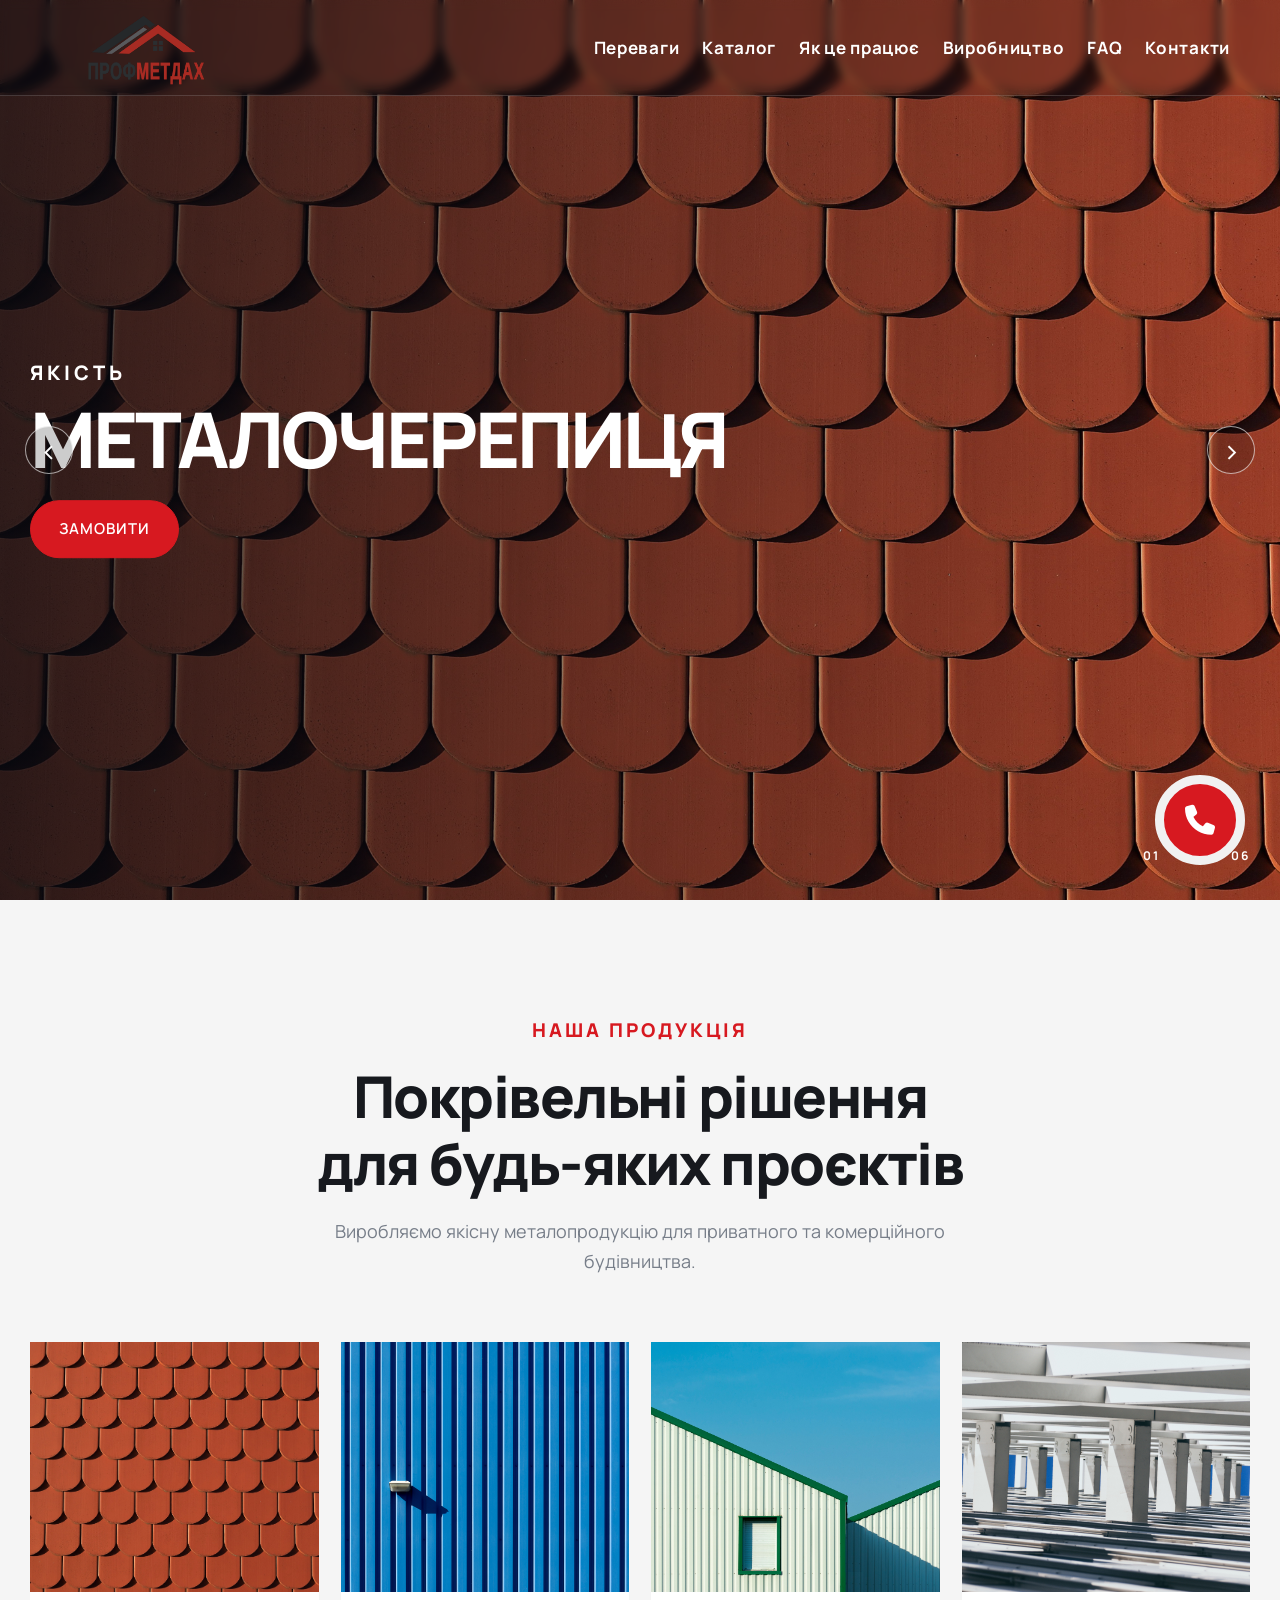
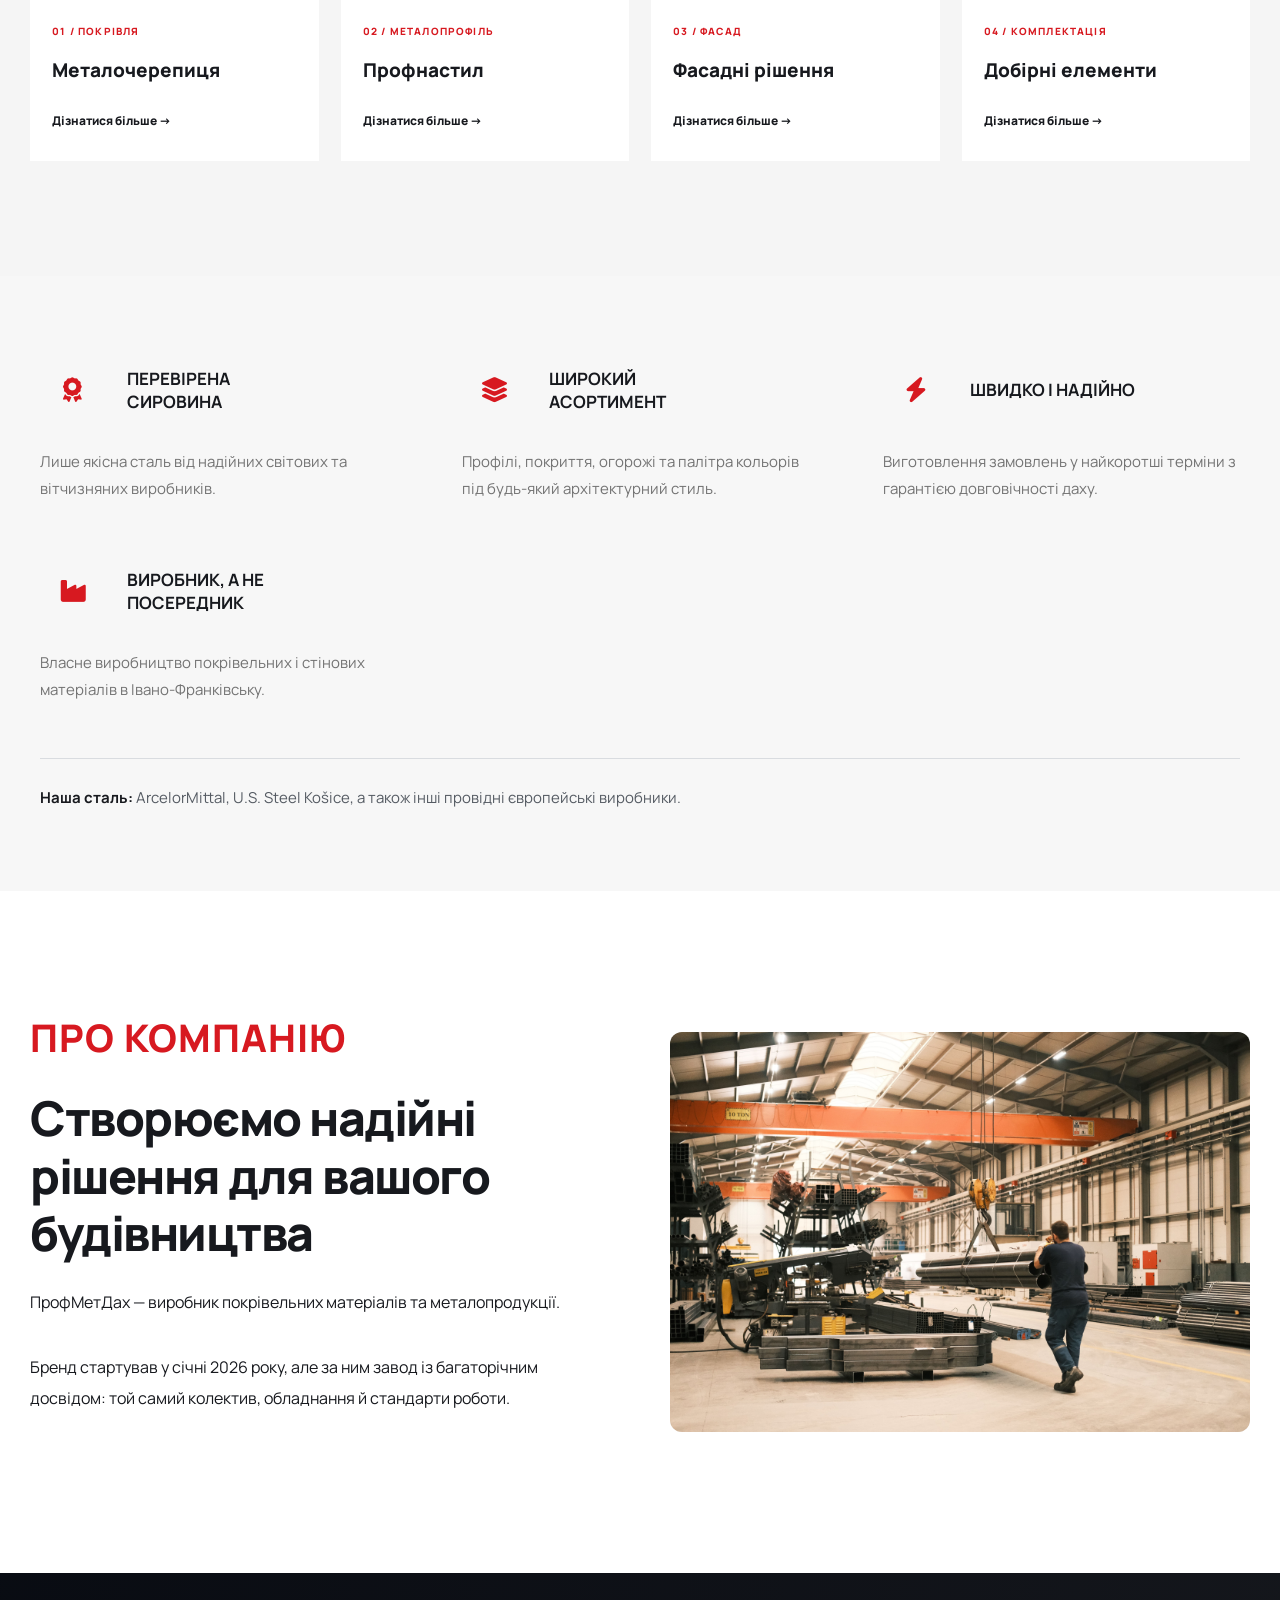
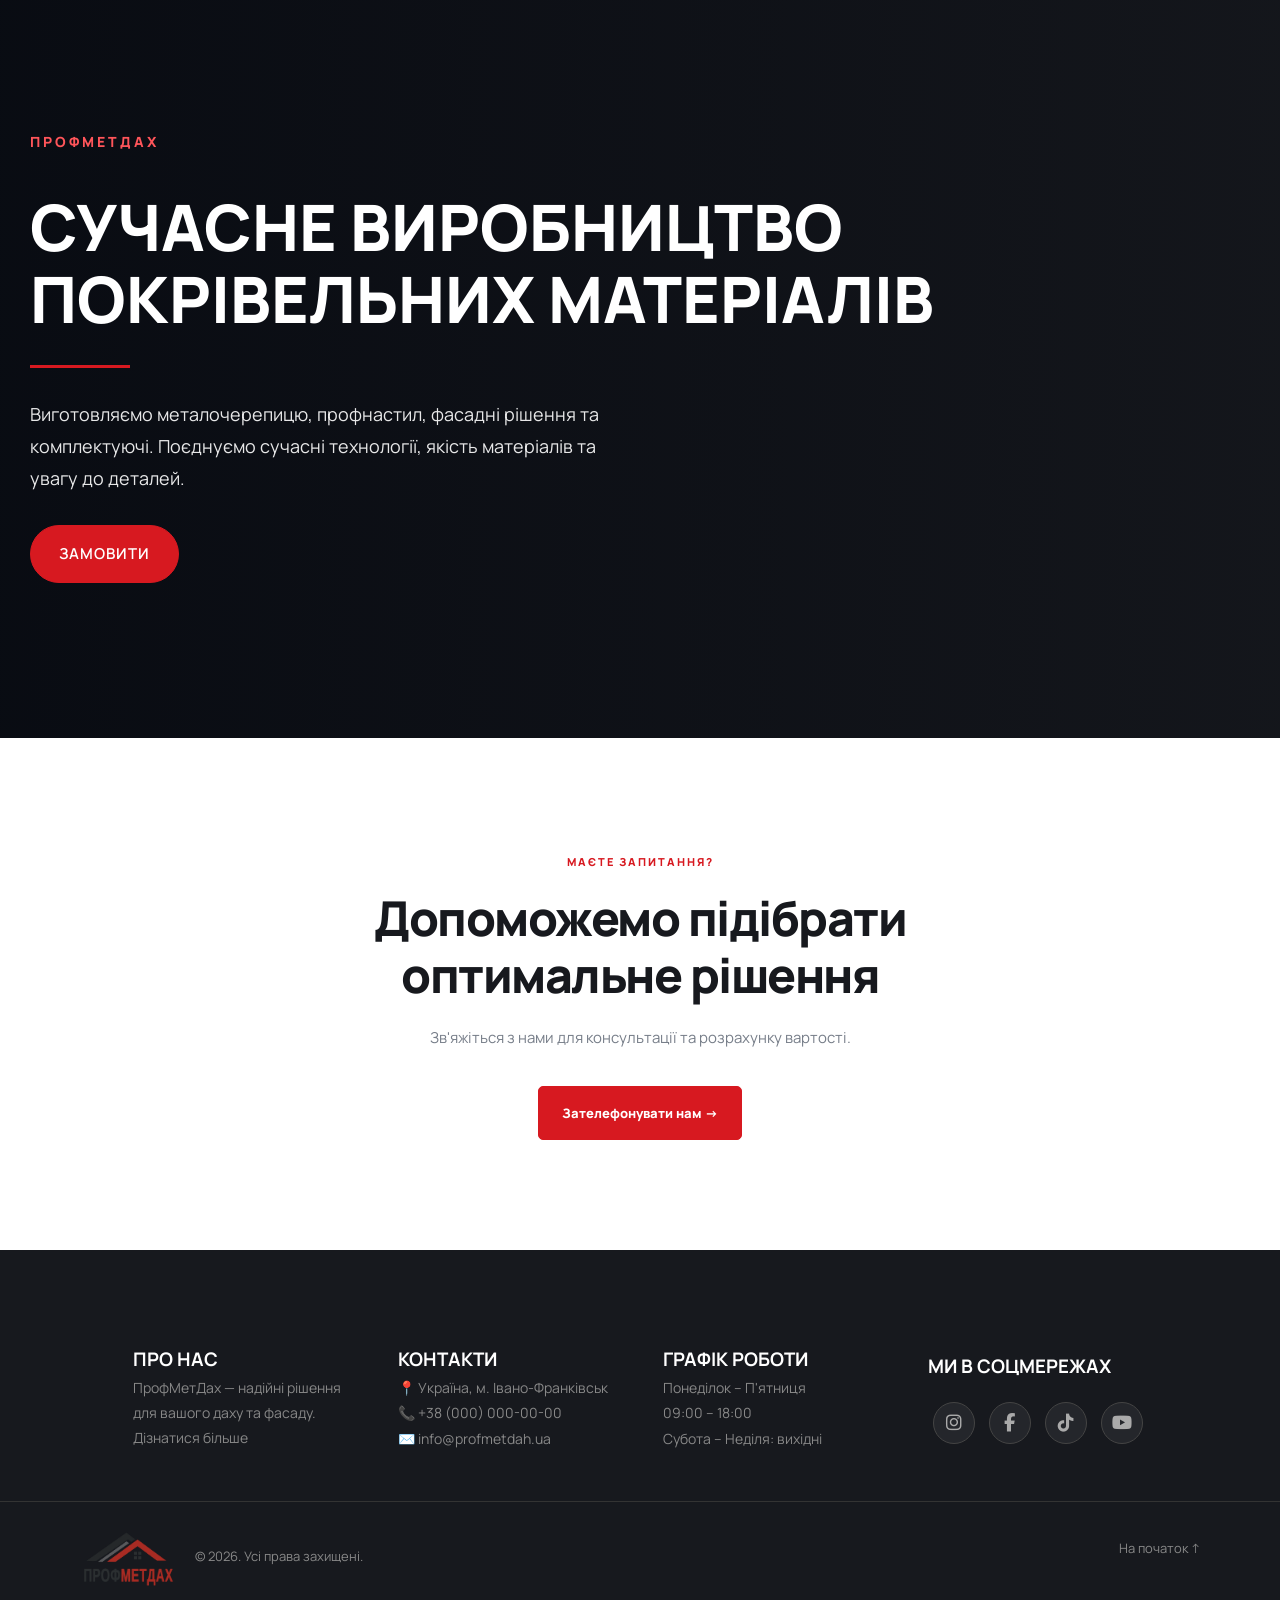
==== index.html @ 38599c7f "Перша версія сайту ПрофМетДах" ====
<!DOCTYPE html>
<html lang="uk">
<head>
    <meta charset="UTF-8">
    <meta name="viewport" content="width=device-width, initial-scale=1.0">

    <title>ПрофМетДах — Надійний дах для вашого дому</title>

    <meta name="description" content="ПрофМетДах — виробництво металочерепиці, профнастилу, фасадних рішень та добірних елементів.">

    <meta name="theme-color" content="#17191e">

    <!-- Google Fonts -->
    <link rel="preconnect" href="https://fonts.googleapis.com">
    <link rel="preconnect" href="https://fonts.gstatic.com" crossorigin>

    <link href="https://fonts.googleapis.com/css2?family=Manrope:wght@400;500;600;700;800&display=swap" rel="stylesheet">

        <link href="https://fonts.googleapis.com/css2?family=Manrope:wght@400;500;600;700;800&display=swap" rel="stylesheet">

    <!-- Іконки соцмереж -->
    <link rel="stylesheet"
    href="https://cdnjs.cloudflare.com/ajax/libs/font-awesome/6.5.2/css/all.min.css">

    <!-- CSS -->
    <link rel="stylesheet" href="style.css">
    <link rel="stylesheet" href="callback.css">
</head>

<body>

    <!-- HEADER -->
    <header class="header" id="header">

        <div class="container header-container">

            <!-- LOGO -->
            <a href="#home" class="logo">
                <img src="images/logo.png" alt="ПрофМетДах">
            </a>

            <!-- NAVIGATION -->
            <nav class="navigation" id="navigation">

    <a href="#advantages">Переваги</a>

    <a href="#products">Каталог</a>

    <a href="#how-it-works">Як це працює</a>

    <a href="#production">Виробництво</a>

    <a href="#faq">FAQ</a>

    <a href="#contacts">Контакти</a>

</nav>

            <!-- MOBILE MENU BUTTON -->
            <button
                class="menu-toggle"
                id="menuToggle"
                aria-label="Відкрити меню"
                aria-expanded="false"
                type="button"
            >
                <span></span>
                <span></span>
                <span></span>
            </button>

        </div>

    </header>


    <!-- MAIN -->
    <main>

       <!-- HERO SLIDER -->
<section class="hero-slider" id="home">

    <div class="hero-slides">

        <!-- СЛАЙД 1 -->
        <div class="hero-slide active">
            <img src="images/products/metal-tile.jpg"
                 alt="Металочерепиця">
            <div class="hero-slide-overlay"></div>
            <div class="hero-slide-content">
                <span>Якість</span>
                <h1>МЕТАЛОЧЕРЕПИЦЯ</h1>
                 <a href="#contacts" class="hero-order-btn">
        ЗАМОВИТИ 
    </a>
            </div>
        </div>

        <!-- СЛАЙД 2 -->
        <div class="hero-slide">
            <img src="images/products/profnastil.jpg"
                 alt="Профнастил">
            <div class="hero-slide-overlay"></div>
            <div class="hero-slide-content">
                <span>Надійність</span>
                <h1>ПРОФНАСТИЛ</h1>
                 <a href="#contacts" class="hero-order-btn">
        ЗАМОВИТИ 
    </a>
            </div>
        </div>

        <!-- СЛАЙД 3 -->
        <div class="hero-slide">
            <img src="images/products/facade.jpg"
                 alt="Фасадні рішення">
            <div class="hero-slide-overlay"></div>
            <div class="hero-slide-content">
                <span>Довговічність</span>
                <h1>ФАСАДНІ РІШЕННЯ</h1>
                 <a href="#contacts" class="hero-order-btn">
        ЗАМОВИТИ 
    </a>
            </div>
        </div>

        <!-- СЛАЙД 4 -->
        <div class="hero-slide">
            <img src="images/products/accessories.jpg"
                 alt="Добірні елементи">
            <div class="hero-slide-overlay"></div>
            <div class="hero-slide-content">
                <span>Комфорт</span>
                <h1>ДОБІРНІ ЕЛЕМЕНТИ</h1>
                 <a href="#contacts" class="hero-order-btn">
        ЗАМОВИТИ 
    </a>
            </div>
        </div>

        <!-- СЛАЙД 5 -->
<div class="hero-slide">
    <img src="images/products/flat-sheet.jpg"
         alt="Плоский лист">
    <div class="hero-slide-overlay"></div>
    <div class="hero-slide-content">
        <span>Міцність</span>
        <h1>ПЛОСКИЙ ЛИСТ</h1>
        <a href="#contacts" class="hero-order-btn">
            ЗАМОВИТИ
        </a>
    </div>
</div>

<!-- СЛАЙД 6 -->
<div class="hero-slide">
    <img src="images/products/screws.jpg"
         alt="Саморізи">
    <div class="hero-slide-overlay"></div>
    <div class="hero-slide-content">
        <span>НАДІЙНЕ КРІПЛЕННЯ</span>
        <h1>САМОРІЗИ</h1>
        <a href="#contacts" class="hero-order-btn">
            ЗАМОВИТИ
        </a>
    </div>
</div>

    </div>
    

    <!-- СТРІЛКИ -->
    <button class="hero-arrow hero-prev" type="button"
            aria-label="Попередній слайд">‹</button>

    <button class="hero-arrow hero-next" type="button"
            aria-label="Наступний слайд">›</button>

    <!-- НОМЕР СЛАЙДА -->
    <div class="hero-counter">
        <span id="currentSlide">01</span>
        <span class="hero-counter-line"></span>
        <span>06</span>
    </div>

</section>


        <!-- PRODUCTS SECTION -->
        <section class="products" id="products">

            <div class="container">

                <div class="section-heading">

                    <span class="section-label">
                        НАША ПРОДУКЦІЯ
                    </span>

                    <h2>
                        Покрівельні рішення<br>
                        для будь-яких проєктів
                    </h2>

                    <p>
                        Виробляємо якісну металопродукцію
                        для приватного та комерційного будівництва.
                    </p>

                </div>

                <div class="products-grid">

                    <article class="product-card">

                        <div class="product-image">
                            <img src="images/products/metal-tile.jpg"
                                 alt="Металочерепиця"
                                 loading="lazy">
                        </div>

                        <div class="product-info">
                            <span>01 / ПОКРІВЛЯ</span>
                            <h3>Металочерепиця</h3>
                            <a href="#contacts">
                                Дізнатися більше →
                            </a>
                        </div>

                    </article>


                    <article class="product-card">

                        <div class="product-image">
                            <img src="images/products/profnastil.jpg"
                                 alt="Профнастил"
                                 loading="lazy">
                        </div>

                        <div class="product-info">
                            <span>02 / МЕТАЛОПРОФІЛЬ</span>
                            <h3>Профнастил</h3>
                            <a href="#contacts">
                                Дізнатися більше →
                            </a>
                        </div>

                    </article>


                    <article class="product-card">

                        <div class="product-image">
                            <img src="images/products/facade.jpg"
                                 alt="Фасадні рішення"
                                 loading="lazy">
                        </div>

                        <div class="product-info">
                            <span>03 / ФАСАД</span>
                            <h3>Фасадні рішення</h3>
                            <a href="#contacts">
                                Дізнатися більше →
                            </a>
                        </div>

                    </article>


                    <article class="product-card">

                        <div class="product-image">
                            <img src="images/products/accessories.jpg"
                                 alt="Добірні елементи"
                                 loading="lazy">
                        </div>

                        <div class="product-info">
                            <span>04 / КОМПЛЕКТАЦІЯ</span>
                            <h3>Добірні елементи</h3>
                            <a href="#contacts">
                                Дізнатися більше →
                            </a>
                        </div>

                    </article>

                </div>

            </div>

        </section>
    

<!-- ADVANTAGES SECTION -->
<section class="advantages-section">
    <div class="container advantages-container">

        <div class="advantages-grid">

            <div class="advantage-item">
                <div class="advantage-top">
                    <div class="advantage-icon">
                        <i class="fa-solid fa-award"></i>
                    </div>
                    <h3>ПЕРЕВІРЕНА<br>СИРОВИНА</h3>
                </div>
                <p>Лише якісна сталь від надійних світових та вітчизняних виробників.</p>
            </div>

            <div class="advantage-item">
                <div class="advantage-top">
                    <div class="advantage-icon">
                        <i class="fa-solid fa-layer-group"></i>
                    </div>
                    <h3>ШИРОКИЙ<br>АСОРТИМЕНТ</h3>
                </div>
                <p>Профілі, покриття, огорожі та палітра кольорів під будь-який архітектурний стиль.</p>
            </div>

            <div class="advantage-item">
                <div class="advantage-top">
                    <div class="advantage-icon">
                        <i class="fa-solid fa-bolt"></i>
                    </div>
                    <h3>ШВИДКО І НАДІЙНО</h3>
                </div>
                <p>Виготовлення замовлень у найкоротші терміни з гарантією довговічності даху.</p>
            </div>

            <div class="advantage-item">
                <div class="advantage-top">
                    <div class="advantage-icon">
                        <i class="fa-solid fa-industry"></i>
                    </div>
                    <h3>ВИРОБНИК, А НЕ<br>ПОСЕРЕДНИК</h3>
                </div>
                <p>Власне виробництво покрівельних і стінових матеріалів в Івано-Франківську.</p>
            </div>

        </div>

        <div class="advantages-note">
            <strong>Наша сталь:</strong> ArcelorMittal, U.S. Steel Košice,
            а також інші провідні європейські виробники.
        </div>

    </div>
</section>


        <!-- ABOUT SECTION -->
        <section class="about" id="about">

            <div class="container">

    <div class="about-content">

        <h2 class="about-label">ПРО КОМПАНІЮ</h2>

        <h2>
            Створюємо надійні рішення
            для вашого будівництва
        </h2>

        <p>
            ПрофМетДах — виробник покрівельних
            матеріалів та металопродукції.
        </p>

        <p>
            Бренд стартував у січні 2026 року, але за ним завод
            із багаторічним досвідом: той самий колектив,
            обладнання й стандарти роботи.
        </p>

    </div>

    <div class="about-image">
        <img src="images/about.jpg" alt="Виробництво ПрофМетДах">
    </div>

</div>
                </div>

            </div>

        </section>

        <!-- PRODUCTION SECTION -->
<section class="production" id="production">

    <video class="production-bg" autoplay muted loop playsinline>
        <source src="videos/production.mp4" type="video/mp4">
    </video>

    <div class="production-overlay"></div>

    <div class="container production-content">

        <span class="section-label">
            ПРОФМЕТДАХ
        </span>

        <h2>
            СУЧАСНЕ ВИРОБНИЦТВО
            <br>
            ПОКРІВЕЛЬНИХ МАТЕРІАЛІВ
        </h2>

        <div class="production-line"></div>

        <p>
            Виготовляємо металочерепицю, профнастил,
            фасадні рішення та комплектуючі.
            Поєднуємо сучасні технології,
            якість матеріалів та увагу до деталей.
        </p>

        <a href="#contacts" class="hero-order-btn">
            ЗАМОВИТИ
        </a>

    </div>

</section>


        <!-- CONTACT SECTION -->
        <section class="contacts" id="contacts">

            <div class="container">

                <div class="section-heading">

                    <span class="section-label">
                        МАЄТЕ ЗАПИТАННЯ?
                    </span>

                    <h2>
                        Допоможемо підібрати<br>
                        оптимальне рішення
                    </h2>

                    <p>
                        Зв'яжіться з нами для консультації
                        та розрахунку вартості.
                    </p>

                </div>

                <a href="tel:+380000000000" class="btn btn-primary">
                    Зателефонувати нам →
                </a>

            </div>

        </section>

    </main>

<!-- FOOTER -->
<footer class="footer">
    <div class="container footer-container">

        <div class="footer-column">
            <h3>ПРО НАС</h3>
            <p>ПрофМетДах — надійні рішення для вашого даху та фасаду.</p>
            <a href="#about">Дізнатися більше</a>
        </div>

        <div class="footer-column">
            <h3>КОНТАКТИ</h3>
            <p>📍 Україна, м. Івано-Франківськ</p>
            <p>📞 +38 (000) 000-00-00</p>
            <p>✉️ info@profmetdah.ua</p>
        </div>

        <div class="footer-column">
            <h3>ГРАФІК РОБОТИ</h3>
            <p>Понеділок – П'ятниця</p>
            <p>09:00 – 18:00</p>
            <p>Субота – Неділя: вихідні</p>
        </div>

        <div class="footer-column">
            <h3>МИ В СОЦМЕРЕЖАХ</h3>
           <div class="footer-socials">
    <a href="https://www.instagram.com/" target="_blank" aria-label="Instagram">
        <i class="fa-brands fa-instagram"></i>
    </a>

    <a href="https://www.facebook.com/" target="_blank" aria-label="Facebook">
        <i class="fa-brands fa-facebook-f"></i>
    </a>

    <a href="https://www.tiktok.com/" target="_blank" aria-label="TikTok">
        <i class="fa-brands fa-tiktok"></i>
    </a>

    <a href="https://www.youtube.com/" target="_blank" aria-label="YouTube">
        <i class="fa-brands fa-youtube"></i>
    </a>
</div>
        </div>

    </div>

    <div class="footer-bottom">

    <div class="footer-bottom-left">
        <a href="#home">
            <img src="images/logo.png" alt="ПрофМетДах">
        </a>

        <p>© 2026. Усі права захищені.</p>
    </div>

    <a href="#home">На початок ↑</a>

</div>
</footer>


    <!-- JAVASCRIPT -->
    <script src="script.js"></script>
    
<!-- КНОПКА ЗВОРОТНОГО ДЗВІНКА -->
<button class="floating-call" id="floatingCall"
        aria-label="Замовити дзвінок">
    <i class="fa-solid fa-phone"></i>
</button>

<!-- CALLBACK SCRIPT -->
<script src="callback.js"></script>
</body>
</html>
---- style.css ----
/* =====================================================
   PROFMETDAH — MAIN STYLESHEET
   Design: Premium Industrial / Modern Architecture
===================================================== */


/* =====================================================
   01. VARIABLES
===================================================== */

:root {
    --color-dark: #17191e;
    --color-dark-light: #22262d;
    --color-dark-card: #292e36;

    --color-red: #d71920;
    --color-red-hover: #f02b32;

    --color-white: #ffffff;
    --color-light: #f5f5f5;
    --color-gray: #777e89;
    --color-gray-light: #c6c9ce;

    --font-main: 'Manrope', sans-serif;

    --container-width: 1280px;

    --transition: all 0.3s ease;
}


/* =====================================================
   02. RESET
===================================================== */

* {
    margin: 0;
    padding: 0;
    box-sizing: border-box;
}

html {
    scroll-behavior: smooth;
    scroll-padding-top: 100px;
}

body {
    font-family: var(--font-main);
    color: var(--color-dark);
    background: var(--color-white);
    line-height: 1.6;
    overflow-x: hidden;
}

body,
button,
input,
textarea {
    font-family: var(--font-main);
}

a {
    text-decoration: none;
    color: inherit;
}

button {
    cursor: pointer;
}

img {
    display: block;
    max-width: 100%;
}

ul {
    list-style: none;
}

.container {
    width: min(
        var(--container-width),
        calc(100% - 60px)
    );

    margin: 0 auto;
}

section {
    position: relative;
}


/* =====================================================
   03. HEADER
===================================================== */

.header {
    position: absolute;
    top: 0;
    left: 0;
    width: 100%;

    z-index: 100;

    background: rgba(12, 15, 21, 0.12);

    border-bottom: 1px solid rgba(255, 255, 255, 0.15);

    backdrop-filter: blur(5px);
    -webkit-backdrop-filter: blur(10px);
}

.header-container {
    min-height: 95px;

    display: flex;
    align-items: center;
    justify-content: space-between;

    gap: 35px;
}


/* LOGO */

.logo {
    display: flex;
    align-items: center;
    flex-shrink: 0;
    transform: translateX(-65px);
}

.logo img {
    width: 320px;
    height: auto;
    max-height: 75px;

    object-fit: contain;
}


/* NAVIGATION */

.navigation {
    display: flex;
    align-items: center;
    justify-content: center;

    gap: 23px;
}

.navigation a {
    position: relative;

    color: var(--color-white);

    font-size: 17px;
    font-weight: 700;

    letter-spacing: 0.7px;
    white-space: nowrap;

    transition: var(--transition);
}

.navigation a::after {
    content: '';

    position: absolute;

    bottom: -9px;
    left: 0;

    width: 0;
    height: 2px;

    background: var(--color-red);

    transition: var(--transition);
}

.navigation a:hover {
    color: var(--color-white);
}

.navigation a:hover::after {
    width: 100%;
}


/* MOBILE MENU BUTTON */

.menu-toggle {
    display: none;

    flex-direction: column;
    justify-content: center;

    gap: 6px;

    width: 42px;
    height: 42px;

    border: none;
    background: transparent;
}

.menu-toggle span {
    display: block;

    width: 27px;
    height: 2px;

    background: var(--color-white);

    border-radius: 2px;

    transition: var(--transition);
}


/* =====================================================
   04. HERO SECTION
===================================================== */

.hero {
    position: relative;

    min-height: 760px;
    height: 100vh;
    max-height: 950px;

    display: flex;
    align-items: center;

    color: var(--color-white);

    background-image: url("images/hero.jpg");

    background-position: 40% 30%;
    background-repeat: no-repeat;
    background-size: 100%;

    overflow: hidden;
}


/* DARK OVERLAY */

.hero-overlay {
    position: absolute;
    inset: 0;

    background:
        linear-gradient(
            90deg,
            rgba(7, 10, 17, 0.78) 0%,
            rgba(7, 10, 17, 0.58) 35%,
            rgba(7, 10, 17, 0.12) 100%
        ),
        linear-gradient(
            0deg,
            rgba(7, 10, 17, 0.30),
            transparent 50%
        );
}


/* HERO CONTENT */

.hero-container {
    position: relative;

    z-index: 2;

    padding-top: 110px;
}

.hero-content {
    max-width: 660px;

    animation: heroAppear 1s ease both;
}


/* HERO LABEL */

.hero-label {
    display: inline-block;

    margin-bottom: 25px;

    color: #ff555a;

    font-size: 12px;
    font-weight: 800;

    letter-spacing: 2px;
}


/* MAIN TITLE */

.hero-content h1 {
    color: var(--color-white);

    font-size: clamp(44px, 5.2vw, 72px);

    line-height: 1.12;

    font-weight: 800;

    letter-spacing: -2.5px;
}


/* RED LINE */

.hero-line {
    width: 105px;
    height: 3px;

    margin: 30px 0;

    background: var(--color-red);

    transform: rotate(-5deg);
}


/* DESCRIPTION */

.hero-content p {
    color: rgba(255, 255, 255, 0.92);

    font-size: 21px;
    font-weight: 500;

    line-height: 1.55;
}


/* HERO BUTTONS */

.hero-buttons {
    display: flex;
    align-items: center;

    flex-wrap: wrap;

    gap: 17px;

    margin-top: 37px;
}


/* BUTTON BASE */

.btn {
    min-height: 54px;

    padding: 0 23px;

    display: inline-flex;
    align-items: center;
    justify-content: center;

    gap: 15px;

    border-radius: 5px;

    font-size: 13px;
    font-weight: 800;

    transition: var(--transition);
}

.btn span {
    font-size: 20px;

    transition: transform 0.3s ease;
}

.btn:hover span {
    transform: translateX(5px);
}


/* RED BUTTON */

.btn-primary {
    background: var(--color-red);

    color: var(--color-white);

    border: 1px solid var(--color-red);
}

.btn-primary:hover {
    background: var(--color-red-hover);

    border-color: var(--color-red-hover);

    transform: translateY(-3px);

    box-shadow: 0 10px 25px rgba(215, 25, 32, 0.25);
}


/* OUTLINE BUTTON */

.btn-outline {
    background: rgba(0, 0, 0, 0.18);

    color: var(--color-white);

    border: 1px solid rgba(255, 255, 255, 0.9);
}

.btn-outline:hover {
    background: var(--color-white);

    color: var(--color-dark);

    transform: translateY(-3px);
}


/* HERO BOTTOM */

.hero-bottom {
    position: absolute;

    bottom: 32px;

    left: max(
        30px,
        calc((100% - var(--container-width)) / 2)
    );

    z-index: 2;

    color: rgba(255, 255, 255, 0.72);

    font-size: 10px;

    font-weight: 700;

    letter-spacing: 2px;
}


/* =====================================================
   05. SECTION HEADINGS
===================================================== */

.section-heading {
    max-width: 700px;

    margin: 0 auto 65px;

    text-align: center;
}

.section-label {
    display: inline-block;

    margin-bottom: 18px;

    color: var(--color-red);

    font-size: 11px;
    font-weight: 800;

    letter-spacing: 2px;
}

.section-heading h2,
.about-content h2 {
    color: var(--color-dark);

    font-size: clamp(32px, 4vw, 48px);

    line-height: 1.2;

    font-weight: 800;

    letter-spacing: -1.5px;
}

.section-heading p {
    margin-top: 20px;

    color: var(--color-gray);

    font-size: 15px;
    line-height: 1.8;
}


/* =====================================================
   06. PRODUCTS SECTION
===================================================== */

.products {
    padding: 115px 0;

    background: var(--color-light);
}

.products-grid {
    display: grid;

    grid-template-columns: repeat(4, minmax(0, 1fr));

    gap: 22px;
}


/* PRODUCT CARD */

.product-card {
    position: relative;

    background: var(--color-white);

    overflow: hidden;

    transition: var(--transition);
}

.product-card:hover {
    transform: translateY(-8px);

    box-shadow: 0 18px 45px rgba(0, 0, 0, 0.10);
}


/* PRODUCT IMAGE */

.product-image {
    position: relative;

    width: 100%;
    height: 250px;

    overflow: hidden;

    background: #e5e5e5;
}

.product-image img {
    width: 100%;
    height: 100%;

    object-fit: cover;

    transition: transform 0.6s ease;
}

.product-card:hover .product-image img {
    transform: scale(1.07);
}


/* PRODUCT INFO */

.product-info {
    padding: 25px 22px 28px;
}

.product-info > span {
    color: var(--color-red);

    font-size: 10px;
    font-weight: 800;

    letter-spacing: 1.2px;
}

.product-info h3 {
    margin: 12px 0 22px;

    color: var(--color-dark);

    font-size: 19px;
    font-weight: 800;
}

.product-info a {
    display: inline-block;

    color: var(--color-dark);

    font-size: 12px;
    font-weight: 800;

    transition: var(--transition);
}

.product-info a:hover {
    color: var(--color-red);
}


/* =====================================================
   07. ABOUT SECTION
===================================================== */

.about {
    padding: 125px 0;
    color: #17191e;
    background: #ffffff;
}

.about-content {
    max-width: 720px;
}

.about-content .section-label {
    color: #ff555a;
}

.about-content h2 {
    color: var(--color-white);

    margin-bottom: 25px;
}

.about-content p {
    max-width: 650px;

    margin-bottom: 35px;

    color: rgba(255, 255, 255, 0.72);

    font-size: 16px;
    line-height: 1.9;
}


/* =====================================================
   08. CONTACT SECTION
===================================================== */

.contacts {
    padding: 110px 0;

    text-align: center;

    background: var(--color-white);
}

.contacts .section-heading {
    margin-bottom: 35px;
}


/* =====================================================
   09. FOOTER
===================================================== */

.footer {
    padding: 35px 0;

    color: var(--color-white);

    background: var(--color-dark);
}

.footer-container {
    display: flex;
    align-items: center;
    justify-content: space-between;

    gap: 25px;
}

.footer-logo {
    font-size: 19px;
    font-weight: 800;

    letter-spacing: 1px;
}

.footer-container p {
    color: #9ca2aa;

    font-size: 12px;
}

.footer-container > a:last-child {
    color: var(--color-white);

    font-size: 12px;
    font-weight: 700;

    transition: var(--transition);
}

.footer-container > a:last-child:hover {
    color: var(--color-red);
}


/* =====================================================
   10. ANIMATIONS
===================================================== */

@keyframes heroAppear {

    from {
        opacity: 0;
        transform: translateY(30px);
    }

    to {
        opacity: 1;
        transform: translateY(0);
    }

}


/* =====================================================
   11. TABLET RESPONSIVE
===================================================== */

@media (max-width: 1100px) {

    .header-container {
        gap: 20px;
    }

    .logo img {
        width: 250px;
    }

    .navigation {
        gap: 14px;
    }

    .navigation a {
        font-size: 10px;
    }

    .products-grid {
        grid-template-columns: repeat(2, minmax(0, 1fr));
    }

}


/* =====================================================
   12. MOBILE RESPONSIVE
===================================================== */

@media (max-width: 760px) {

    .container {
        width: calc(100% - 40px);
    }


    /* HEADER */

    .header-container {
        min-height: 82px;
    }

    .logo img {
        width: 220px;
        max-height: 65px;
    }

    .menu-toggle {
        display: flex;
    }

    .navigation {
        position: absolute;

        top: 82px;
        left: 0;

        width: 100%;

        display: none;

        flex-direction: column;
        align-items: flex-start;

        gap: 0;

        padding: 12px 25px 25px;

        background: var(--color-dark);
    }

    .navigation.active {
        display: flex;
    }

    .navigation a {
        width: 100%;

        padding: 15px 0;

        font-size: 12px;

        border-bottom: 1px solid rgba(255, 255, 255, 0.10);
    }

    .navigation a::after {
        display: none;
    }


    /* HERO */

    .hero {
        min-height: 720px;
        height: 100svh;

        background-position: 62% center;
    }

    .hero-overlay {
        background:
            linear-gradient(
                90deg,
                rgba(7, 10, 17, 0.85),
                rgba(7, 10, 17, 0.48)
            );
    }

    .hero-container {
        padding-top: 85px;
    }

    .hero-content {
        max-width: 100%;
    }

    .hero-label {
        font-size: 10px;

        letter-spacing: 1.2px;

        line-height: 1.8;
    }

    .hero-content h1 {
        font-size: clamp(38px, 9vw, 49px);

        letter-spacing: -1.5px;
    }

    .hero-line {
        margin: 23px 0;
    }

    .hero-content p {
        font-size: 17px;
    }

    .hero-buttons {
        flex-direction: column;
        align-items: stretch;

        gap: 12px;

        margin-top: 28px;
    }

    .btn {
        width: 100%;

        min-height: 53px;

        padding: 0 14px;

        font-size: 12px;
    }

    .hero-bottom {
        left: 20px;
        bottom: 20px;

        font-size: 8px;

        letter-spacing: 1px;
    }


    /* PRODUCTS */

    .products {
        padding: 80px 0;
    }

    .section-heading {
        margin-bottom: 40px;
    }

    .section-heading h2,
    .about-content h2 {
        font-size: 32px;

        letter-spacing: -1px;
    }

    .section-heading p {
        font-size: 14px;
    }

    .products-grid {
        grid-template-columns: 1fr;

        gap: 20px;
    }

    .product-image {
        height: 250px;
    }


    /* ABOUT */

    .about {
        padding: 85px 0;

        background-position: center;
    }

    .about-content p {
        font-size: 14px;
    }


    /* CONTACTS */

    .contacts {
        padding: 85px 0;
    }


    /* FOOTER */

    .footer {
        padding: 30px 0;
    }

    .footer-container {
        flex-direction: column;

        text-align: center;

        gap: 15px;
    }

}


/* =====================================================
   13. SMALL MOBILE
===================================================== */

@media (max-width: 380px) {

    .logo img {
        width: 185px;
    }

    .hero-content h1 {
        font-size: 36px;
    }

    .hero-content p {
        font-size: 15px;
    }

    .hero-label {
        font-size: 9px;
    }

}


/* =====================================================
   14. ACCESSIBILITY
===================================================== */

a:focus-visible,
button:focus-visible {
    outline: 2px solid var(--color-red);

    outline-offset: 4px;
}

@media (prefers-reduced-motion: reduce) {

    *,
    *::before,
    *::after {
        scroll-behavior: auto !important;
        animation-duration: 0.01ms !important;
        transition-duration: 0.01ms !important;
    }

}

/* =================================
   HERO PRODUCT SLIDER
================================= */

.hero-slider {
    position: relative;
    width: 100%;
    height: 100vh;
    min-height: 650px;
    max-height: 950px;
    overflow: hidden;
    background: #17191e;
}

.hero-slides {
    position: absolute;
    inset: 0;
}

.hero-slide {
    position: absolute;
    inset: 0;
    opacity: 0;
    visibility: hidden;
    transition: opacity 1s ease, visibility 1s ease;
}

.hero-slide.active {
    opacity: 1;
    visibility: visible;
    z-index: 1;
}

.hero-slide img {
    position: absolute;
    inset: 0;
    width: 100%;
    height: 100%;
    object-fit: cover;
    object-position: center;
    transform: scale(1.05);
    transition: transform 5.5s ease;
}

.hero-slide.active img {
    transform: scale(1);
}

.hero-slide-overlay {
    position: absolute;
    inset: 0;
    background: linear-gradient(
        90deg,
        rgba(7, 10, 17, .78) 0%,
        rgba(7, 10, 17, .45) 45%,
        rgba(7, 10, 17, .08) 100%
    );
}

.hero-slide-content {
    position: absolute;
    z-index: 2;
    top: 50%;
    left: max(30px, calc((100% - 1280px) / 2));
    transform: translateY(-50%);
    max-width: 850px;
    color: #fff;
}

.hero-slide-content span {
    display: block;
    margin-bottom: 22px;
    color: #ff555a;
    font-size: 12px;
    font-weight: 800;
    letter-spacing: 3px;
}

.hero-slide-content h1 {
    font-size: clamp(42px, 6vw, 82px);
    line-height: 1.05;
    font-weight: 800;
    letter-spacing: -3px;
    text-transform: uppercase;
}

.hero-arrow {
    position: absolute;
    z-index: 5;
    top: 50%;
    transform: translateY(-50%);
    width: 48px;
    height: 48px;
    border: 1px solid rgba(255,255,255,.6);
    border-radius: 50%;
    background: rgba(0,0,0,.2);
    color: #fff;
    font-size: 30px;
    cursor: pointer;
    transition: .3s ease;
}

.hero-arrow:hover {
    background: #d71920;
    border-color: #d71920;
}

.hero-prev {
    left: 25px;
}

.hero-next {
    right: 25px;
}

.hero-counter {
    position: absolute;
    z-index: 5;
    bottom: 35px;
    right: max(30px, calc((100% - 1280px) / 2));
    display: flex;
    align-items: center;
    gap: 13px;
    color: #fff;
    font-size: 12px;
    font-weight: 700;
    letter-spacing: 2px;
}

.hero-counter-line {
    width: 45px;
    height: 1px;
    background: rgba(255,255,255,.7);
}

/* MOBILE */

@media (max-width: 760px) {
    .hero-slider {
        min-height: 650px;
        height: 100svh;
    }

    .hero-slide-content {
        left: 25px;
        right: 25px;
    }

    .hero-slide-content h1 {
        font-size: clamp(38px, 10vw, 58px);
        letter-spacing: -1.5px;
    }

    .hero-arrow {
        width: 40px;
        height: 40px;
        font-size: 25px;
    }

    .hero-prev {
        left: 12px;
    }

    .hero-next {
        right: 12px;
    }

    .hero-counter {
        right: 25px;
        bottom: 25px;
    }
}
/* HERO ORDER BUTTON */

.hero-order-btn {
    display: inline-flex;
    align-items: center;
    justify-content: center;
    gap: 20px;

    margin-top: 20px;
    padding: 16px 28px;

    background: #d71920;
    color: #fff;

    font-size: 15px;
    font-weight: 600;
    letter-spacing: 1px;

    border: 1px solid #d71920;
    border-radius: 45px;
    transition: all .3s ease;
}

.hero-order-btn:hover {
    background: #f02b32;
    border-color: #f02b32;
    transform: translateY(-3px);
}
/* ТЕКСТ НАД НАЗВОЮ СЛАЙДА */

.hero-slide-content > span {
    display: block;
    margin-bottom: 25px;

    color: #ffffff;
    font-size: 20px;
    font-weight: 800;

    letter-spacing: 4px;
    text-transform: uppercase;
}
.hero-slide-content > span {
       position: relative;
    top: 15px;
}
/* PRODUCTION VIDEO BACKGROUND */

.production {
    position: relative;
    min-height: 650px;
    height: 85vh;
    overflow: hidden;

    display: flex;
    align-items: center;

    background: #17191e;
    color: #fff;
}

.production-bg {
    position: absolute;
    inset: 0;

    width: 100%;
    height: 100%;

    object-fit: cover;
    object-position: center;

    z-index: 0;
}

.production-overlay {
    position: absolute;
    inset: 0;
    z-index: 1;

    background: linear-gradient(
        90deg,
        rgba(7,10,17,.88),
        rgba(7,10,17,.55),
        rgba(7,10,17,.2)
    );
}

.production-content {
    position: relative;
    z-index: 2;
    padding-top: 40px;
    padding-bottom: 40px;
}

.production-content .section-label {
    color: #ff555a;
    font-size: 14px;
    letter-spacing: 3px;
}

.production-content h2 {
    margin-top: 20px;
    font-size: clamp(35px, 5vw, 65px);
    line-height: 1.12;
    font-weight: 800;
    color: #fff;
}

.production-line {
    width: 100px;
    height: 3px;
    background: #d71920;
    margin: 30px 0;
}

.production-content p {
    max-width: 600px;
    color: rgba(255,255,255,.9);
    font-size: 18px;
    line-height: 1.8;
}

.production-content .hero-order-btn {
    margin-top: 30px;
}

@media (max-width: 760px) {
    .production {
        min-height: 600px;
        height: 85svh;
    }

    .production-content h2 {
        font-size: 36px;
    }

    .production-content p {
        font-size: 15px;
    }
}
.footer-container {
    display: grid;
    grid-template-columns: repeat(5, 1fr);
    gap: 35px;
    padding-top: 60px;
    padding-bottom: 50px;
}

.footer-container {
    display: grid;
    grid-template-columns: repeat(4, 220px);
    justify-content: center;
    gap: 45px;
    padding-top: 60px;
    padding-bottom: 50px;
}

.footer-column p,
.footer-column a {
    color: #888;
    font-size: 14px;
    line-height: 1.8;
    text-decoration: none;
}

.footer-column a:hover {
    color: #d71920;
}

.footer-logo {
    color: #fff !important;
    font-size: 22px !important;
    font-weight: 800;
}

.footer-socials {
    display: flex;
    flex-direction: column;
    gap: 8px;
}

.footer-bottom {
    display: flex;
    justify-content: space-between;
    align-items: center;
    padding: 20px 0;
    border-top: 1px solid #333;
}

.footer-bottom p,
.footer-bottom a {
    color: #888;
    font-size: 13px;
    text-decoration: none;
}

@media (max-width: 900px) {
    .footer-container {
        grid-template-columns: repeat(2, 1fr);
    }
}

@media (max-width: 550px) {
    .footer-container {
        grid-template-columns: 1fr;
    }

    .footer-bottom {
        flex-direction: column;
        gap: 12px;
        text-align: center;
    }
}
.footer-socials {
    display: flex;
    flex-direction: row;
    justify-content: center;
    align-items: center;
    gap: 14px;
    margin-top: 20px;
}

.footer-socials a {
    width: 42px;
    height: 42px;
    display: flex;
    justify-content: center;
    align-items: center;

    color: #aaa;
    background: #24262b;
    border: 1px solid #444;
    border-radius: 50%;

    font-size: 18px;
    text-decoration: none;
    transition: all 0.3s ease;
}

.footer-socials a:hover {
    color: #fff;
    background: #d71920;
    border-color: #d71920;
    transform: translateY(-4px);
}
.footer-bottom {
    display: flex;
    justify-content: space-between;
    align-items: center;
    padding: 18px 80px 18px 80px;
    border-top: 1px solid #333;
}

.footer-bottom-left {
    display: flex;
    align-items: center;
    gap: 20px;
    transform: translateY(8px);
}


.footer-bottom-left img {
    width: 95px;
    height: auto;
    display: block;
}

.footer-bottom p,
.footer-bottom a {
    color: #888;
    font-size: 13px;
    text-decoration: none;
}

.footer-bottom > a:hover {
    color: #d71920;
}

@media (max-width: 550px) {
    .footer-bottom {
        flex-direction: column;
        gap: 18px;
    }

    .footer-bottom-left {
        flex-direction: column;
        text-align: center;
    }
}
/* ADVANTAGES SECTION */

.advantages-section {
    background: #ffffff;
    color: #17191e;
    padding: 70px 0;
}

.advantages-container {
    max-width: 1100px;
    margin: 0 auto;
}

.advantage-row {
    display: grid;
    grid-template-columns: 35% 65%;
    gap: 30px;
    align-items: start;
    padding: 28px 0;
    border-bottom: 1px solid #d9dce0;
}

.advantage-row:first-child {
    padding-top: 0;
}

.advantage-row h3 {
    margin: 0;
    font-size: 23px;
    line-height: 1.2;
    font-weight: 800;
    color: #17191e;
}

.advantage-row p {
    margin: 0;
    font-size: 16px;
    line-height: 1.7;
    color: #555b63;
}

.advantages-note {
    padding-top: 28px;
    font-size: 15px;
    line-height: 1.7;
    color: #555b63;
}

.advantages-note strong {
    color: #17191e;
}

@media (max-width: 650px) {
    .advantages-section {
        padding: 45px 20px;
    }

    .advantage-row {
        grid-template-columns: 1fr;
        gap: 12px;
    }

    .advantage-row h3 {
        font-size: 20px;
    }
}
.about h2,
.about h3,
.about p {
    color: #17191e;
}
.about .about-label {
    color: #d71920;
    font-size: clamp(32px, 4vw, 38px);
    font-weight: 800;
    letter-spacing: 1px;
    line-height: 1.15;
    margin-bottom: 30px;
    text-transform: uppercase;
}
.about-content h2:not(.about-label) {
    margin-top: 0;
}
.about-image {
    width: 100%;
    height: 400px;
    border-radius: 12px;
    overflow: hidden;
    background: #f0f0f0;
    border: none;
}

.about-image img {
    width: 100%;
    height: 100%;
    object-fit: cover;
    display: block;
}
.about .container {
    display: grid;
    grid-template-columns: 1fr 1fr;
    align-items: center;
    gap: 60px;
}

@media (max-width: 768px) {
    .about .container {
        grid-template-columns: 1fr;
        gap: 30px;
    }
}

/* ADVANTAGES SECTION */

.advantages-section {
    background: #f7f7f7;
    padding: 80px 0;
}

.advantages-container {
    max-width: 1200px;
    margin: 0 auto;
}

.advantages-grid {
    display: grid;
    grid-template-columns: repeat(3, 1fr);
    column-gap: 65px;
    row-gap: 55px;
}

.advantage-item {
    min-width: 0;
}

.advantage-top {
    display: flex;
    align-items: center;
    gap: 22px;
    min-height: 70px;
}

.advantage-icon {
    width: 65px;
    height: 65px;
    flex-shrink: 0;
    display: flex;
    align-items: center;
    justify-content: center;
    border-radius: 50%;
    color: #d71920;
    font-size: 25px;
    transition: all 0.4s ease;
}

.advantage-item h3 {
    color: #17191e;
    font-size: 17px;
    font-weight: 700;
    line-height: 1.35;
    margin: 0;
    transition: color 0.4s ease;
}

.advantage-item p {
    color: #737373;
    font-size: 15px;
    line-height: 1.8;
    margin: 22px 0 0;
}

/* ЕФЕКТ ПРИ НАВЕДЕННІ */

.advantage-item:hover .advantage-icon {
    background: #fff;
    box-shadow:
        0 0 0 10px rgba(215, 25, 32, 0.06),
        0 0 30px rgba(215, 25, 32, 0.25);
    transform: scale(1.08);
}

.advantage-item:hover h3 {
    color: #d71920;
}

/* ТЕКСТ ПРО СТАЛЬ */

.advantages-note {
    margin-top: 55px;
    padding-top: 25px;
    border-top: 1px solid #d9dce0;
    color: #555b63;
    font-size: 15px;
    line-height: 1.8;
}

.advantages-note strong {
    color: #17191e;
}

/* ПЛАНШЕТ */

@media (max-width: 950px) {
    .advantages-grid {
        grid-template-columns: repeat(2, 1fr);
        gap: 45px;
    }
}

/* ТЕЛЕФОН */

@media (max-width: 600px) {
    .advantages-section {
        padding: 55px 20px;
    }

    .advantages-grid {
        grid-template-columns: 1fr;
        gap: 35px;
    }

    .advantage-item h3 {
        font-size: 16px;
    }
}

/* РОЗТАШУВАННЯ ЛОГОТИПА ТА НАВІГАЦІЇ */

.header-container {
    width: calc(100% - 100px);
    max-width: 1900px;
    margin: 0 auto;

    display: flex;
    justify-content: space-between;
    align-items: center;
}

.navigation {
    margin-left: auto;
}
@media (max-width: 760px) {
    .header-container {
        width: calc(100% - 30px);
    }
}

/* ЗБІЛЬШЕННЯ ЗАГОЛОВКА КАТАЛОГУ */

.products .section-label {
    font-size: 19px;
    letter-spacing: 3px;
}

.products .section-heading h2 {
    font-size: clamp(42px, 4.5vw, 60px);
    line-height: 1.15;
}

.products .section-heading p {
    font-size: 18px;
    line-height: 1.7;
}
---- callback.css ----
/* CALLBACK BUTTON */

.floating-call {
    position: fixed;
    right: 35px;
    bottom: 35px;
    z-index: 9998;

    width: 90px;
    height: 90px;

    display: flex;
    align-items: center;
    justify-content: center;

    background: #d71920;
    color: white;

    border: 9px solid #f1f1f1;
    border-radius: 50%;

    font-size: 30px;
    cursor: pointer;
    text-decoration: none;

    transition: .3s ease;
}

.floating-call:hover {
    transform: scale(1.08);
    background: #b9151b;
}

/* OVERLAY */

.callback-overlay {
    position: fixed;
    inset: 0;
    z-index: 10000;

    display: flex;
    justify-content: center;
    align-items: center;

    padding: 25px;

    background: rgba(0, 0, 0, .65);

    opacity: 0;
    visibility: hidden;
    transition: .35s ease;
}

.callback-overlay.active {
    opacity: 1;
    visibility: visible;
}

/* MODAL */

.callback-modal {
    position: relative;
    width: 100%;
    max-width: 980px;
    min-height: 450px;

    display: flex;
    align-items: center;

    padding: 65px;

    background: rgba(215, 25, 32, .94);
    color: white;

    transform: translateY(25px);
    transition: .35s ease;
}

.callback-overlay.active .callback-modal {
    transform: translateY(0);
}

/* CLOSE BUTTON */

.callback-close {
    position: absolute;
    top: 12px;
    right: 20px;

    border: none;
    background: none;

    color: white;
    font-size: 42px;
    font-weight: 300;

    cursor: pointer;
}

/* CONTENT */

.callback-content {
    width: 100%;
    max-width: 720px;
    margin: 0 auto;
}

.callback-status {
    font-size: 18px;
    margin-bottom: 8px;
}

.callback-content h2 {
    color: white;
    font-size: clamp(24px, 3vw, 32px);
    font-weight: 400;
    margin-bottom: 25px;
}

/* TIME */

.callback-time-row {
    display: flex;
    gap: 3px;
    margin-bottom: 28px;
}

.callback-time-row input,
.callback-time-row select {
    height: 62px;
    border: none;
    background: #a91419;
    color: white;
    padding: 0 18px;
    font-size: 20px;
}

.callback-time-row input {
    width: 135px;
}

.callback-time-row select {
    min-width: 150px;
    cursor: pointer;
}

/* DATE */

.callback-date {
    display: block;
    margin: -15px 0 20px;
    padding: 12px;
    font-size: 16px;
}

/* PHONE */

.callback-phone-row {
    display: flex;
    width: 100%;
}

.callback-phone-row input {
    flex: 1;
    min-width: 0;
    height: 55px;

    padding: 0 20px;
    border: none;
    outline: none;

    font-size: 18px;
}

.callback-phone-row button {
    width: 250px;
    border: none;

    background: #a91419;
    color: white;

    font-size: 16px;
    font-weight: 700;

    cursor: pointer;
    transition: .3s;
}

.callback-phone-row button:hover {
    background: #850f14;
}

.callback-content small {
    display: block;
    margin-top: 8px;
    color: rgba(255,255,255,.8);
}

.callback-message {
    margin-top: 15px;
    color: white;
}

/* MOBILE */

@media (max-width: 600px) {

    .floating-call {
        width: 68px;
        height: 68px;
        right: 18px;
        bottom: 20px;
        font-size: 23px;
        border-width: 7px;
    }

    .callback-overlay {
        padding: 12px;
    }

    .callback-modal {
        min-height: auto;
        padding: 65px 20px 40px;
    }

    .callback-phone-row {
        flex-direction: column;
        gap: 8px;
    }

    .callback-phone-row input,
    .callback-phone-row button {
        width: 100%;
        height: 55px;
    }

    .callback-time-row input {
        width: 120px;
    }

    .callback-time-row select {
        min-width: 120px;
    }
}

/* CALLBACK - PREMIUM DESIGN */

.callback-modal {
    background: linear-gradient(
        135deg,
        #e3242b 0%,
        #c81019 100%
    );

    border-radius: 16px;
    box-shadow: 0 25px 80px rgba(0, 0, 0, 0.35);

    border: 1px solid rgba(255,255,255,0.15);
}

/* CLOSE BUTTON */

.callback-close {
    top: 18px;
    right: 24px;
    width: 42px;
    height: 42px;
    border-radius: 50%;
    transition: all .3s ease;
}

.callback-close:hover {
    background: rgba(255,255,255,.18);
    transform: rotate(90deg);
}

/* HEADINGS */

.callback-status {
    color: rgba(255,255,255,.85);
    letter-spacing: .3px;
}

.callback-content h2 {
    font-weight: 600;
    line-height: 1.25;
}

/* INPUTS */

.callback-time-row input,
.callback-time-row select {
    border-radius: 7px;
    background: rgba(100, 0, 5, .35);
    border: 1px solid rgba(255,255,255,.12);
    transition: all .3s ease;
}

.callback-time-row input:focus,
.callback-time-row select:focus {
    outline: none;
    border-color: white;
    background: rgba(100, 0, 5, .5);
}

.callback-phone-row input {
    border-radius: 7px 0 0 7px;
    transition: box-shadow .3s ease;
}

.callback-phone-row input:focus {
    box-shadow: inset 0 0 0 2px #f3a0a3;
}

.callback-phone-row button {
    border-radius: 0 7px 7px 0;
    background: #17191e;
    letter-spacing: .5px;
    transition: all .3s ease;
}

.callback-phone-row button:hover {
    background: #30343d;
    transform: translateY(-2px);
}

/* DATE FIELD */

.callback-date {
    border: none;
    border-radius: 7px;
    background: white;
    color: #17191e;
}

/* IMPORTANT: hidden date must stay hidden */

.callback-date[hidden] {
    display: none !important;
}

/* MOBILE */

@media (max-width: 600px) {
    .callback-modal {
        border-radius: 12px;
        padding: 65px 20px 35px;
    }

    .callback-content h2 {
        font-size: 24px;
    }

    .callback-phone-row button {
        border-radius: 7px;
    }
}
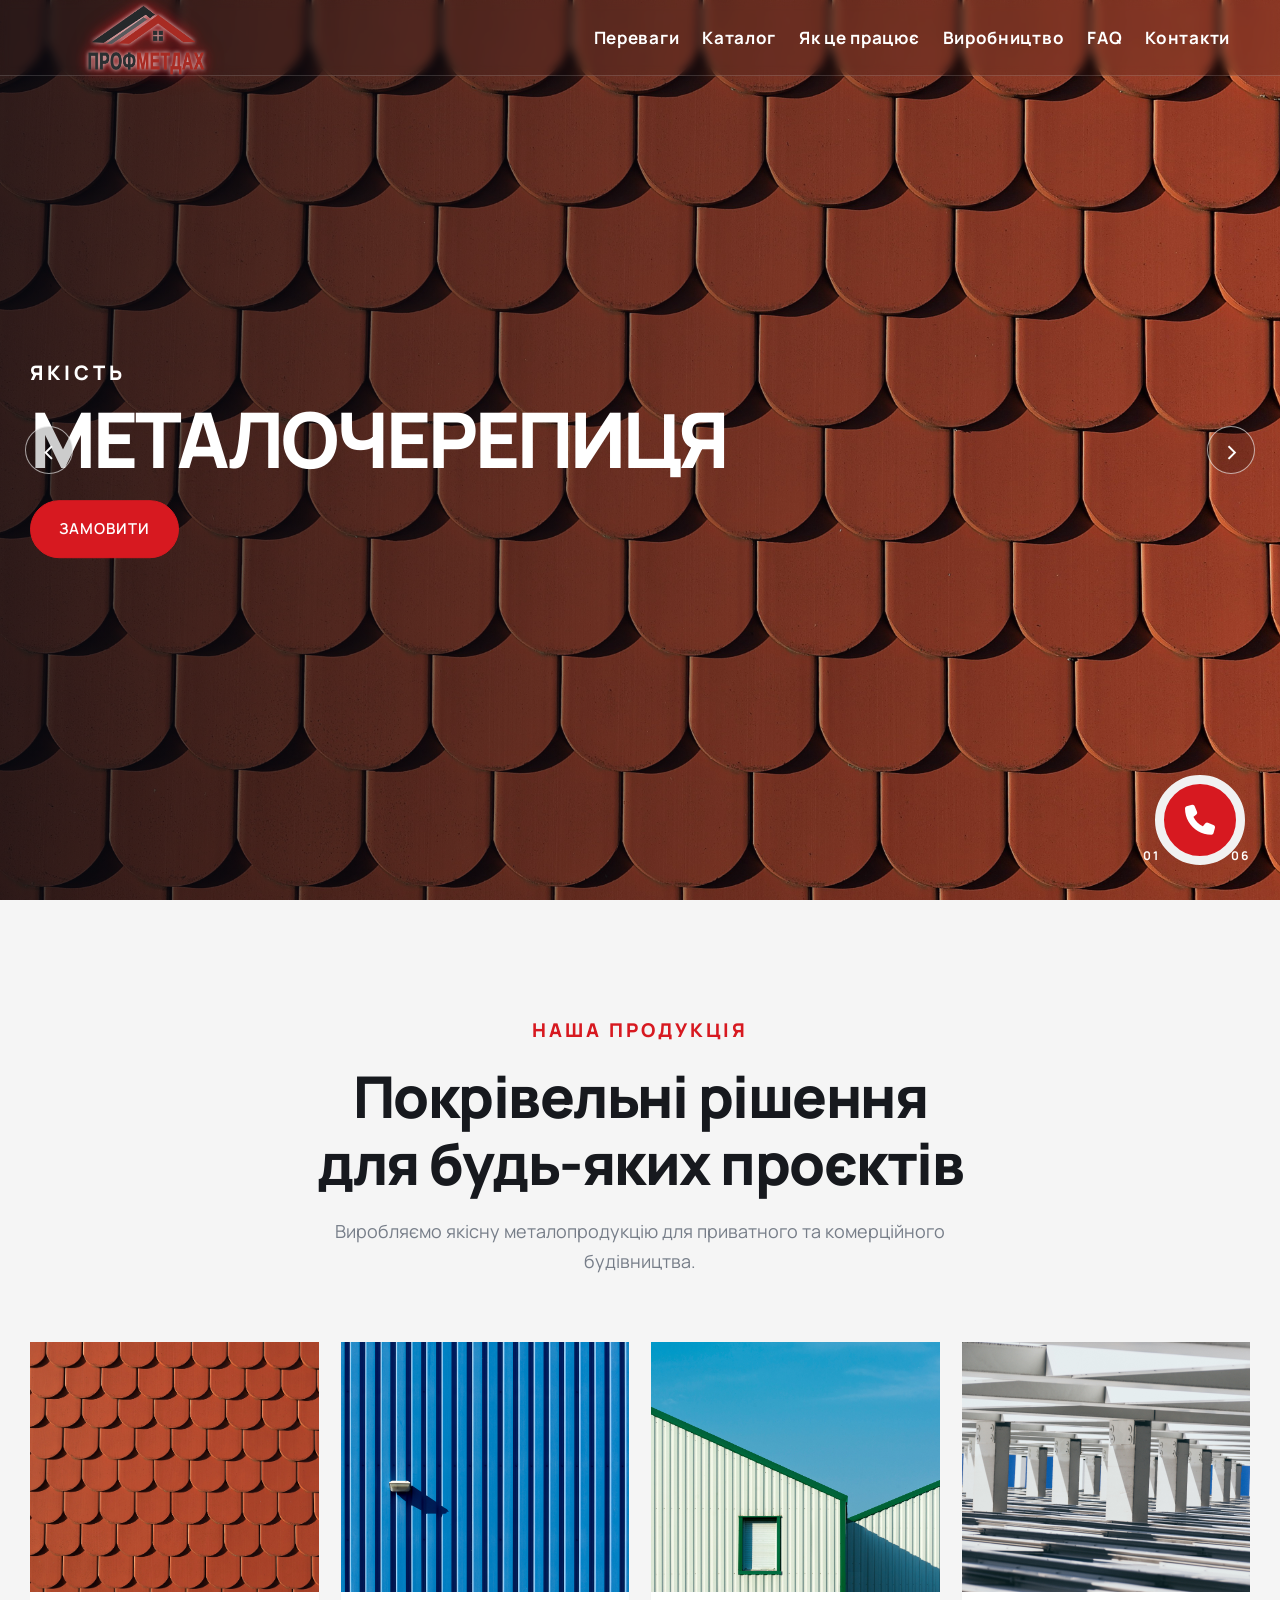
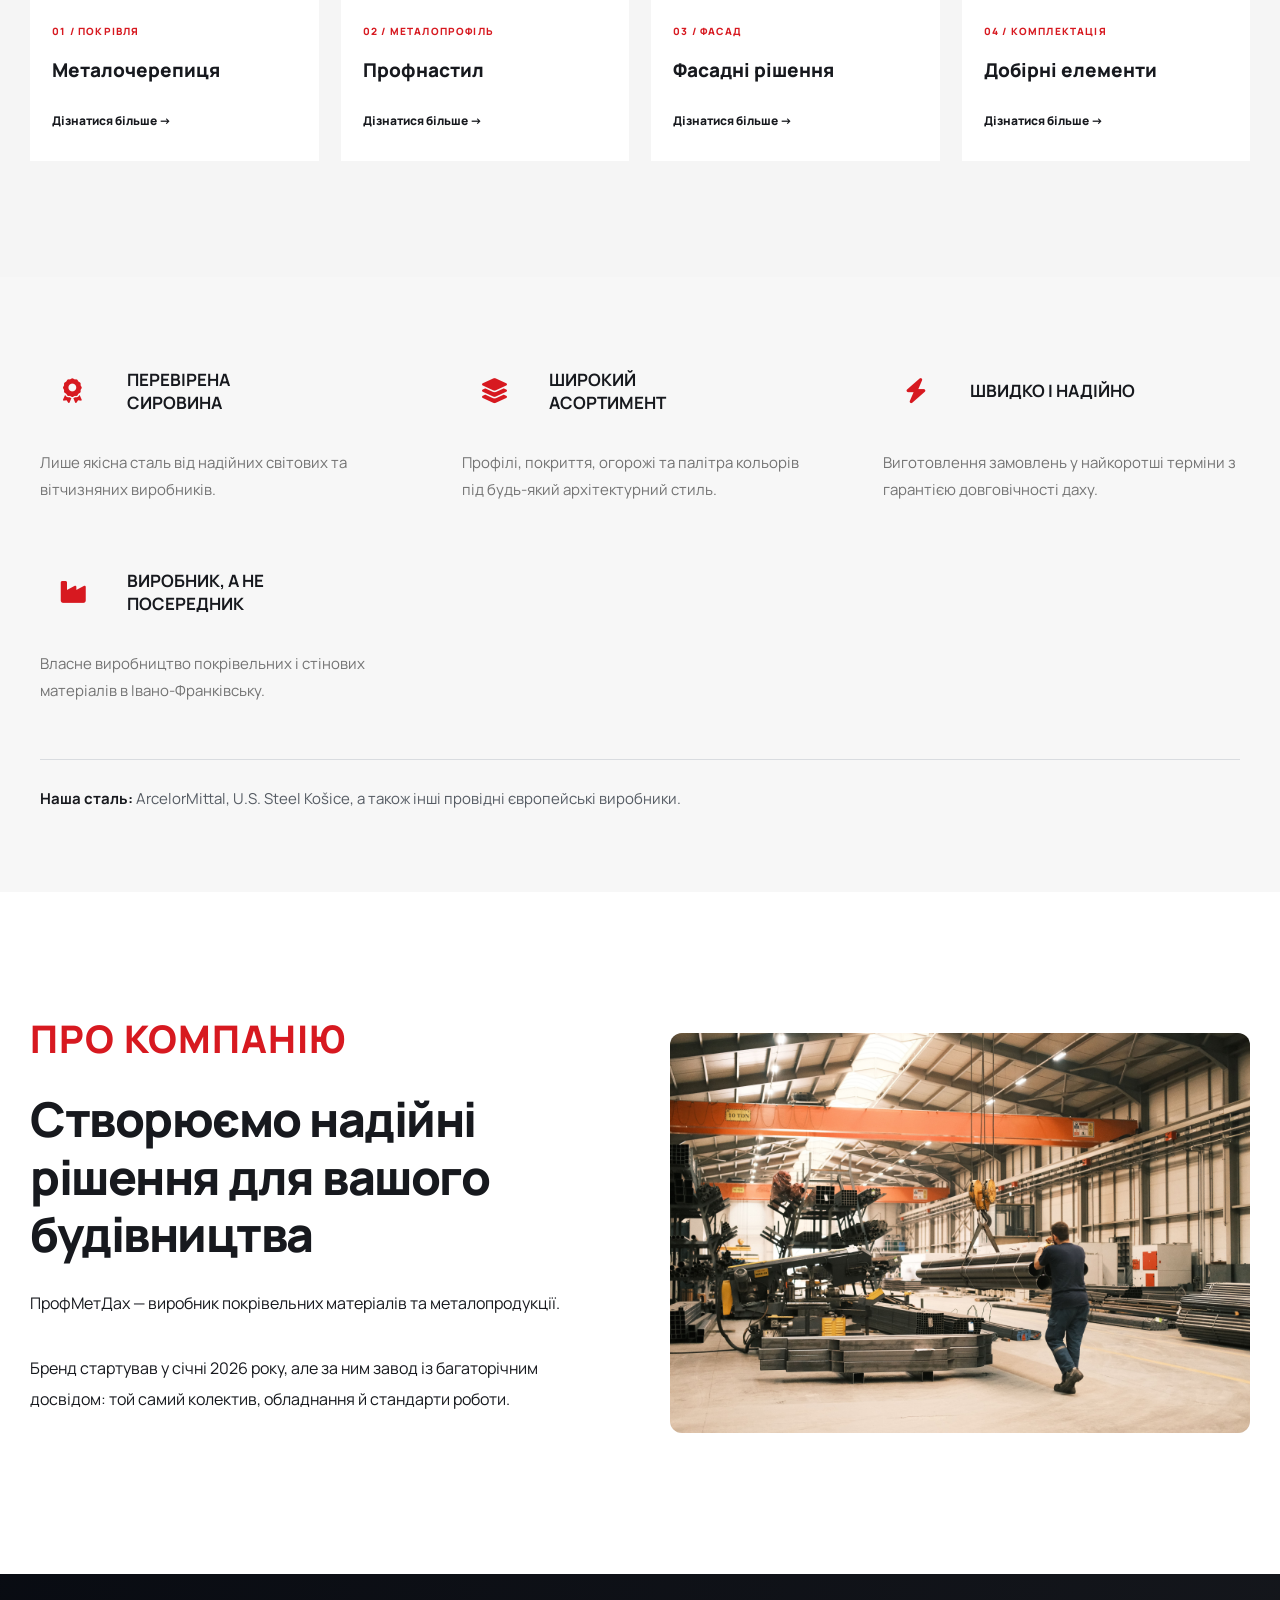
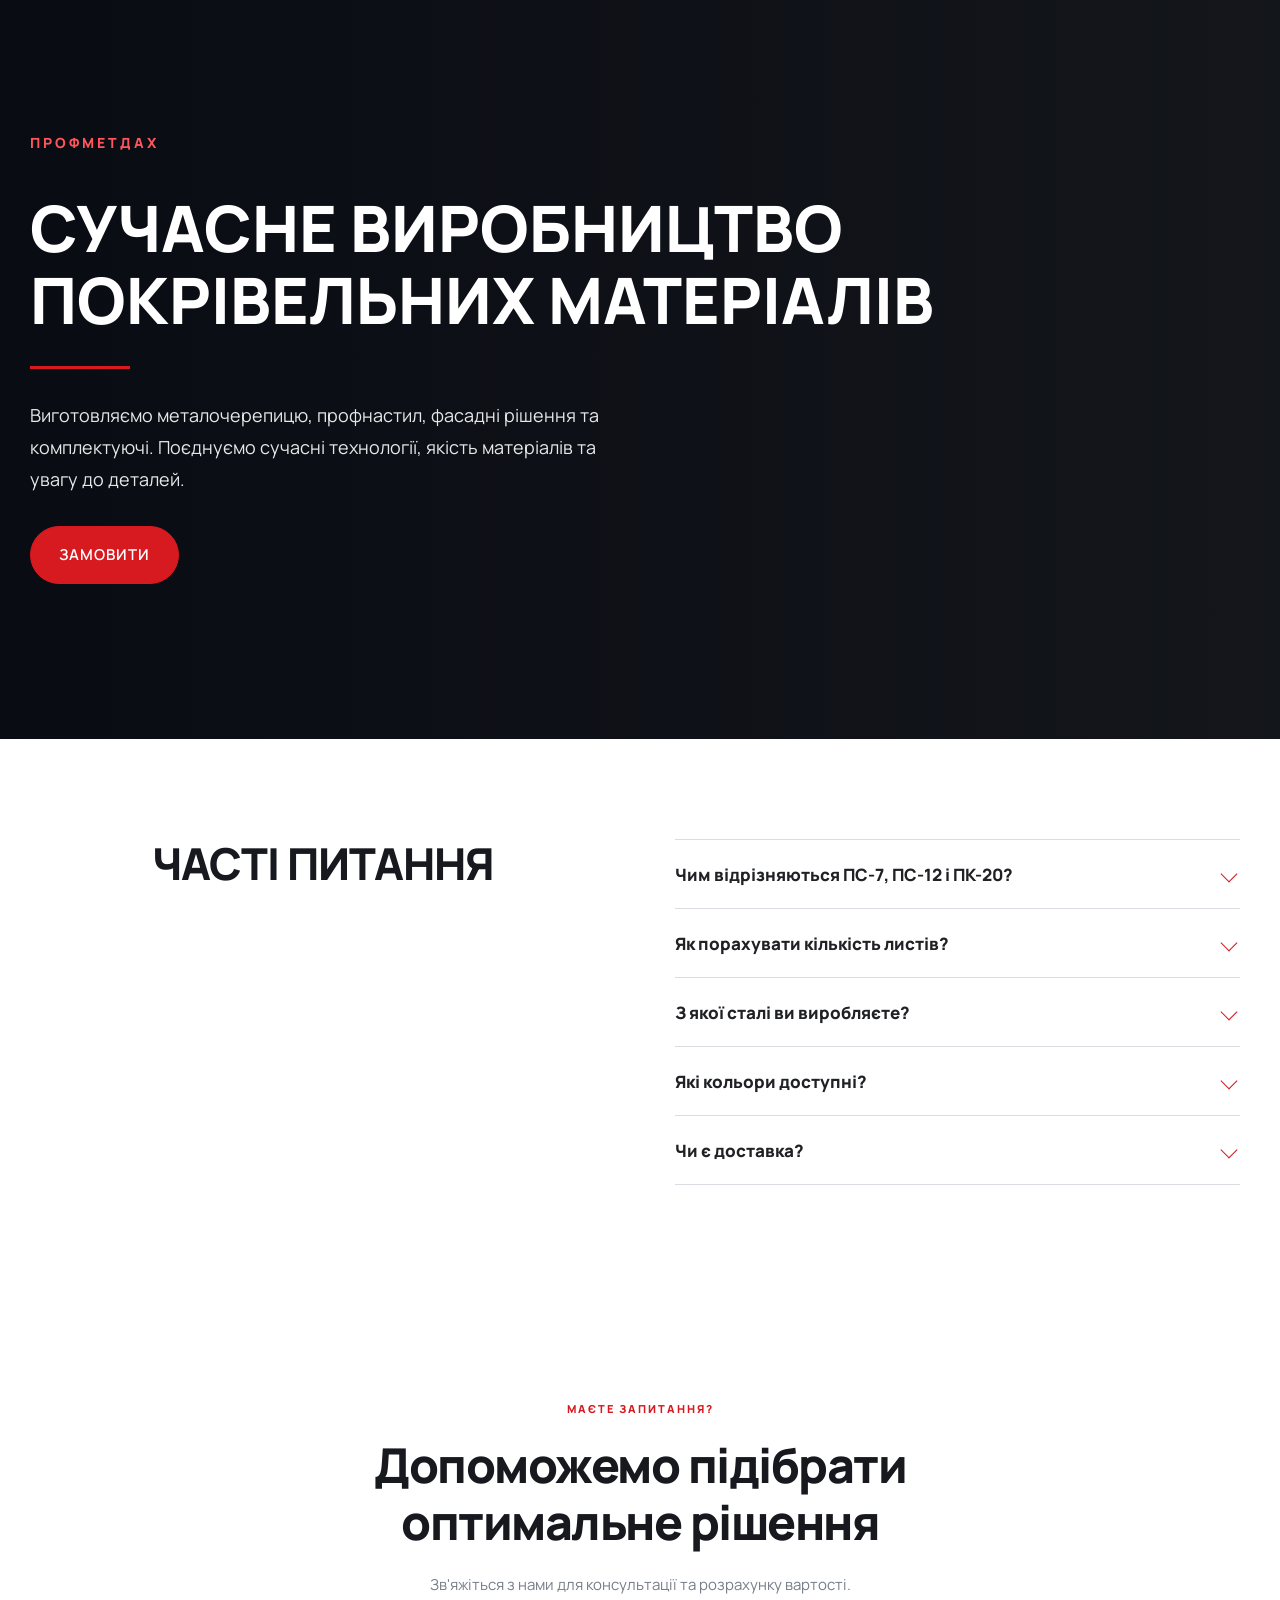
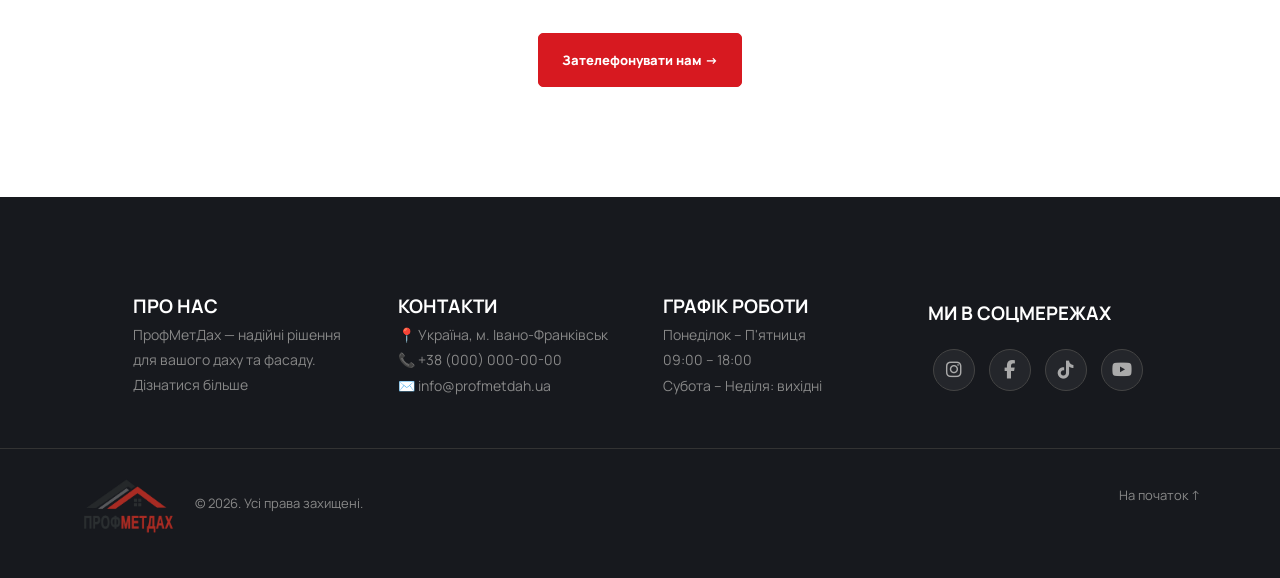
==== commit 9da7ead7: "Оновлення сайту та FAQ" ====
--- a/index.html
+++ b/index.html
@@ -24,7 +24,9 @@
     href="https://cdnjs.cloudflare.com/ajax/libs/font-awesome/6.5.2/css/all.min.css">
 
     <!-- CSS -->
+     <link rel="stylesheet" href="catalog/catalog.css">
     <link rel="stylesheet" href="style.css">
+    <link rel="stylesheet" href="faq.css">
     <link rel="stylesheet" href="callback.css">
 </head>
 
@@ -428,6 +430,72 @@
 </section>
 
 
+<!-- FAQ SECTION -->
+<section class="faq-section" id="faq">
+    <div class="faq-container">
+
+        <div class="faq-title">
+            <h2>ЧАСТІ ПИТАННЯ</h2>
+        </div>
+
+        <div class="faq-list">
+
+            <div class="faq-item">
+                <button class="faq-question" aria-expanded="false">
+                    <span>Чим відрізняються ПС-7, ПС-12 і ПК-20?</span>
+                    <span class="faq-arrow"></span>
+                </button>
+                <div class="faq-answer">
+                    <p>Висотою хвилі: 7, 12 і 19 мм. Низькі профілі використовують для огорож і обшивки, ПК-20 — також для покрівлі й несучих конструкцій.</p>
+                </div>
+            </div>
+
+            <div class="faq-item">
+                <button class="faq-question" aria-expanded="false">
+                    <span>Як порахувати кількість листів?</span>
+                    <span class="faq-arrow"></span>
+                </button>
+                <div class="faq-answer">
+                    <p>Розділіть довжину ділянки на робочу ширину листа (1,12–1,17 м). Або залиште заявку: менеджер порахує за вашими розмірами.</p>
+                </div>
+            </div>
+
+            <div class="faq-item">
+                <button class="faq-question" aria-expanded="false">
+                    <span>З якої сталі ви виробляєте?</span>
+                    <span class="faq-arrow"></span>
+                </button>
+                <div class="faq-answer">
+                    <p>Зі сталі ArcelorMittal, U.S. Steel Kosice, Полістіл, Модуль, Ловен та інших провідних європейських виробників.</p>
+                </div>
+            </div>
+
+            <div class="faq-item">
+                <button class="faq-question" aria-expanded="false">
+                    <span>Які кольори доступні?</span>
+                    <span class="faq-arrow"></span>
+                </button>
+                <div class="faq-answer">
+                    <p>Палітра RAL, наприклад 3005 (вино), 7024 (графіт). Актуальну наявність уточнюйте при замовленні.</p>
+                </div>
+            </div>
+
+            <div class="faq-item">
+                <button class="faq-question" aria-expanded="false">
+                    <span>Чи є доставка?</span>
+                    <span class="faq-arrow"></span>
+                </button>
+                <div class="faq-answer">
+                    <p>Умови доставки і самовивозу уточнюйте у менеджера за телефоном або в Telegram.</p>
+                </div>
+            </div>
+
+        </div>
+    </div>
+</section>
+<!-- END FAQ SECTION -->
+
+
         <!-- CONTACT SECTION -->
         <section class="contacts" id="contacts">
 
@@ -535,5 +603,8 @@
 
 <!-- CALLBACK SCRIPT -->
 <script src="callback.js"></script>
+<!-- CATALOG SCRIPT -->
+<script src="catalog/catalog.js"></script>
+<script src="faq.js"></script>
 </body>
 </html>
--- a/catalog/catalog.css
+++ b/catalog/catalog.css
@@ -0,0 +1,297 @@
+
+.catalog-panel {
+    display: grid;
+    grid-template-rows: 0fr;
+    opacity: 0;
+    visibility: hidden;
+    transition:
+        grid-template-rows .55s ease,
+        opacity .35s ease,
+        visibility .55s ease;
+}
+
+.catalog-panel.open {
+    grid-template-rows: 1fr;
+    opacity: 1;
+    visibility: visible;
+}
+
+.catalog-panel-inner {
+    min-height: 0;
+    overflow: hidden;
+    background: #fff;
+    color: #17191e;
+    border-top: 1px solid #e8e8e8;
+}
+
+.catalog-panel-header {
+    max-width: 1200px;
+    margin: 0 auto;
+    padding: 55px 30px 35px;
+    display: flex;
+    justify-content: space-between;
+    align-items: flex-start;
+}
+
+.catalog-label {
+    display: block;
+    color: #d71920;
+    font-size: 12px;
+    font-weight: 800;
+    letter-spacing: 3px;
+    margin-bottom: 12px;
+}
+
+.catalog-panel-header h2 {
+    font-size: clamp(32px, 4vw, 48px);
+    font-weight: 800;
+    margin: 0 0 10px;
+}
+
+.catalog-panel-header p {
+    color: #777;
+    font-size: 16px;
+    margin: 0;
+}
+
+.catalog-close {
+    width: 44px;
+    height: 44px;
+    border: 1px solid #ddd;
+    border-radius: 50%;
+    background: #fff;
+    color: #17191e;
+    font-size: 28px;
+    cursor: pointer;
+    transition: .3s ease;
+}
+
+.catalog-close:hover {
+    background: #d71920;
+    border-color: #d71920;
+    color: #fff;
+    transform: rotate(90deg);
+}
+
+/* КАРТКИ ПРОФІЛІВ */
+
+.catalog-types {
+    max-width: 1200px;
+    margin: 0 auto;
+    padding: 0 30px 45px;
+    display: grid;
+    grid-template-columns: repeat(3, 1fr);
+    gap: 22px;
+}
+
+.catalog-type {
+    padding: 20px;
+    background: #fff;
+    border: 1px solid #e5e5e5;
+    border-radius: 12px;
+    transition: .3s ease;
+}
+
+.catalog-type:hover {
+    transform: translateY(-5px);
+    border-color: #d71920;
+    box-shadow: 0 12px 30px rgba(0,0,0,.08);
+}
+
+/* ЗОБРАЖЕННЯ ТА ЗМІНА КОЛЬОРУ */
+
+.catalog-type-image {
+    height: 210px;
+    display: flex;
+    align-items: center;
+    justify-content: center;
+    overflow: hidden;
+    background: #fff;
+    position: relative;
+    --metal-color: #681b27;
+}
+
+.catalog-type-image img {
+    width: 100%;
+    height: 100%;
+    object-fit: contain;
+    filter: grayscale(1);
+    transition: filter .35s ease;
+}
+
+/* Кольорове тонування зображення */
+
+.catalog-type-image::after {
+    content: "";
+    position: absolute;
+    inset: 0;
+    background: var(--metal-color);
+    mix-blend-mode: color;
+    pointer-events: none;
+    transition: background .35s ease;
+}
+
+.catalog-category {
+    display: inline-block;
+    margin-top: 15px;
+    padding: 6px 10px;
+    border-radius: 20px;
+    background: #edf0f4;
+    color: #414b57;
+    font-size: 10px;
+    font-weight: 800;
+    letter-spacing: 1px;
+}
+
+.catalog-category.roof {
+    background: #f9e9e9;
+    color: #b51d25;
+}
+
+.catalog-type h3 {
+    font-size: 27px;
+    font-weight: 800;
+    margin: 12px 0;
+}
+
+.catalog-type > p {
+    min-height: 65px;
+    color: #777;
+    font-size: 14px;
+    line-height: 1.65;
+    margin: 0 0 18px;
+}
+
+.catalog-spec {
+    padding-top: 15px;
+    border-top: 1px solid #eee;
+    display: flex;
+    justify-content: space-between;
+    gap: 10px;
+    font-size: 13px;
+}
+
+.catalog-spec span {
+    color: #777;
+}
+
+.catalog-spec strong {
+    color: #17191e;
+}
+
+/* ПАЛІТРА КОЛЬОРІВ */
+
+.catalog-colors {
+    max-width: 1200px;
+    margin: 0 auto;
+    padding: 30px;
+    border-top: 1px solid #eee;
+    display: flex;
+    align-items: center;
+    justify-content: space-between;
+    gap: 30px;
+}
+
+.catalog-colors-heading h3 {
+    font-size: 19px;
+    margin: 0 0 6px;
+}
+
+.catalog-colors-heading p {
+    color: #888;
+    font-size: 12px;
+    margin: 0;
+}
+
+.catalog-color-options {
+    display: flex;
+    align-items: center;
+    gap: 15px;
+}
+
+.catalog-color {
+    width: 43px;
+    height: 43px;
+    padding: 0;
+    border: 3px solid #fff;
+    border-radius: 50%;
+    background: var(--swatch);
+    box-shadow: 0 0 0 1px #ccc;
+    cursor: pointer;
+    transition: .25s ease;
+}
+
+.catalog-color:hover {
+    transform: scale(1.12);
+}
+
+.catalog-color.active {
+    box-shadow: 0 0 0 2px #d71920;
+    transform: scale(1.1);
+}
+
+.catalog-selected-color {
+    min-width: 145px;
+    display: flex;
+    align-items: center;
+    gap: 12px;
+}
+
+.selected-color-preview {
+    width: 35px;
+    height: 35px;
+    border-radius: 6px;
+    background: #681b27;
+    border: 1px solid rgba(0,0,0,.1);
+}
+
+.catalog-selected-color strong {
+    font-size: 16px;
+}
+
+.catalog-selected-color p {
+    margin: 3px 0 0;
+    color: #777;
+    font-size: 13px;
+}
+
+/* МОБІЛЬНА ВЕРСІЯ */
+
+@media (max-width: 850px) {
+    .catalog-types {
+        grid-template-columns: repeat(2, 1fr);
+    }
+
+    .catalog-colors {
+        flex-wrap: wrap;
+    }
+}
+
+@media (max-width: 600px) {
+    .catalog-panel-header {
+        padding: 35px 20px 25px;
+    }
+
+    .catalog-types {
+        grid-template-columns: 1fr;
+        padding: 0 20px 30px;
+    }
+
+    .catalog-type-image {
+        height: 190px;
+    }
+
+    .catalog-colors {
+        padding: 25px 20px;
+        gap: 20px;
+    }
+
+    .catalog-color-options {
+        gap: 12px;
+    }
+
+    .catalog-color {
+        width: 37px;
+        height: 37px;
+    }
+}
--- a/style.css
+++ b/style.css
@@ -107,13 +107,14 @@
     background: rgba(12, 15, 21, 0.12);
 
     border-bottom: 1px solid rgba(255, 255, 255, 0.15);
+    transition: border-color .3s ease, box-shadow .3s ease;
 
     backdrop-filter: blur(5px);
     -webkit-backdrop-filter: blur(10px);
 }
 
 .header-container {
-    min-height: 95px;
+    min-height: 75px;
 
     display: flex;
     align-items: center;
@@ -1734,4 +1735,34 @@
 .products .section-heading p {
     font-size: 18px;
     line-height: 1.7;
+}
+
+/* СТАТИЧНЕ СВІТІННЯ ЛОГОТИПА */
+
+.header .logo img {
+    filter:
+        drop-shadow(0 0 2px rgba(255, 255, 255, .8))
+        drop-shadow(0 0 6px rgba(215, 25, 32, .65))
+        drop-shadow(0 0 9px rgba(215, 25, 32, .35));
+
+    transition: filter .3s ease;
+}
+
+/* Трохи яскравіше при наведенні */
+
+.header .logo:hover img {
+    filter:
+        drop-shadow(0 0 3px rgba(255, 255, 255, 1))
+        drop-shadow(0 0 9px rgba(215, 25, 32, .85))
+        drop-shadow(0 0 16px rgba(215, 25, 32, .5));
+}
+/* ПІДСВІЧУВАННЯ ШАПКИ ПРИ НАВЕДЕННІ НА ЛОГОТИП */
+
+.header {
+    transition: border-color .3s ease, box-shadow .3s ease;
+}
+
+.header:has(.logo:hover) {
+    border-bottom-color: #d71920;
+    box-shadow: 0 1px 10px rgba(215, 25, 32, .4);
 }
--- a/faq.css
+++ b/faq.css
@@ -0,0 +1,119 @@
+
+/* FAQ SECTION */
+
+.faq-section {
+    padding: 100px 30px;
+    background: #fff;
+    color: #17191e;
+}
+
+.faq-container {
+    max-width: 1200px;
+    margin: 0 auto;
+    display: grid;
+    grid-template-columns: 1fr 1fr;
+    gap: 70px;
+    align-items: start;
+}
+
+.faq-title h2 {
+    margin: 0;
+    font-size: clamp(32px, 3.5vw, 44px);
+    font-weight: 900;
+    line-height: 1.1;
+    text-align: center;
+    letter-spacing: -1px;
+}
+
+.faq-list {
+    width: 100%;
+}
+
+.faq-item {
+    border-top: 1px solid #d9dce0;
+}
+
+.faq-item:last-child {
+    border-bottom: 1px solid #d9dce0;
+}
+
+.faq-question {
+    width: 100%;
+    min-height: 68px;
+    padding: 17px 5px 17px 0;
+    display: flex;
+    align-items: center;
+    justify-content: space-between;
+    gap: 20px;
+    border: none;
+    background: transparent;
+    color: #202124;
+    text-align: left;
+    font-family: inherit;
+    font-size: 17px;
+    font-weight: 800;
+    cursor: pointer;
+}
+
+.faq-arrow {
+    width: 12px;
+    height: 12px;
+    flex-shrink: 0;
+    border-top: 1px solid #d71920;
+    border-right: 1px solid #d71920;
+    transform: rotate(135deg);
+    transition: transform .3s ease;
+}
+
+.faq-question[aria-expanded="true"] .faq-arrow {
+    transform: rotate(-45deg);
+}
+
+.faq-answer {
+    display: grid;
+    grid-template-rows: 0fr;
+    opacity: 0;
+    transition: grid-template-rows .35s ease, opacity .3s ease;
+}
+
+.faq-answer p {
+    min-height: 0;
+    overflow: hidden;
+    margin: 0;
+    padding: 0 30px 0 0;
+    color: #68717e;
+    font-size: 14px;
+    line-height: 1.8;
+}
+
+.faq-item.open .faq-answer {
+    grid-template-rows: 1fr;
+    opacity: 1;
+}
+
+.faq-item.open .faq-answer p {
+    padding-bottom: 22px;
+}
+
+/* MOBILE */
+
+@media (max-width: 768px) {
+    .faq-section {
+        padding: 65px 20px;
+    }
+
+    .faq-container {
+        grid-template-columns: 1fr;
+        gap: 35px;
+    }
+
+    .faq-title h2 {
+        text-align: left;
+        font-size: 34px;
+    }
+
+    .faq-question {
+        font-size: 15px;
+        min-height: 62px;
+    }
+}
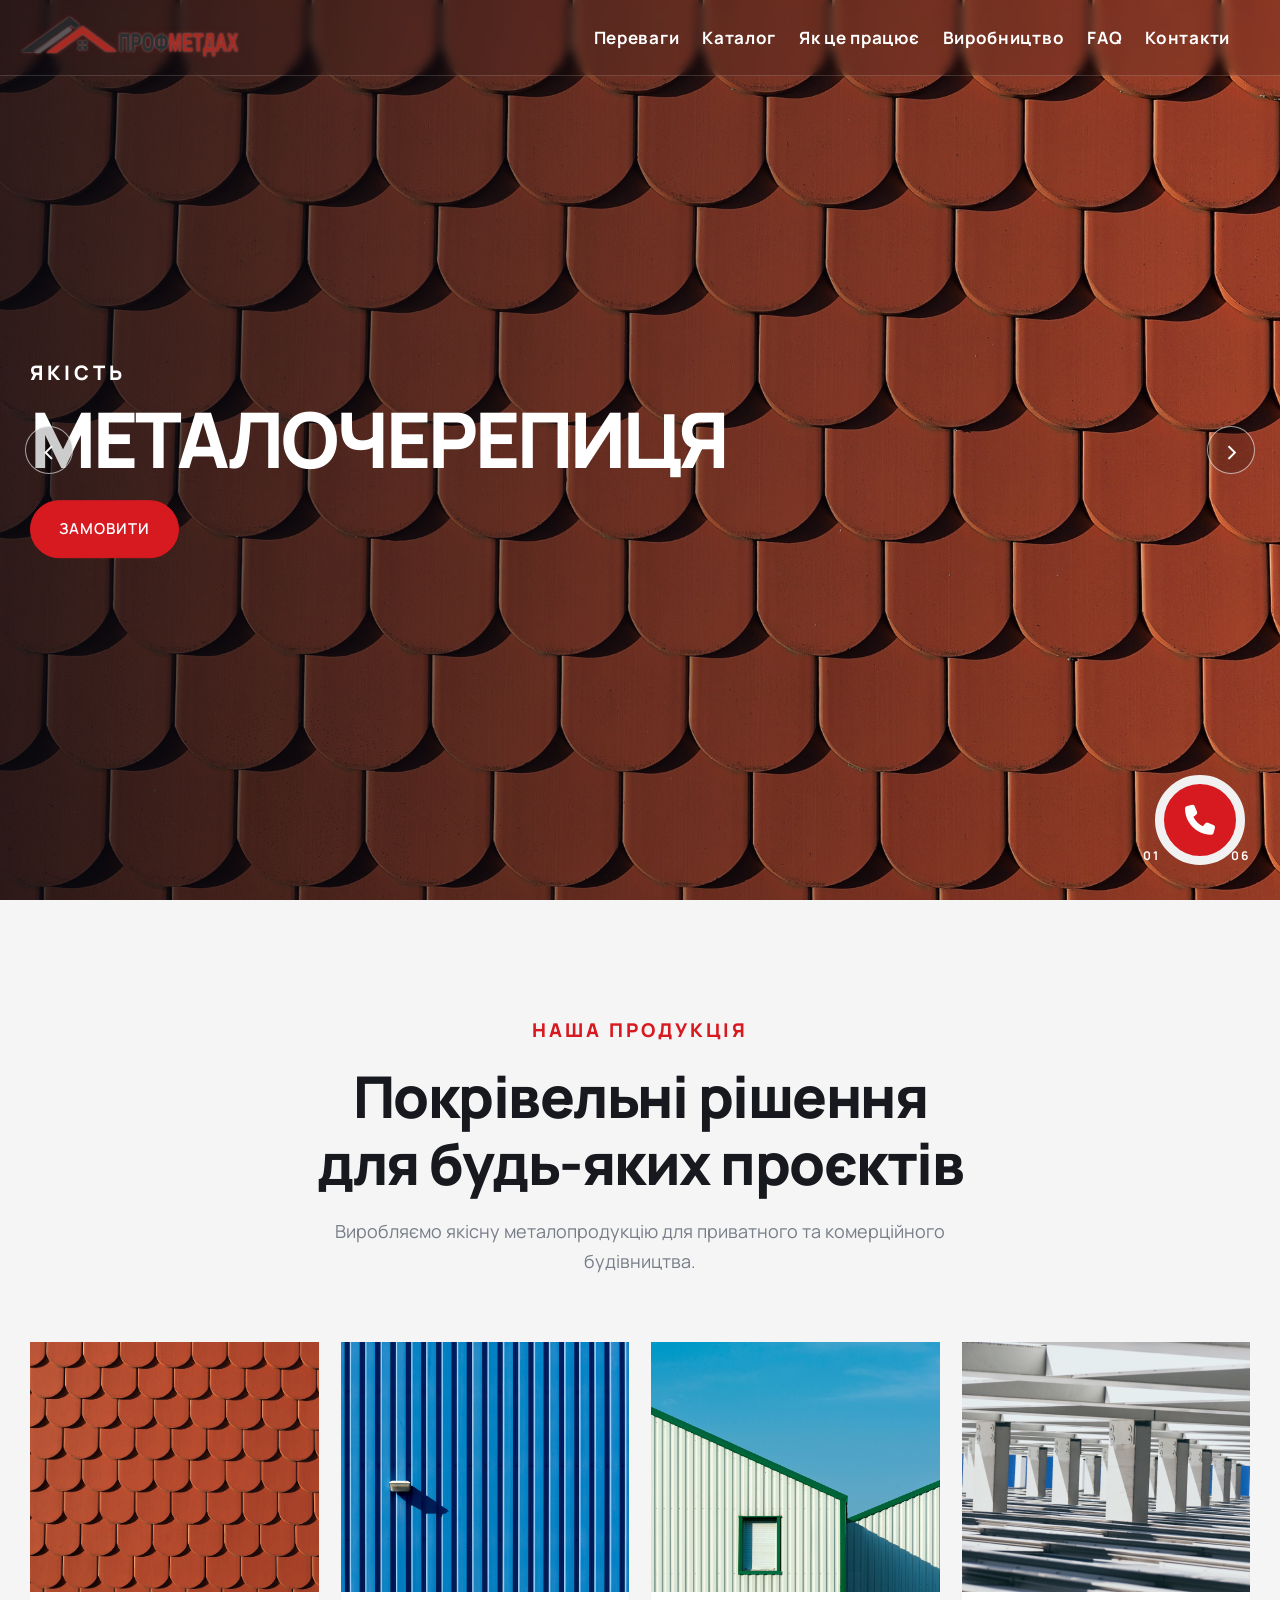
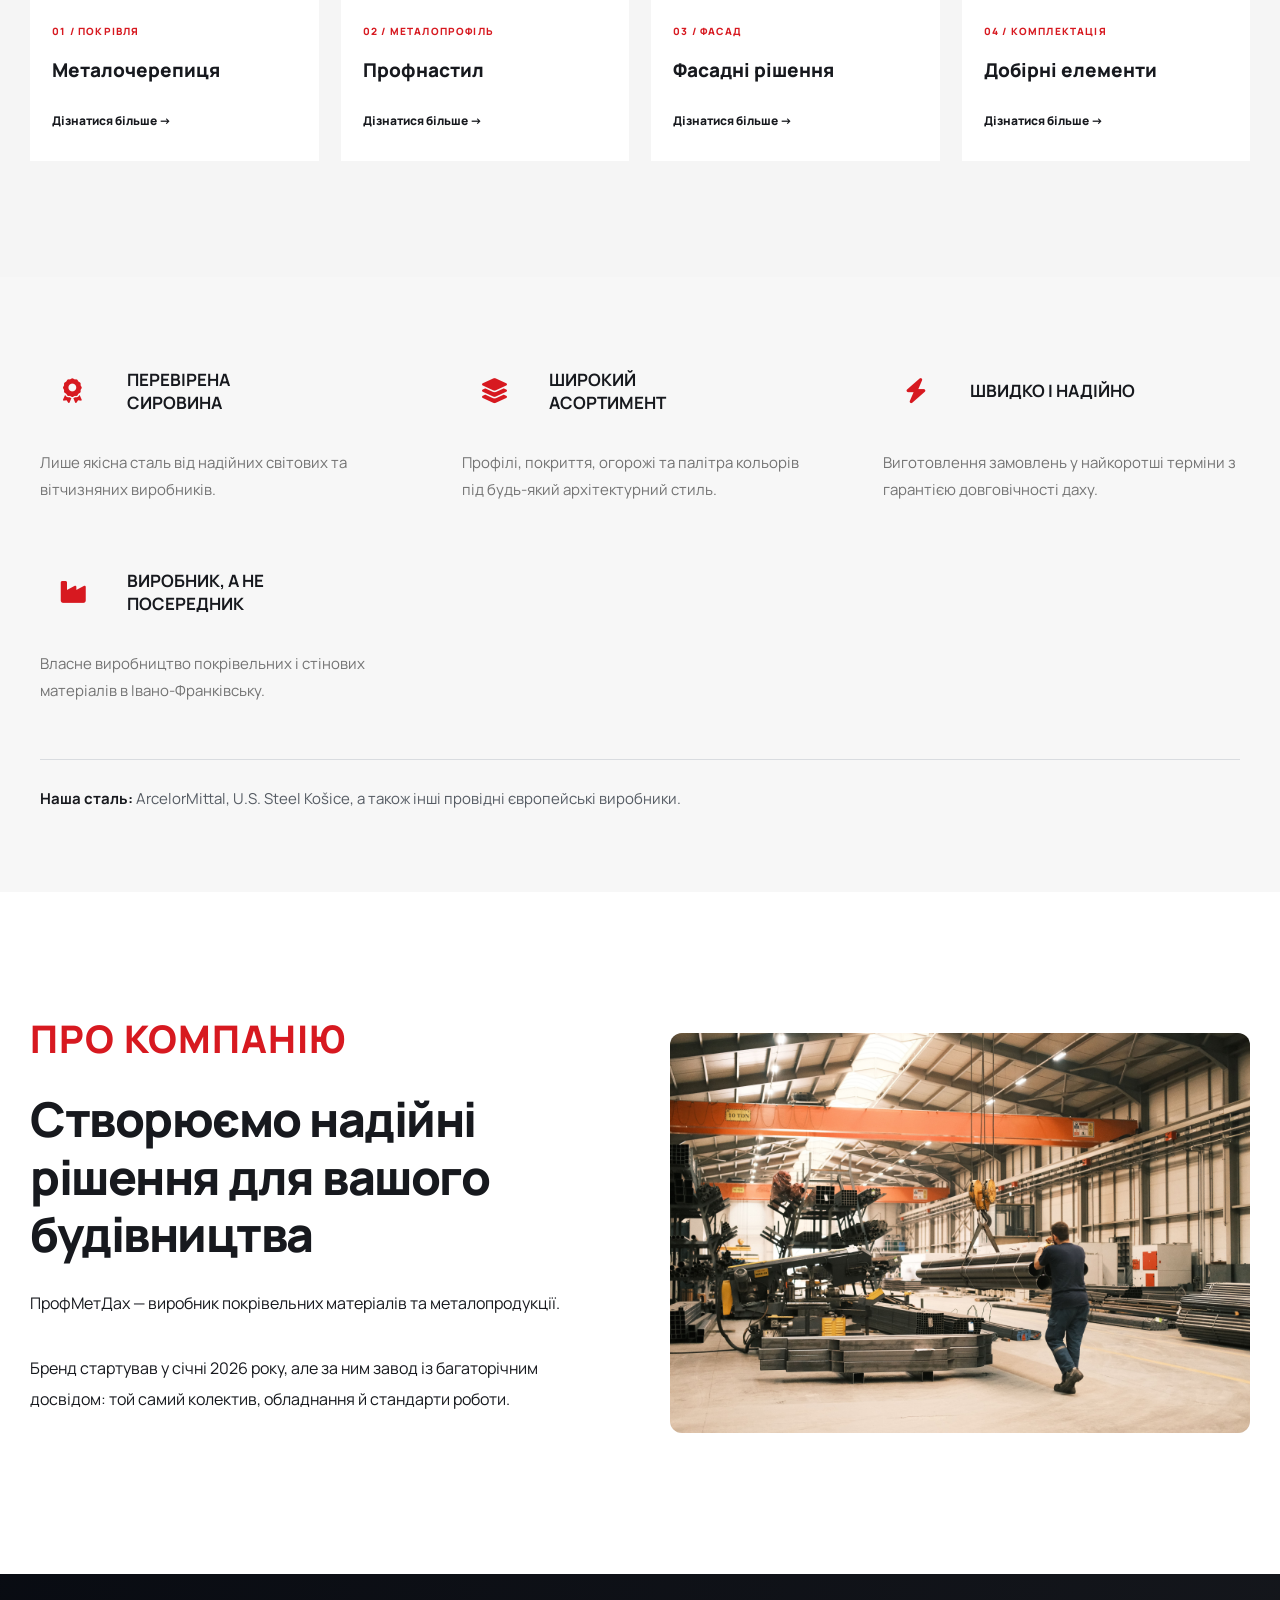
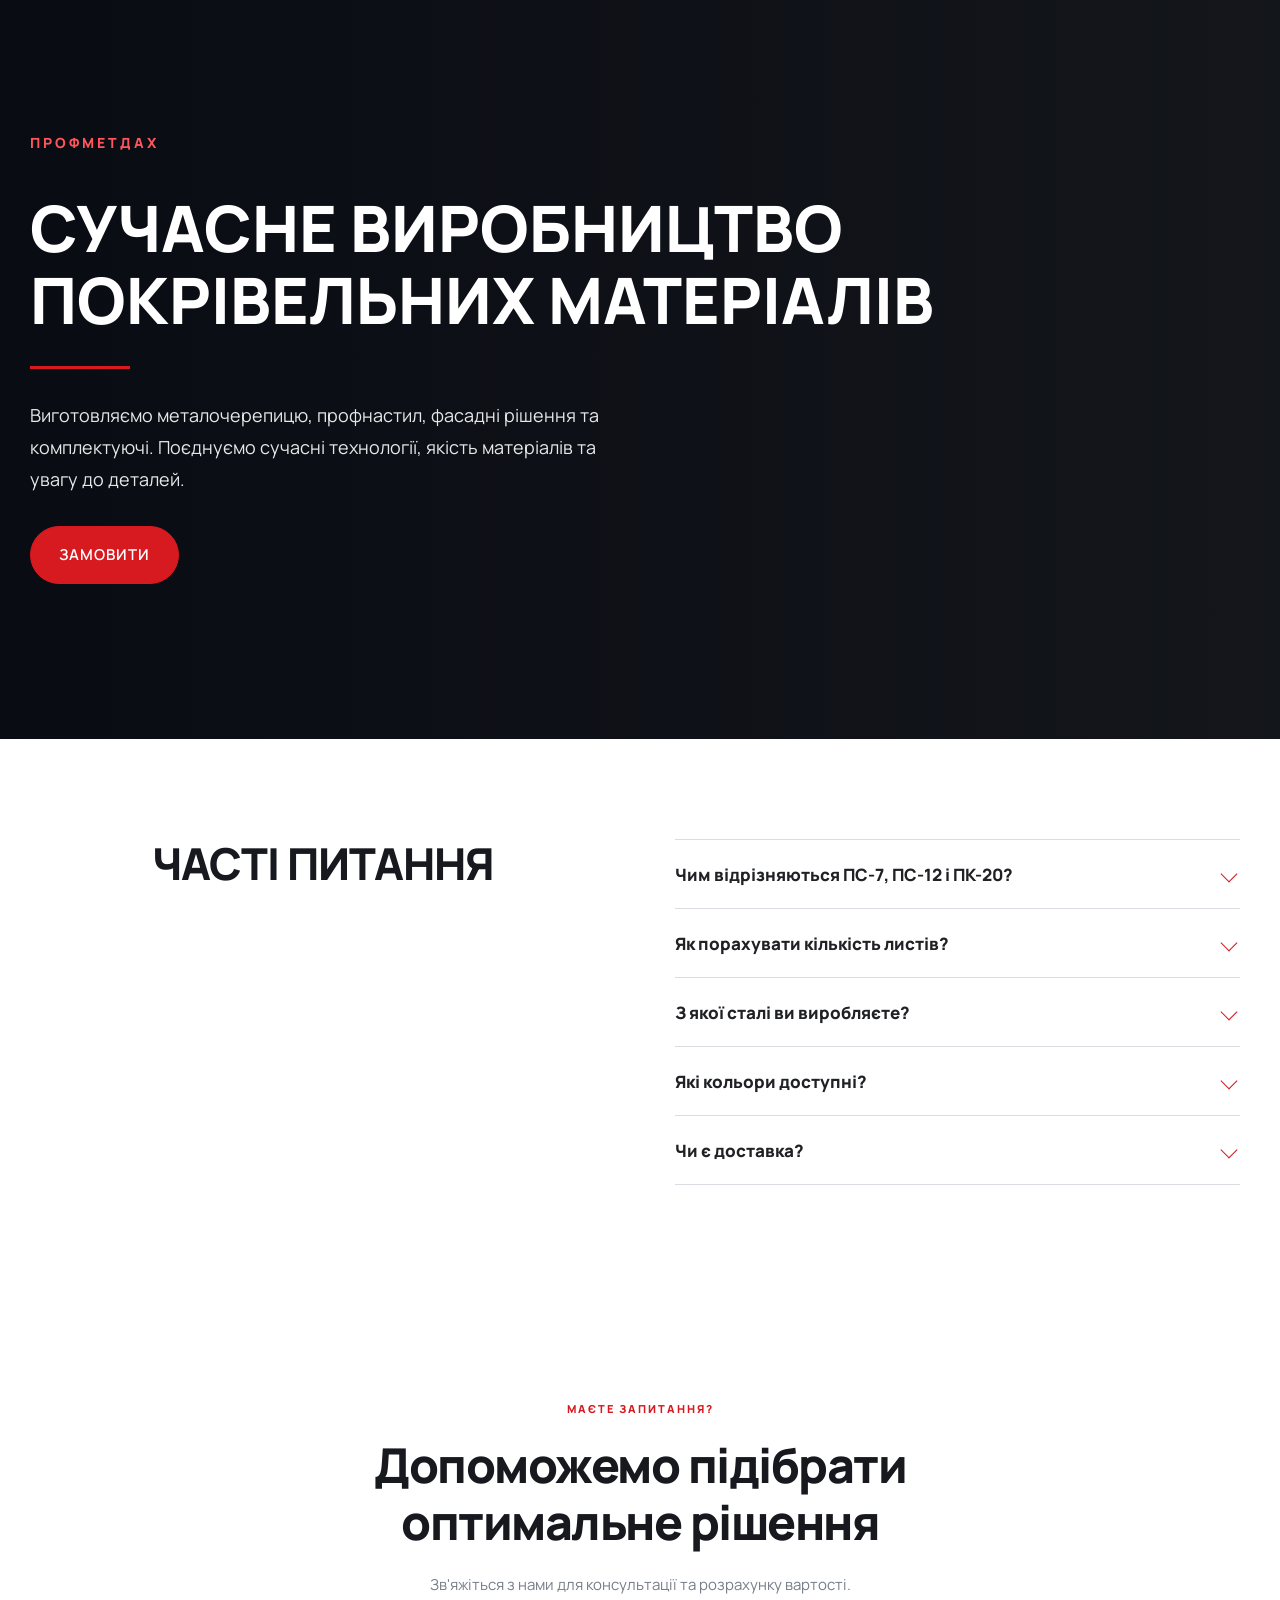
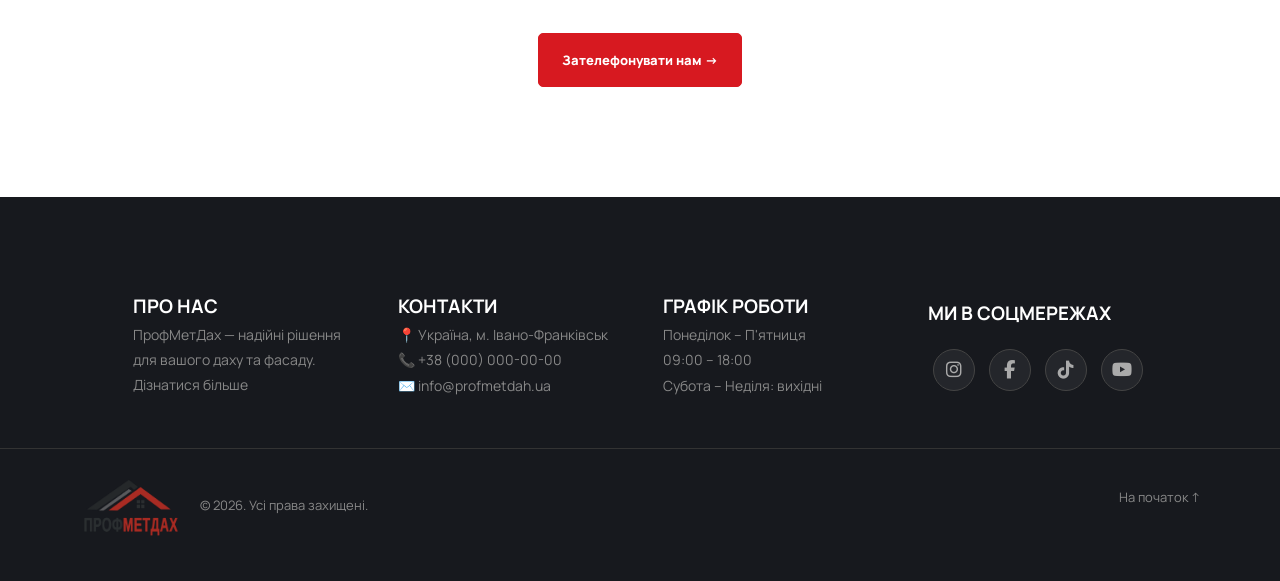
==== commit af32dcdd: "Оновлено логотип та анімацію" ====
--- a/index.html
+++ b/index.html
@@ -38,9 +38,22 @@
         <div class="container header-container">
 
             <!-- LOGO -->
-            <a href="#home" class="logo">
-                <img src="images/logo.png" alt="ПрофМетДах">
-            </a>
+<a href="#home" class="logo">
+    <div class="logo-animation">
+        <img class="logo-base"
+             src="images/logo-animation/logo-base.png"
+             alt="ПрофМетДах">
+
+        <img class="roof-piece roof-dark"
+             src="images/logo-animation/roof-dark.png" alt="">
+
+        <img class="roof-piece roof-gray"
+             src="images/logo-animation/roof-gray.png" alt="">
+
+        <img class="roof-piece roof-red"
+             src="images/logo-animation/roof-red.png" alt="">
+    </div>
+</a>
 
             <!-- NAVIGATION -->
             <nav class="navigation" id="navigation">
@@ -579,12 +592,12 @@
     <div class="footer-bottom">
 
     <div class="footer-bottom-left">
-        <a href="#home">
-            <img src="images/logo.png" alt="ПрофМетДах">
-        </a>
-
-        <p>© 2026. Усі права захищені.</p>
-    </div>
+    <a href="#home" class="footer-logo">
+        <img src="images/footer-logo.png" alt="ПрофМетДах">
+    </a>
+
+    <p>© 2026. Усі права захищені.</p>
+</div>
 
     <a href="#home">На початок ↑</a>
 
@@ -594,6 +607,7 @@
 
     <!-- JAVASCRIPT -->
     <script src="script.js"></script>
+    <script src="logo-animation.js"></script>
     
 <!-- КНОПКА ЗВОРОТНОГО ДЗВІНКА -->
 <button class="floating-call" id="floatingCall"
--- a/style.css
+++ b/style.css
@@ -130,7 +130,7 @@
     display: flex;
     align-items: center;
     flex-shrink: 0;
-    transform: translateX(-65px);
+    transform: translateX(-35px);
 }
 
 .logo img {
@@ -1741,20 +1741,18 @@
 
 .header .logo img {
     filter:
-        drop-shadow(0 0 2px rgba(255, 255, 255, .8))
-        drop-shadow(0 0 6px rgba(215, 25, 32, .65))
-        drop-shadow(0 0 9px rgba(215, 25, 32, .35));
-
+        drop-shadow(0 0 1px rgba(255, 255, 255, 0.35))
+        drop-shadow(0 0 3px rgba(215, 25, 32, 0.2));
     transition: filter .3s ease;
 }
+
 
 /* Трохи яскравіше при наведенні */
 
 .header .logo:hover img {
     filter:
-        drop-shadow(0 0 3px rgba(255, 255, 255, 1))
-        drop-shadow(0 0 9px rgba(215, 25, 32, .85))
-        drop-shadow(0 0 16px rgba(215, 25, 32, .5));
+        drop-shadow(0 0 2px rgba(255, 255, 255, 0.5))
+        drop-shadow(0 0 5px rgba(215, 25, 32, 0.3));
 }
 /* ПІДСВІЧУВАННЯ ШАПКИ ПРИ НАВЕДЕННІ НА ЛОГОТИП */
 
@@ -1765,4 +1763,211 @@
 .header:has(.logo:hover) {
     border-bottom-color: #d71920;
     box-shadow: 0 1px 10px rgba(215, 25, 32, .4);
+}
+
+/* LOGO ROOF ASSEMBLY ANIMATION */
+
+.logo-animation {
+    position: relative;
+    width: 230px;
+    aspect-ratio: 2048 / 453;
+    flex-shrink: 0;
+}
+
+.logo-animation img {
+    position: absolute;
+    display: block;
+    max-width: none;
+    height: auto;
+    filter: none;
+}
+
+.logo-animation .logo-base {
+    inset: 0;
+    width: 100%;
+    height: 100%;
+}
+
+.logo-animation .roof-piece {
+    opacity: 0;
+    animation: roofAssemble .9s cubic-bezier(.2,.75,.3,1) forwards;
+}
+
+.logo-animation .roof-dark {
+    left: 2.49%;
+    top: 10.15%;
+    width: 25.59%;
+    animation-delay: .15s;
+    --start-x: -35px;
+    --start-y: -20px;
+}
+
+.logo-animation .roof-gray {
+    left: 8.45%;
+    top: 24.28%;
+    width: 16.5%;
+    animation-delay: .45s;
+    --start-x: -25px;
+    --start-y: 15px;
+}
+
+.logo-animation .roof-red {
+    left: 13.33%;
+    top: 26.71%;
+    width: 31.05%;
+    animation-delay: .7s;
+    --start-x: 35px;
+    --start-y: -20px;
+}
+
+@keyframes roofAssemble {
+    0% {
+        opacity: 0;
+        transform: translate(var(--start-x), var(--start-y));
+    }
+
+    70% {
+        opacity: 1;
+    }
+
+    100% {
+        opacity: 1;
+        transform: translate(0, 0);
+    }
+}
+
+/* FOOTER LOGO — INDEPENDENT FROM HEADER ANIMATION */
+
+.footer-logo {
+    display: inline-flex;
+    align-items: center;
+}
+
+.footer-logo img {
+    display: block;
+    width: 100px;
+    height: auto;
+    filter: none !important;
+    animation: none !important;
+    transform: none !important;
+}
+
+/* LOGO PROFILE PRESENTATION */
+
+/* Контейнер логотипа */
+.logo-animation {
+    position: relative;
+    width: 230px;
+    aspect-ratio: 2048 / 453;
+    flex-shrink: 0;
+    overflow: hidden;
+}
+
+/* Плавне зникнення зображень логотипа */
+.logo-animation > img {
+    transition: opacity 0.35s ease;
+}
+
+/* Ховаємо логотип під час анімації */
+.logo-animation.show-profiles > img {
+    opacity: 0 !important;
+}
+
+/* Контейнер для профілів */
+.logo-profile-presentation {
+    position: absolute;
+    inset: 0;
+    z-index: 20;
+
+    display: flex;
+    align-items: center;
+    justify-content: center;
+
+    background: transparent !important;
+    border: none !important;
+    outline: none !important;
+    box-shadow: none !important;
+
+    pointer-events: none;
+
+    opacity: 0;
+    transition: opacity 0.35s ease;
+}
+
+/* Показ профілів */
+.logo-animation.show-profiles .logo-profile-presentation {
+    opacity: 1;
+}
+
+/* Розмір ліній */
+.logo-profile-presentation svg {
+    display: block;
+    width: 170px;
+    height: 45px;
+    overflow: visible;
+}
+
+/* Стиль ліній профнастилу */
+/* LOGO PROFILE PRESENTATION */
+
+.logo-animation {
+    position: relative;
+    width: 230px;
+    aspect-ratio: 2048 / 453;
+    flex-shrink: 0;
+    overflow: hidden;
+}
+
+.logo-profile-presentation {
+    position: absolute;
+    inset: 0;
+    z-index: 20;
+
+    display: flex;
+    align-items: center;
+justify-content: center;
+padding-left: 20px;
+padding-top: 20px;
+
+    background: transparent;
+    border: none;
+    outline: none;
+    box-shadow: none;
+
+    opacity: 0;
+    visibility: hidden;
+    transition: opacity .3s ease;
+}
+
+.logo-profile-presentation.visible {
+    opacity: 1;
+    visibility: visible;
+}
+
+.logo-profile-presentation svg {
+    display: block;
+    width: 115px;
+    height: 32px;
+    overflow: visible;
+}
+
+.profile-line {
+    fill: none;
+    stroke: #fff;
+    stroke-width: 3;
+    stroke-linecap: round;
+    stroke-linejoin: round;
+    filter: drop-shadow(0 0 3px rgba(255,255,255,.6));
+    stroke-dasharray: 1000;
+    stroke-dashoffset: 1000;
+}
+
+@keyframes drawProfile {
+    to {
+        stroke-dashoffset: 0;
+    }
+}
+
+.profile-name {
+    display: none;
 }
--- a/callback.css
+++ b/callback.css
@@ -44,7 +44,7 @@
 
     padding: 25px;
 
-    background: rgba(0, 0, 0, .65);
+    background: rgba(0, 0, 0, .48);
 
     opacity: 0;
     visibility: hidden;
@@ -243,19 +243,26 @@
     }
 }
 
-/* CALLBACK - PREMIUM DESIGN */
+
+/* CALLBACK - EXTRA TRANSPARENT GLASS */
 
 .callback-modal {
     background: linear-gradient(
         135deg,
-        #e3242b 0%,
-        #c81019 100%
+        rgba(227, 36, 43, 0.65) 0%,
+        rgba(200, 16, 25, 0.52) 100%
     );
 
+    backdrop-filter: blur(22px);
+    -webkit-backdrop-filter: blur(22px);
+
     border-radius: 16px;
-    box-shadow: 0 25px 80px rgba(0, 0, 0, 0.35);
-
-    border: 1px solid rgba(255,255,255,0.15);
+
+    border: 1px solid rgba(255, 255, 255, 0.25);
+
+    box-shadow:
+        0 25px 80px rgba(0, 0, 0, 0.35),
+        inset 0 1px 0 rgba(255, 255, 255, 0.15);
 }
 
 /* CLOSE BUTTON */
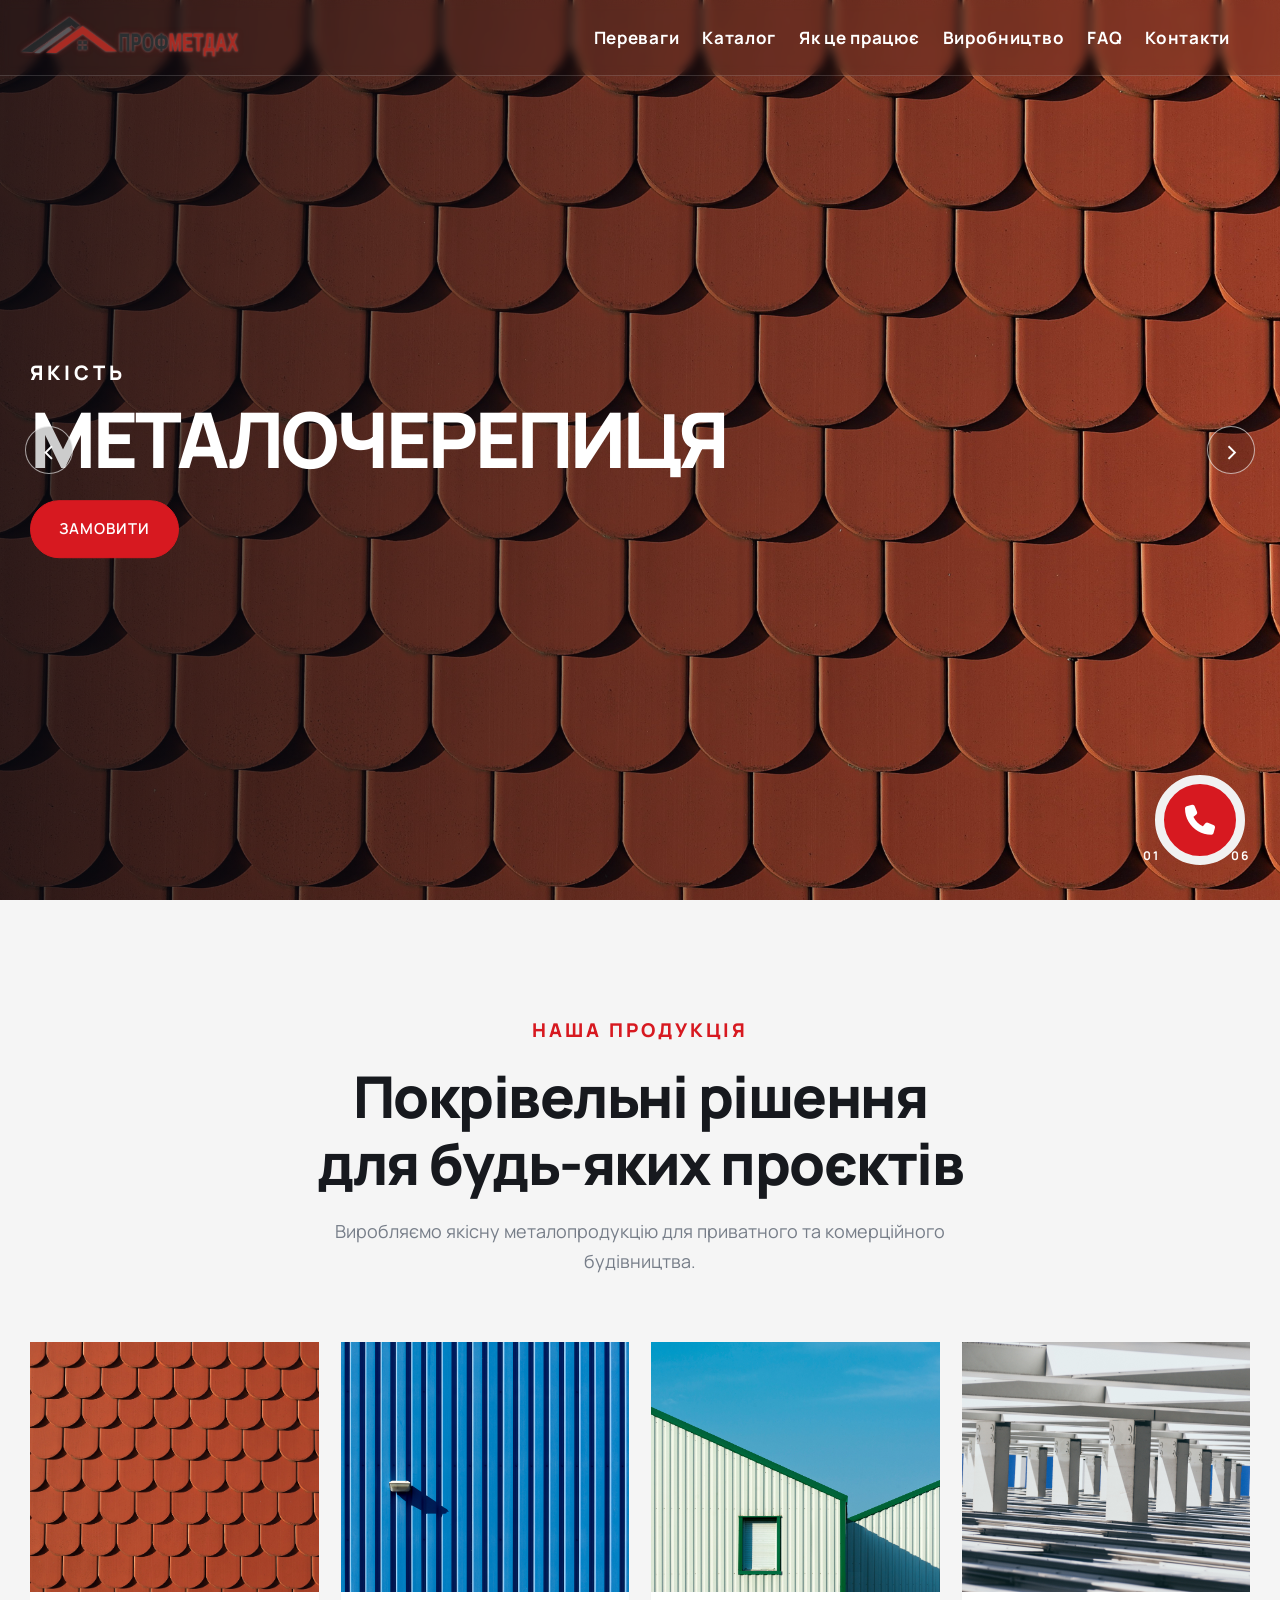
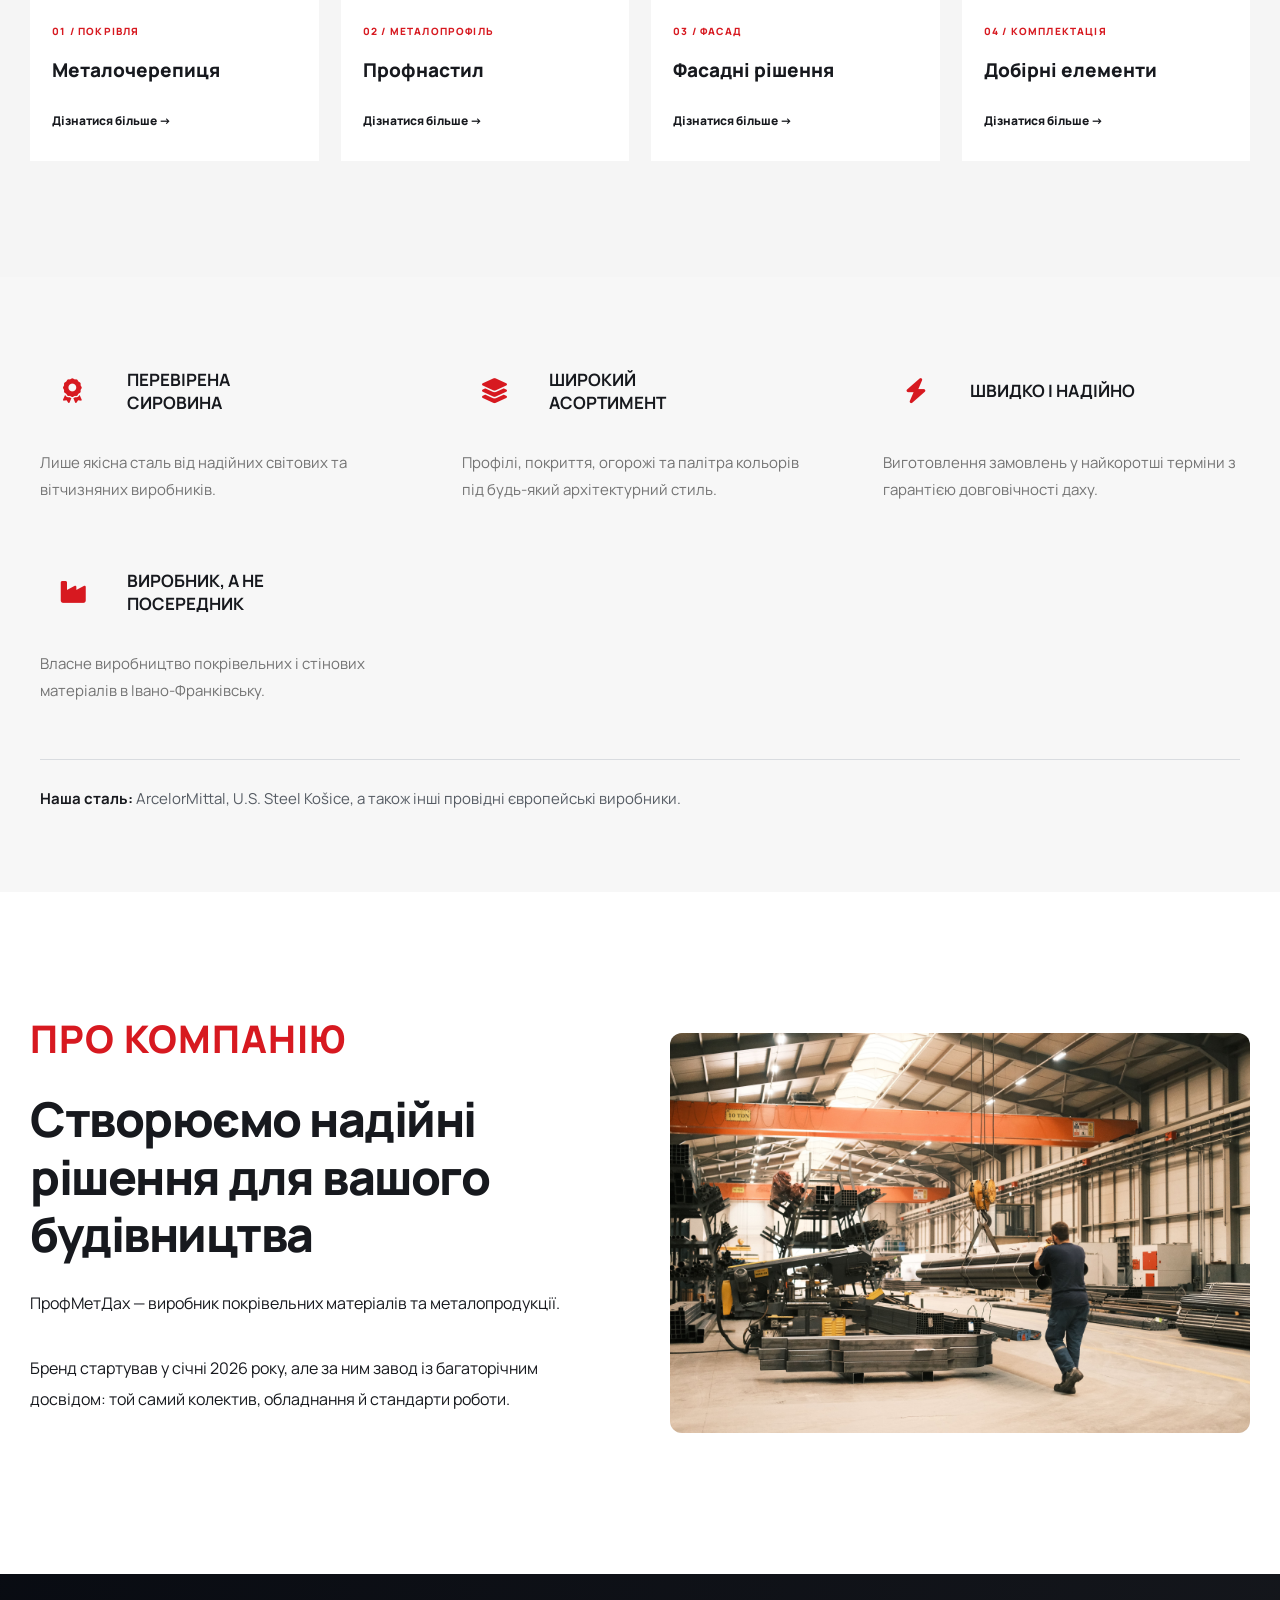
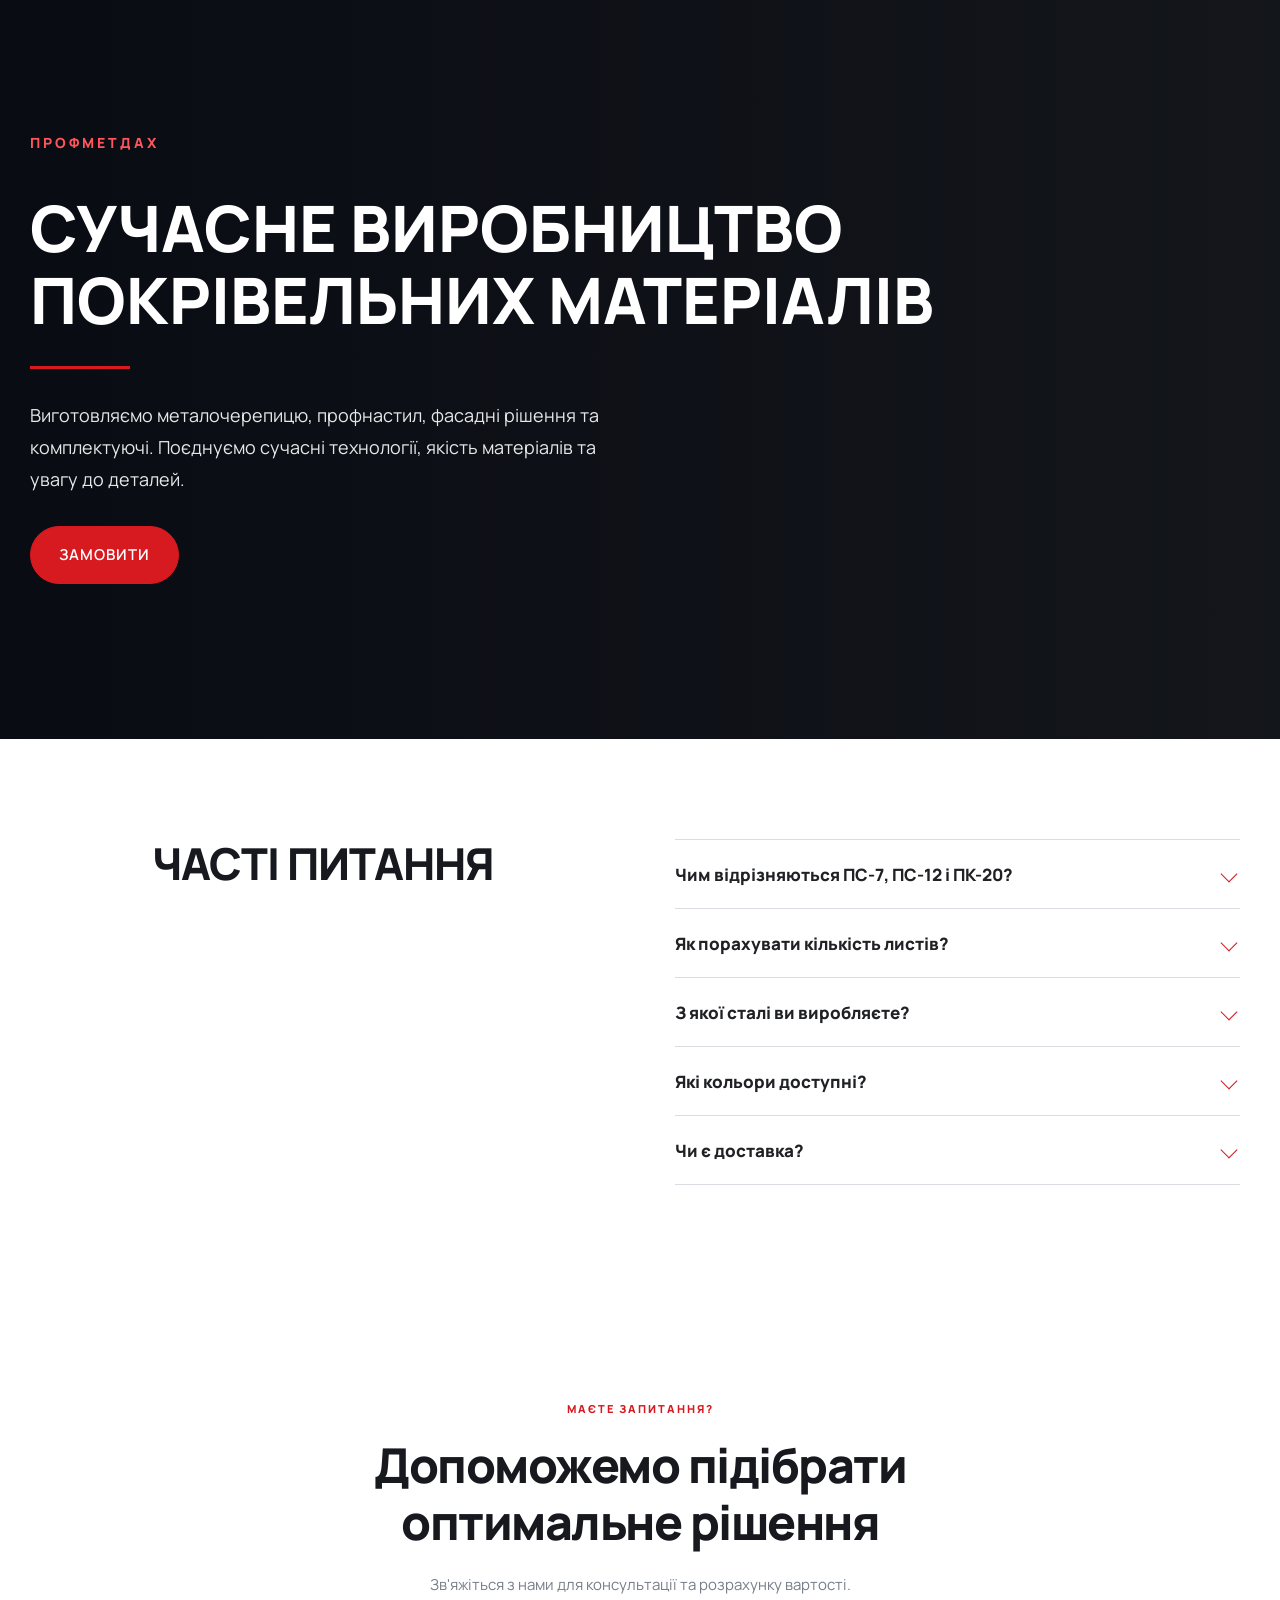
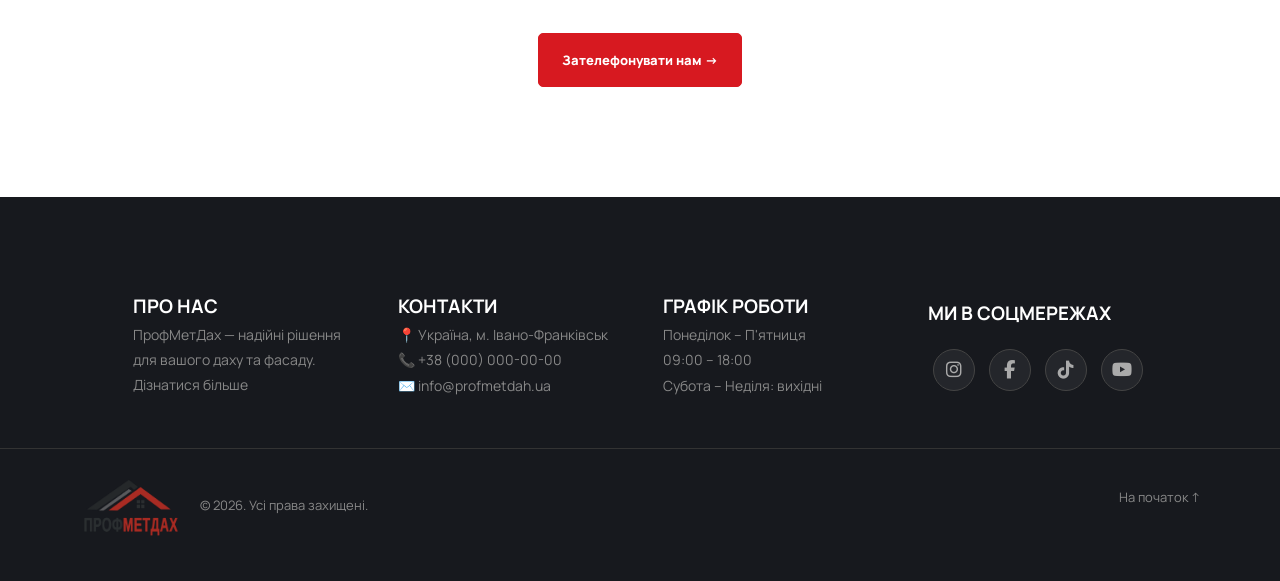
==== commit ae40eb8f: "Оновлено заставку сайту та додано відео" ====
--- a/index.html
+++ b/index.html
@@ -28,9 +28,45 @@
     <link rel="stylesheet" href="style.css">
     <link rel="stylesheet" href="faq.css">
     <link rel="stylesheet" href="callback.css">
+    <link rel="stylesheet" href="loader/loader.css">
 </head>
 
 <body>
+    <!-- LOADER -->
+<div id="site-loader" class="site-loader">
+    <video class="loader-video" autoplay muted playsinline>
+        <source src="videos/loader-background.mp4" type="video/mp4">
+    </video>
+    <div class="loader-content">
+        <div class="loader-logo-animation">
+
+            <img
+                class="loader-logo-base"
+                src="images/logo-animation/logo-base.png"
+                alt=""
+            >
+
+            <img
+                class="loader-roof-piece loader-roof-dark"
+                src="images/logo-animation/roof-dark.png"
+                alt=""
+            >
+
+            <img
+                class="loader-roof-piece loader-roof-gray"
+                src="images/logo-animation/roof-gray.png"
+                alt=""
+            >
+
+            <img
+                class="loader-roof-piece loader-roof-red"
+                src="images/logo-animation/roof-red.png"
+                alt=""
+            >
+
+        </div>
+    </div>
+</div>
 
     <!-- HEADER -->
     <header class="header" id="header">
@@ -620,5 +656,7 @@
 <!-- CATALOG SCRIPT -->
 <script src="catalog/catalog.js"></script>
 <script src="faq.js"></script>
+<!-- LOADER SCRIPT -->
+<script src="loader/loader.js"></script>
 </body>
 </html>
--- a/style.css
+++ b/style.css
@@ -1767,6 +1767,8 @@
 
 /* LOGO ROOF ASSEMBLY ANIMATION */
 
+/* LOGO ROOF ASSEMBLY ANIMATION */
+
 .logo-animation {
     position: relative;
     width: 230px;
--- a/loader/loader.css
+++ b/loader/loader.css
@@ -0,0 +1,186 @@
+/* =========================================
+   PROFМЕТДАХ — LOADER
+========================================= */
+
+.site-loader {
+    position: fixed;
+    inset: 0;
+    z-index: 99999;
+    display: flex;
+    align-items: center;
+    justify-content: center;
+    overflow: hidden;
+    background: #17191e;
+    opacity: 1;
+    visibility: visible;
+    transition: opacity 0.8s ease, visibility 0.8s ease;
+}
+
+.site-loader.loader-hidden {
+    opacity: 0;
+    visibility: hidden;
+    pointer-events: none;
+}
+
+/* Відео на задньому плані */
+.loader-video {
+    position: absolute;
+    inset: 0;
+    width: 100%;
+    height: 100%;
+    object-fit: cover;
+    z-index: 0;
+}
+
+/* Логотип поверх відео */
+.loader-content {
+    position: relative;
+    z-index: 1;
+    display: flex;
+    align-items: center;
+    justify-content: center;
+    width: 100%;
+    padding: 20px;
+}
+
+/* Зникнення заставки */
+
+.site-loader.loader-hidden {
+    opacity: 0;
+    visibility: hidden;
+    pointer-events: none;
+}
+
+/* Контейнер логотипа */
+
+.loader-content {
+    display: flex;
+    align-items: center;
+    justify-content: center;
+
+    width: 100%;
+    padding: 20px;
+}
+
+/* Основна конструкція логотипа */
+
+.loader-logo-animation {
+    position: relative;
+
+    width: min(80vw, 460px);
+
+    aspect-ratio: 2048 / 453;
+
+    flex-shrink: 0;
+}
+
+/* Усі зображення */
+
+.loader-logo-animation img {
+    position: absolute;
+
+    display: block;
+
+    max-width: none;
+    height: auto;
+
+    filter: none;
+}
+
+/* Основа логотипа */
+
+.loader-logo-animation .loader-logo-base {
+    inset: 0;
+
+    width: 100%;
+    height: 100%;
+}
+
+/* Частини даху */
+
+.loader-logo-animation .loader-roof-piece {
+    opacity: 0;
+
+    animation:
+        loaderRoofAssemble
+        0.9s
+        cubic-bezier(.2, .75, .3, 1)
+        forwards;
+}
+
+/* Темна частина */
+
+.loader-logo-animation .loader-roof-dark {
+    left: 2.49%;
+    top: 10.15%;
+
+    width: 25.59%;
+
+    animation-delay: 0.15s;
+
+    --start-x: -35px;
+    --start-y: -20px;
+}
+
+/* Сіра частина */
+
+.loader-logo-animation .loader-roof-gray {
+    left: 8.45%;
+    top: 24.28%;
+
+    width: 16.5%;
+
+    animation-delay: 0.45s;
+
+    --start-x: -25px;
+    --start-y: 15px;
+}
+
+/* Червона частина */
+
+.loader-logo-animation .loader-roof-red {
+    left: 13.33%;
+    top: 26.71%;
+
+    width: 31.05%;
+
+    animation-delay: 0.7s;
+
+    --start-x: 35px;
+    --start-y: -20px;
+}
+
+/* Анімація складання */
+
+@keyframes loaderRoofAssemble {
+
+    0% {
+        opacity: 0;
+
+        transform:
+            translate(
+                var(--start-x),
+                var(--start-y)
+            );
+    }
+
+    70% {
+        opacity: 1;
+    }
+
+    100% {
+        opacity: 1;
+
+        transform: translate(0, 0);
+    }
+}
+
+/* Мобільна версія */
+
+@media (max-width: 600px) {
+
+    .loader-logo-animation {
+        width: 88vw;
+    }
+
+}
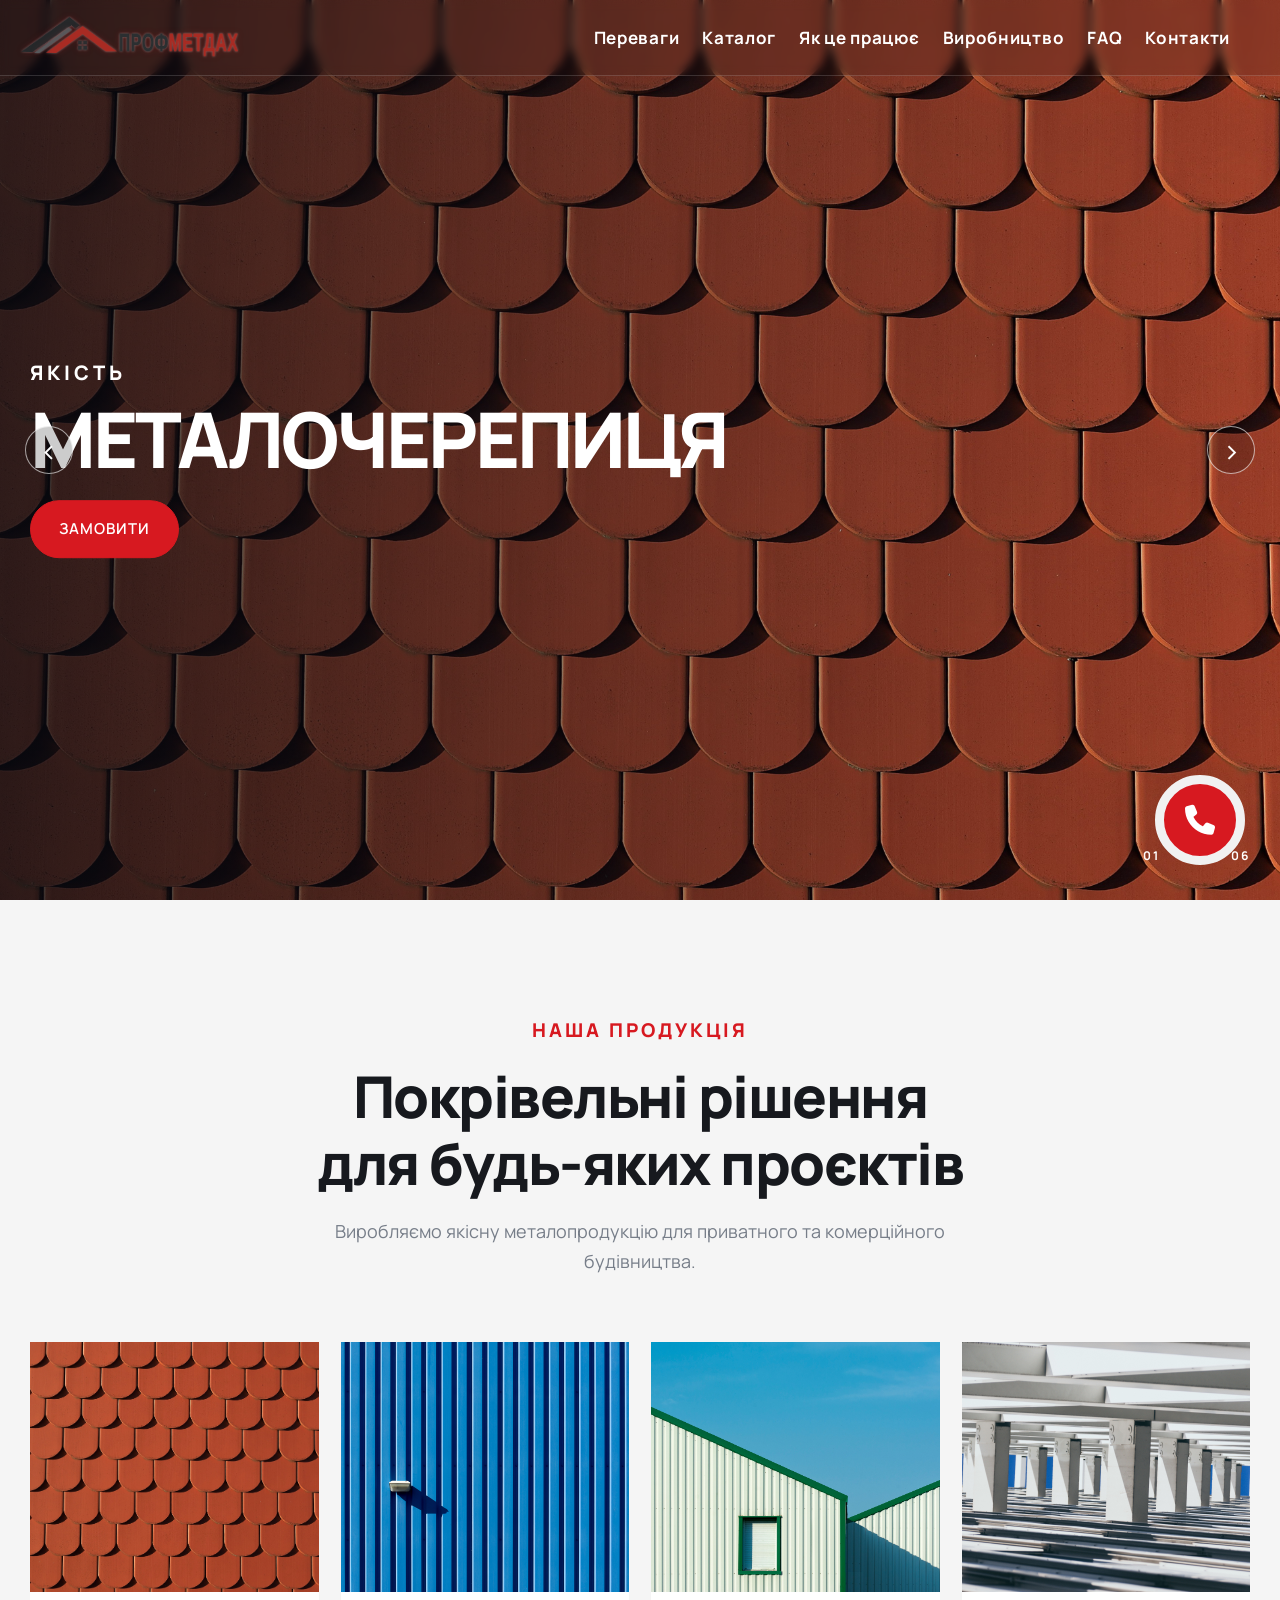
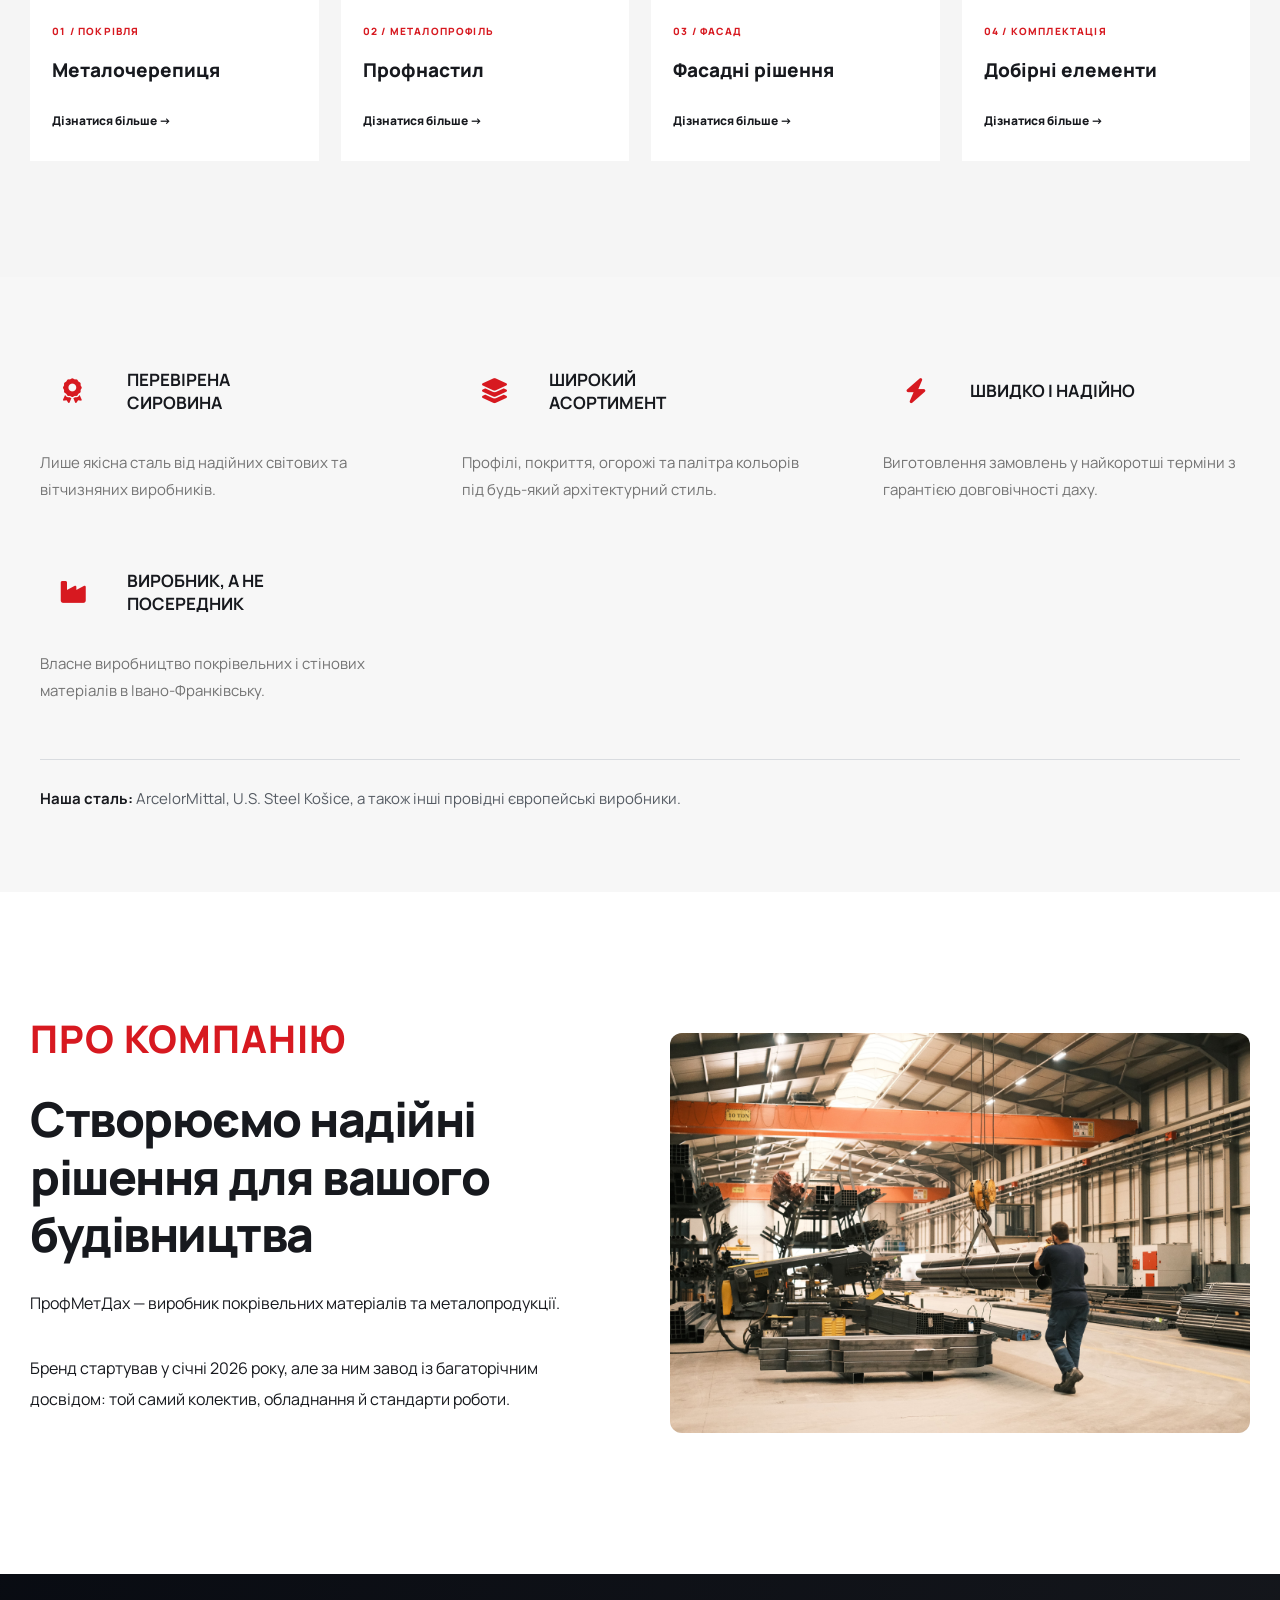
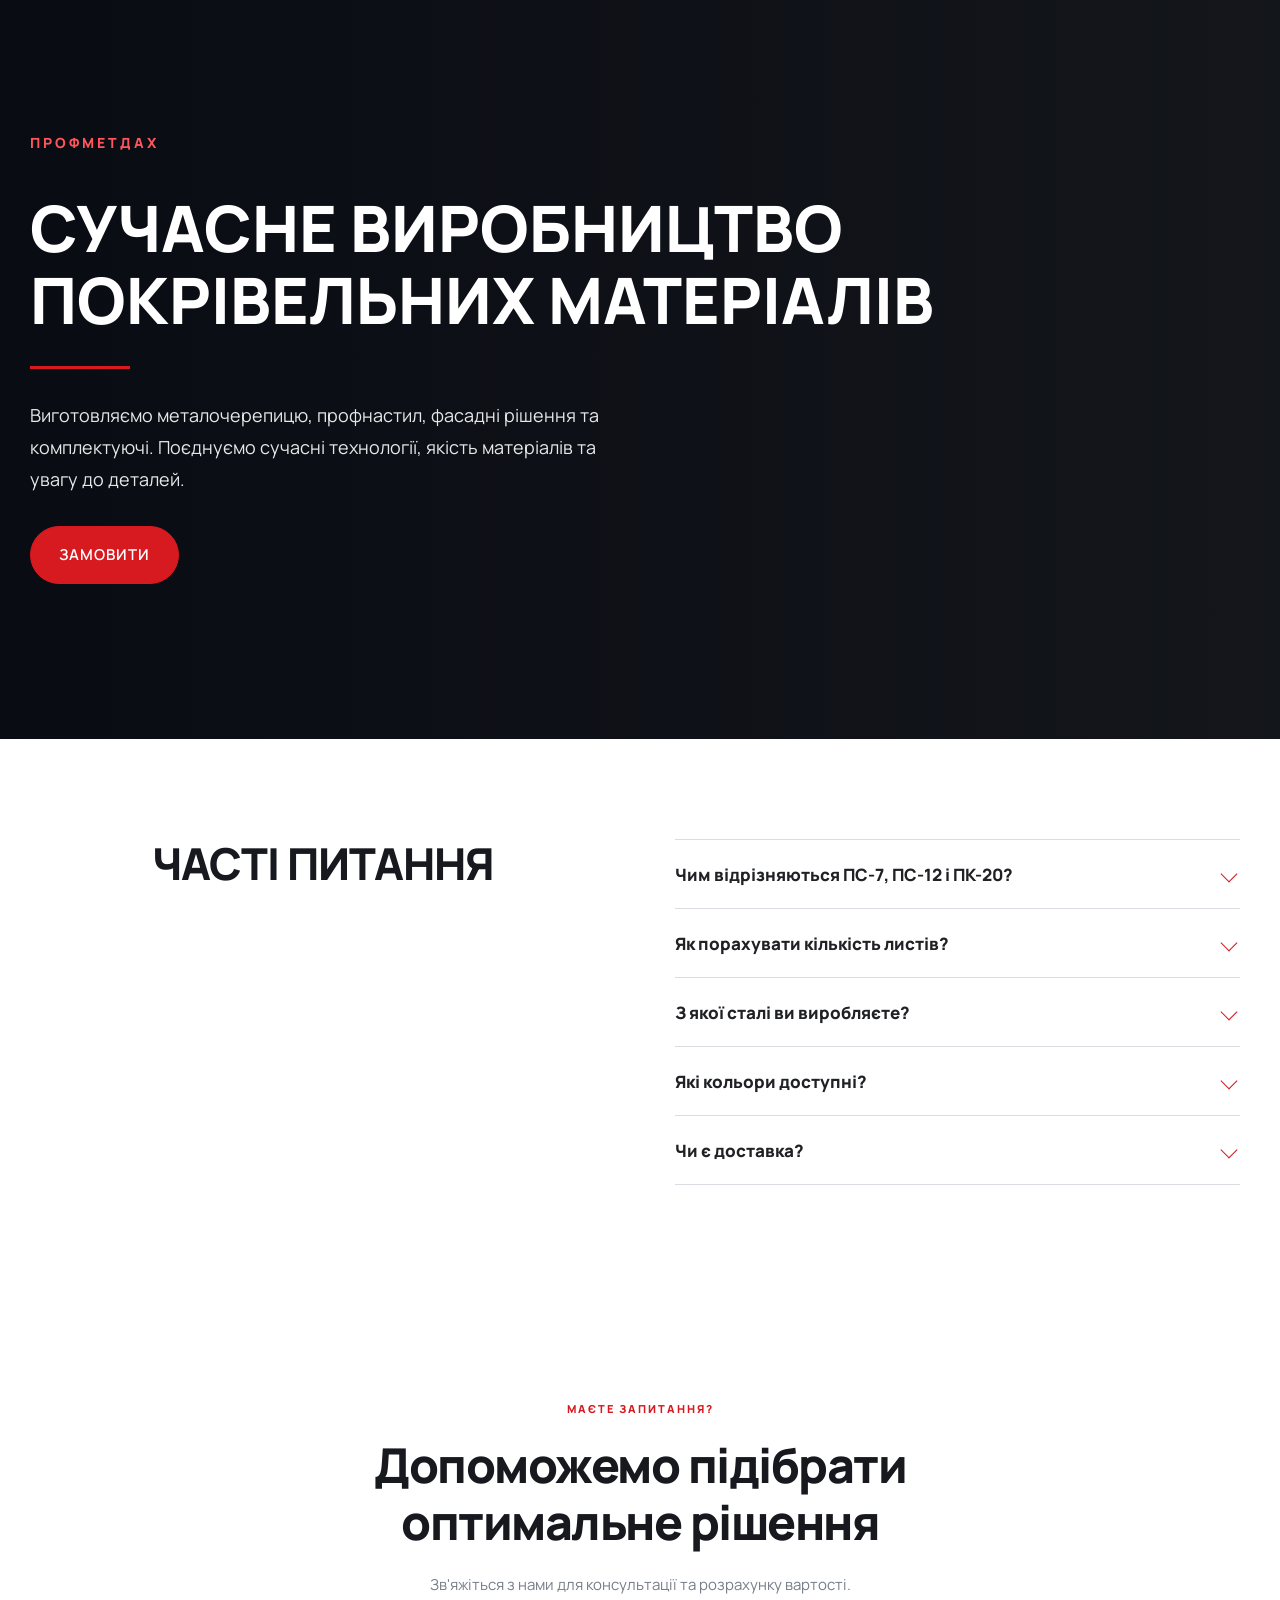
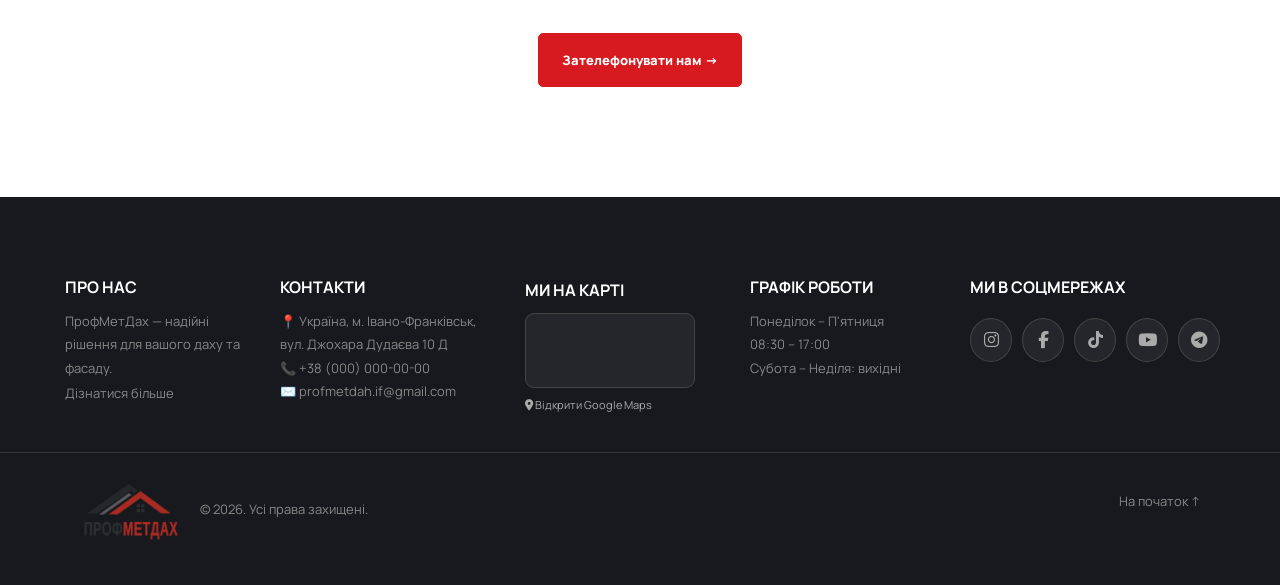
==== commit 37bd725a: "Оновлено футер та додано карту Google Maps" ====
--- a/index.html
+++ b/index.html
@@ -580,50 +580,76 @@
 
 <!-- FOOTER -->
 <footer class="footer">
-    <div class="container footer-container">
-
-        <div class="footer-column">
-            <h3>ПРО НАС</h3>
-            <p>ПрофМетДах — надійні рішення для вашого даху та фасаду.</p>
-            <a href="#about">Дізнатися більше</a>
-        </div>
-
-        <div class="footer-column">
-            <h3>КОНТАКТИ</h3>
-            <p>📍 Україна, м. Івано-Франківськ</p>
-            <p>📞 +38 (000) 000-00-00</p>
-            <p>✉️ info@profmetdah.ua</p>
-        </div>
-
-        <div class="footer-column">
-            <h3>ГРАФІК РОБОТИ</h3>
-            <p>Понеділок – П'ятниця</p>
-            <p>09:00 – 18:00</p>
-            <p>Субота – Неділя: вихідні</p>
-        </div>
-
-        <div class="footer-column">
-            <h3>МИ В СОЦМЕРЕЖАХ</h3>
-           <div class="footer-socials">
-    <a href="https://www.instagram.com/" target="_blank" aria-label="Instagram">
-        <i class="fa-brands fa-instagram"></i>
-    </a>
-
-    <a href="https://www.facebook.com/" target="_blank" aria-label="Facebook">
-        <i class="fa-brands fa-facebook-f"></i>
-    </a>
-
-    <a href="https://www.tiktok.com/" target="_blank" aria-label="TikTok">
-        <i class="fa-brands fa-tiktok"></i>
-    </a>
-
-    <a href="https://www.youtube.com/" target="_blank" aria-label="YouTube">
-        <i class="fa-brands fa-youtube"></i>
-    </a>
+    
+<div class="container footer-container">
+
+    <!-- ПРО НАС -->
+    <div class="footer-column">
+        <h3>ПРО НАС</h3>
+        <p>ПрофМетДах — надійні рішення для вашого даху та фасаду.</p>
+        <a href="#about">Дізнатися більше</a>
+    </div>
+
+    <!-- КОНТАКТИ -->
+    <div class="footer-column">
+        <h3>КОНТАКТИ</h3>
+        <p>📍 Україна, м. Івано-Франківськ,<br>вул. Джохара Дудаєва 10 Д</p>
+        <p>📞 +38 (000) 000-00-00</p>
+        <p>✉️ profmetdah.if@gmail.com</p>
+    </div>
+
+    <!-- КАРТА -->
+    <div class="footer-column footer-map-column">
+        <h3>МИ НА КАРТІ</h3>
+        <div class="footer-map">
+            <iframe
+                src="https://www.google.com/maps?q=Івано-Франківськ,Джохара%20Дудаєва%2010Д&output=embed"
+                title="Розташування ПрофМетДах"
+                loading="lazy"
+                allowfullscreen>
+            </iframe>
+        </div>
+        <a class="footer-map-link"
+           href="https://www.google.com/maps/search/?api=1&query=Івано-Франківськ%2C%20Джохара%20Дудаєва%2010Д"
+           target="_blank"
+           rel="noopener noreferrer">
+            <i class="fa-solid fa-location-dot"></i>
+            Відкрити Google Maps
+        </a>
+    </div>
+
+    <!-- ГРАФІК РОБОТИ -->
+    <div class="footer-column">
+        <h3>ГРАФІК РОБОТИ</h3>
+        <p>Понеділок – П'ятниця</p>
+        <p>08:30 – 17:00</p>
+        <p>Субота – Неділя: вихідні</p>
+    </div>
+
+    <!-- СОЦМЕРЕЖІ -->
+    <div class="footer-column">
+        <h3>МИ В СОЦМЕРЕЖАХ</h3>
+        <div class="footer-socials">
+            <a href="https://www.instagram.com/profmetdah?rpxt=MWwwamY5ZnNqdGUxYw%3D%3D&utm_source=qr" target="_blank" aria-label="Instagram">
+                <i class="fa-brands fa-instagram"></i>
+            </a>
+            <a href="https://www.facebook.com/" target="_blank" aria-label="Facebook">
+                <i class="fa-brands fa-facebook-f"></i>
+            </a>
+            <a href="https://www.tiktok.com/@profmetdakh?_r=1&_t=ZS-9BJwE9LwPau" target="_blank" aria-label="TikTok">
+                <i class="fa-brands fa-tiktok"></i>
+            </a>
+            <a href="https://www.youtube.com/" target="_blank" aria-label="YouTube">
+                <i class="fa-brands fa-youtube"></i>
+            </a>
+            <a href="https://t.me/profmetdach" target="_blank" rel="noopener noreferrer" aria-label="Telegram">
+                <i class="fa-brands fa-telegram"></i>
+            </a>
+        </div>
+    </div>
+
 </div>
-        </div>
-
-    </div>
+
 
     <div class="footer-bottom">
 
--- a/style.css
+++ b/style.css
@@ -1407,12 +1407,18 @@
 }
 
 .footer-socials a {
-    width: 42px;
-    height: 42px;
+    width: 44px;
+    height: 44px;
+    min-width: 44px;
+    min-height: 44px;
+    aspect-ratio: 1 / 1;
+    flex: 0 0 44px;
+
     display: flex;
     justify-content: center;
     align-items: center;
 
+    box-sizing: border-box;
     color: #aaa;
     background: #24262b;
     border: 1px solid #444;
@@ -1972,4 +1978,203 @@
 
 .profile-name {
     display: none;
-}+}
+
+/* ========================================
+   FOOTER — 5 КОЛОНОК З КАРТОЮ
+======================================== */
+
+
+
+/* ========================================
+   FOOTER — ВИРІВНЮВАННЯ 5 КОЛОНОК
+======================================== */
+
+
+.footer-container {
+    display: grid;
+    grid-template-columns: 190px 245px 175px 195px 245px;
+    justify-content: center;
+    align-items: start;
+    gap: 25px;
+
+    width: 100%;
+    max-width: 1250px;
+    margin: 0 auto;
+
+    padding: 45px 20px 40px;
+}
+
+
+.footer-column {
+    min-width: 0;
+}
+
+.footer-column h3 {
+    color: #fff;
+    font-size: 16px;
+    font-weight: 700;
+    line-height: 1.3;
+    margin: 0 0 12px;
+}
+
+.footer-column p,
+.footer-column > a {
+    color: #888;
+    font-size: 13px;
+    line-height: 1.8;
+    text-decoration: none;
+}
+
+.footer-column > a:hover {
+    color: #d71920;
+}
+
+/* ========================================
+   GOOGLE MAPS
+======================================== */
+
+.footer-map-column {
+    display: flex;
+    flex-direction: column;
+    align-items: flex-start;
+    position: relative;
+    top: 3px;
+    left: -25px;
+}
+
+.footer-map-column h3 {
+    text-align: left;
+}
+
+.footer-map-link {
+    text-align: left;
+}
+
+.footer-map {
+    width: 170px;
+    padding: 4px;
+    background: #24262b;
+    border: 1px solid #444;
+    border-radius: 9px;
+    overflow: hidden;
+}
+
+.footer-map iframe {
+    display: block;
+    width: 100%;
+    height: 65px;
+    border: 0;
+    border-radius: 5px;
+}
+
+.footer-map-link {
+    display: inline-block;
+    margin-top: 7px;
+    color: #aaa !important;
+    font-size: 11px !important;
+    line-height: 1.5;
+    text-decoration: none;
+    transition: color .3s ease;
+}
+
+.footer-map-link:hover {
+    color: #d71920 !important;
+}
+
+/* ========================================
+   SOCIAL MEDIA
+======================================== */
+
+.footer-socials {
+    display: flex;
+    flex-direction: row;
+    align-items: center;
+    justify-content: flex-start;
+    gap: 10px;
+    margin-top: 20px;
+    flex-wrap: nowrap;
+}
+
+.footer-socials a {
+    width: 42px;
+    height: 42px;
+    min-width: 42px;
+    flex: 0 0 42px;
+
+    display: flex;
+    align-items: center;
+    justify-content: center;
+
+    box-sizing: border-box;
+    border: 1px solid #444;
+    border-radius: 50%;
+
+    background: #24262b;
+    color: #aaa;
+    font-size: 17px;
+
+    text-decoration: none;
+    transition: all .3s ease;
+}
+
+.footer-socials a:hover {
+    color: #fff;
+    background: #d71920;
+    border-color: #d71920;
+    transform: translateY(-4px);
+}
+
+/* ========================================
+   TABLET
+======================================== */
+
+@media (max-width: 1250px) {
+    .footer-container {
+        grid-template-columns: repeat(3, minmax(0, 1fr));
+        gap: 30px;
+    }
+
+    .footer-socials {
+        flex-wrap: wrap;
+    }
+}
+
+/* ========================================
+   MOBILE
+======================================== */
+
+@media (max-width: 650px) {
+    .footer-container {
+        grid-template-columns: 1fr;
+        gap: 30px;
+        padding: 40px 25px;
+    }
+
+    .footer-map {
+        width: 100%;
+        max-width: 260px;
+    }
+
+    .footer-map iframe {
+        height: 150px;
+    }
+
+    .footer-socials {
+        justify-content: flex-start;
+        flex-wrap: wrap;
+    }
+}
+
+
+/* ОДНАКОВЕ ВИРІВНЮВАННЯ ЗАГОЛОВКІВ ФУТЕРА */
+
+.footer-column h3 {
+    text-align: left;
+    margin-top: 0;
+    margin-bottom: 12px;
+}
+
+.footer-container {
+    align-items: start;
+}
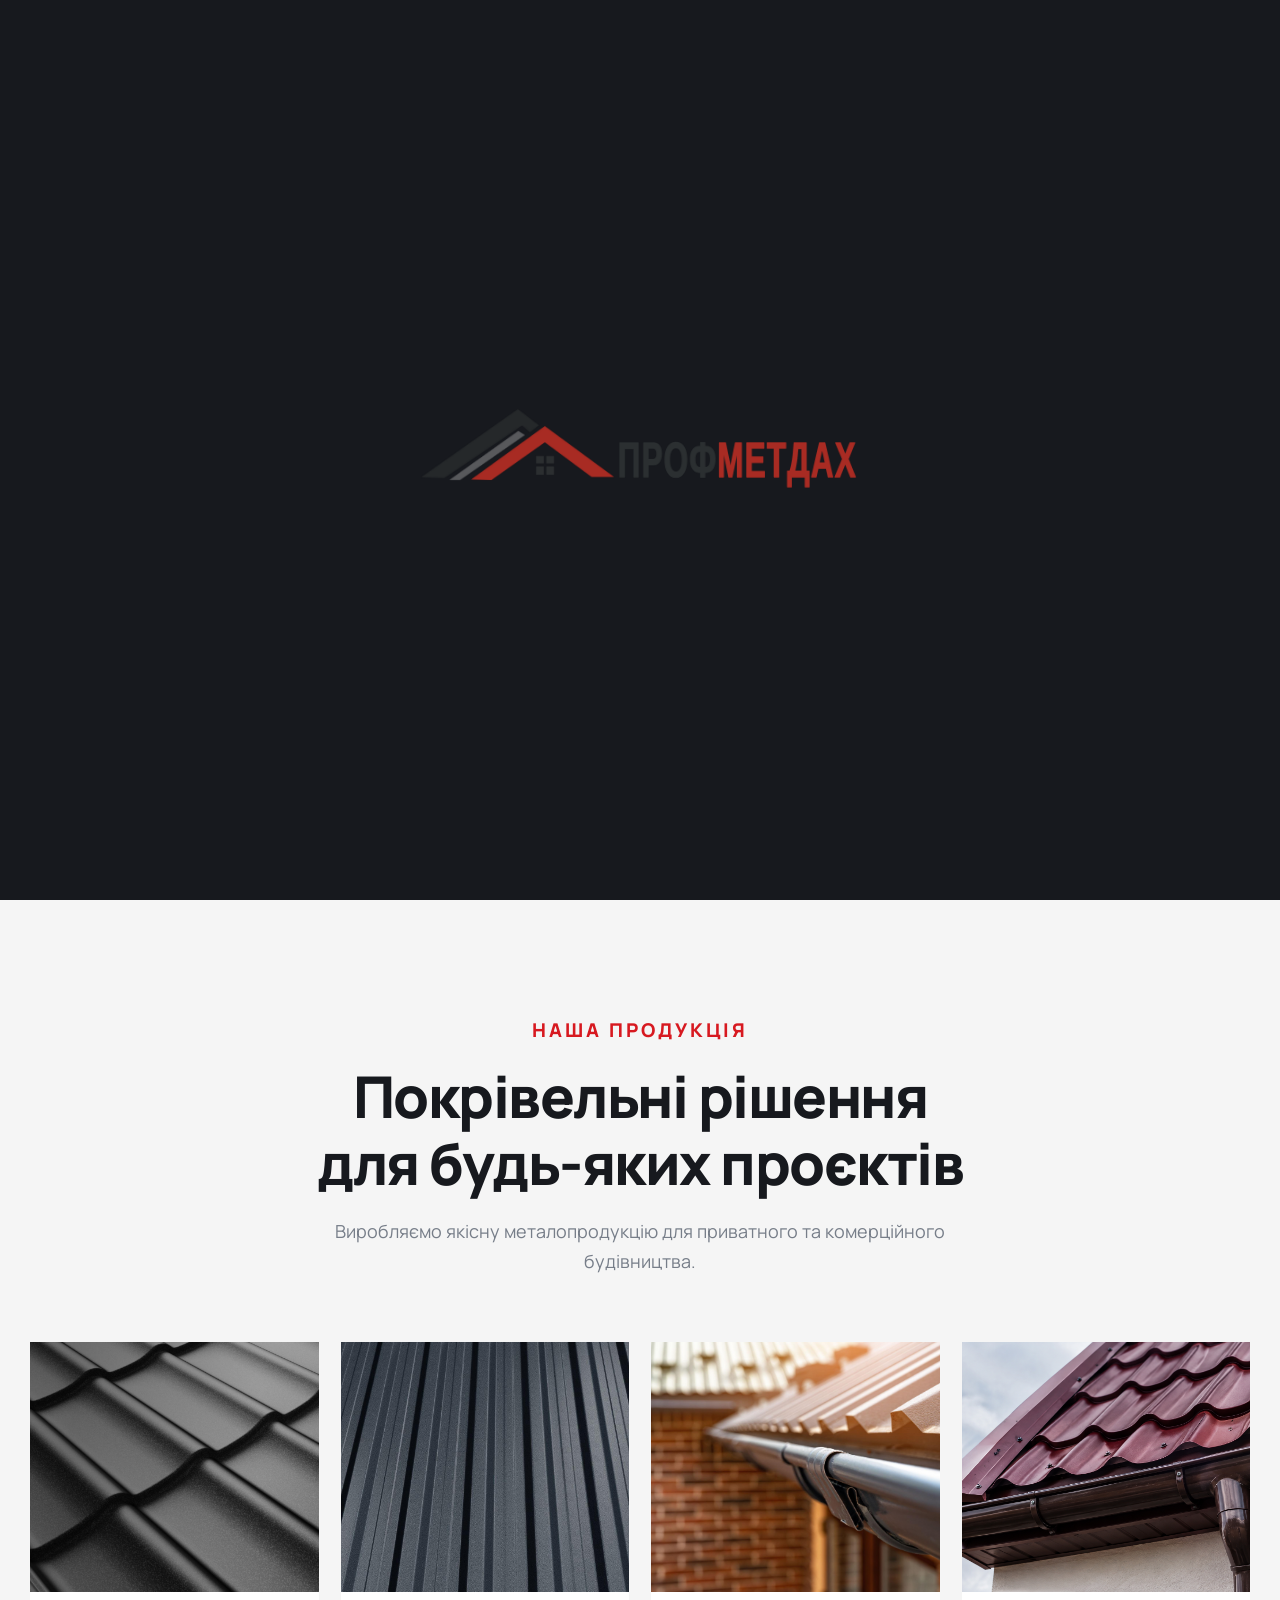
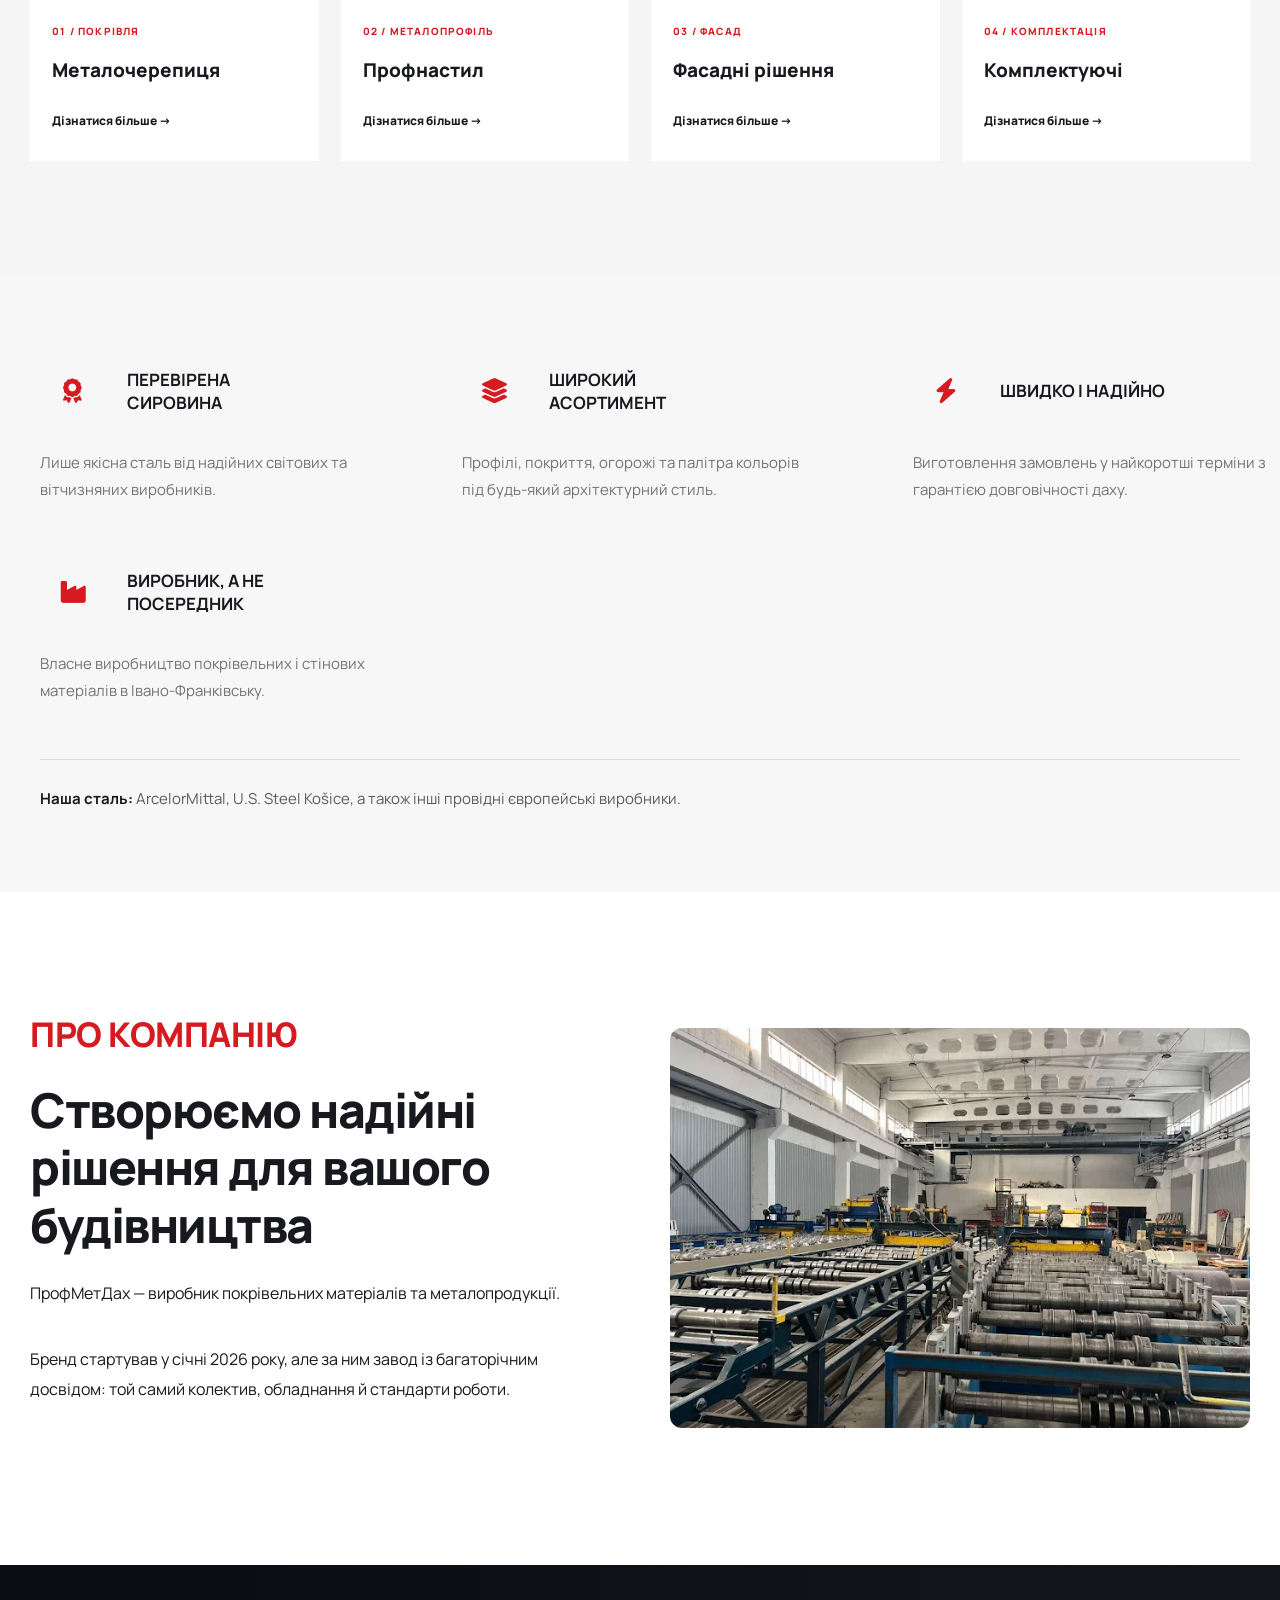
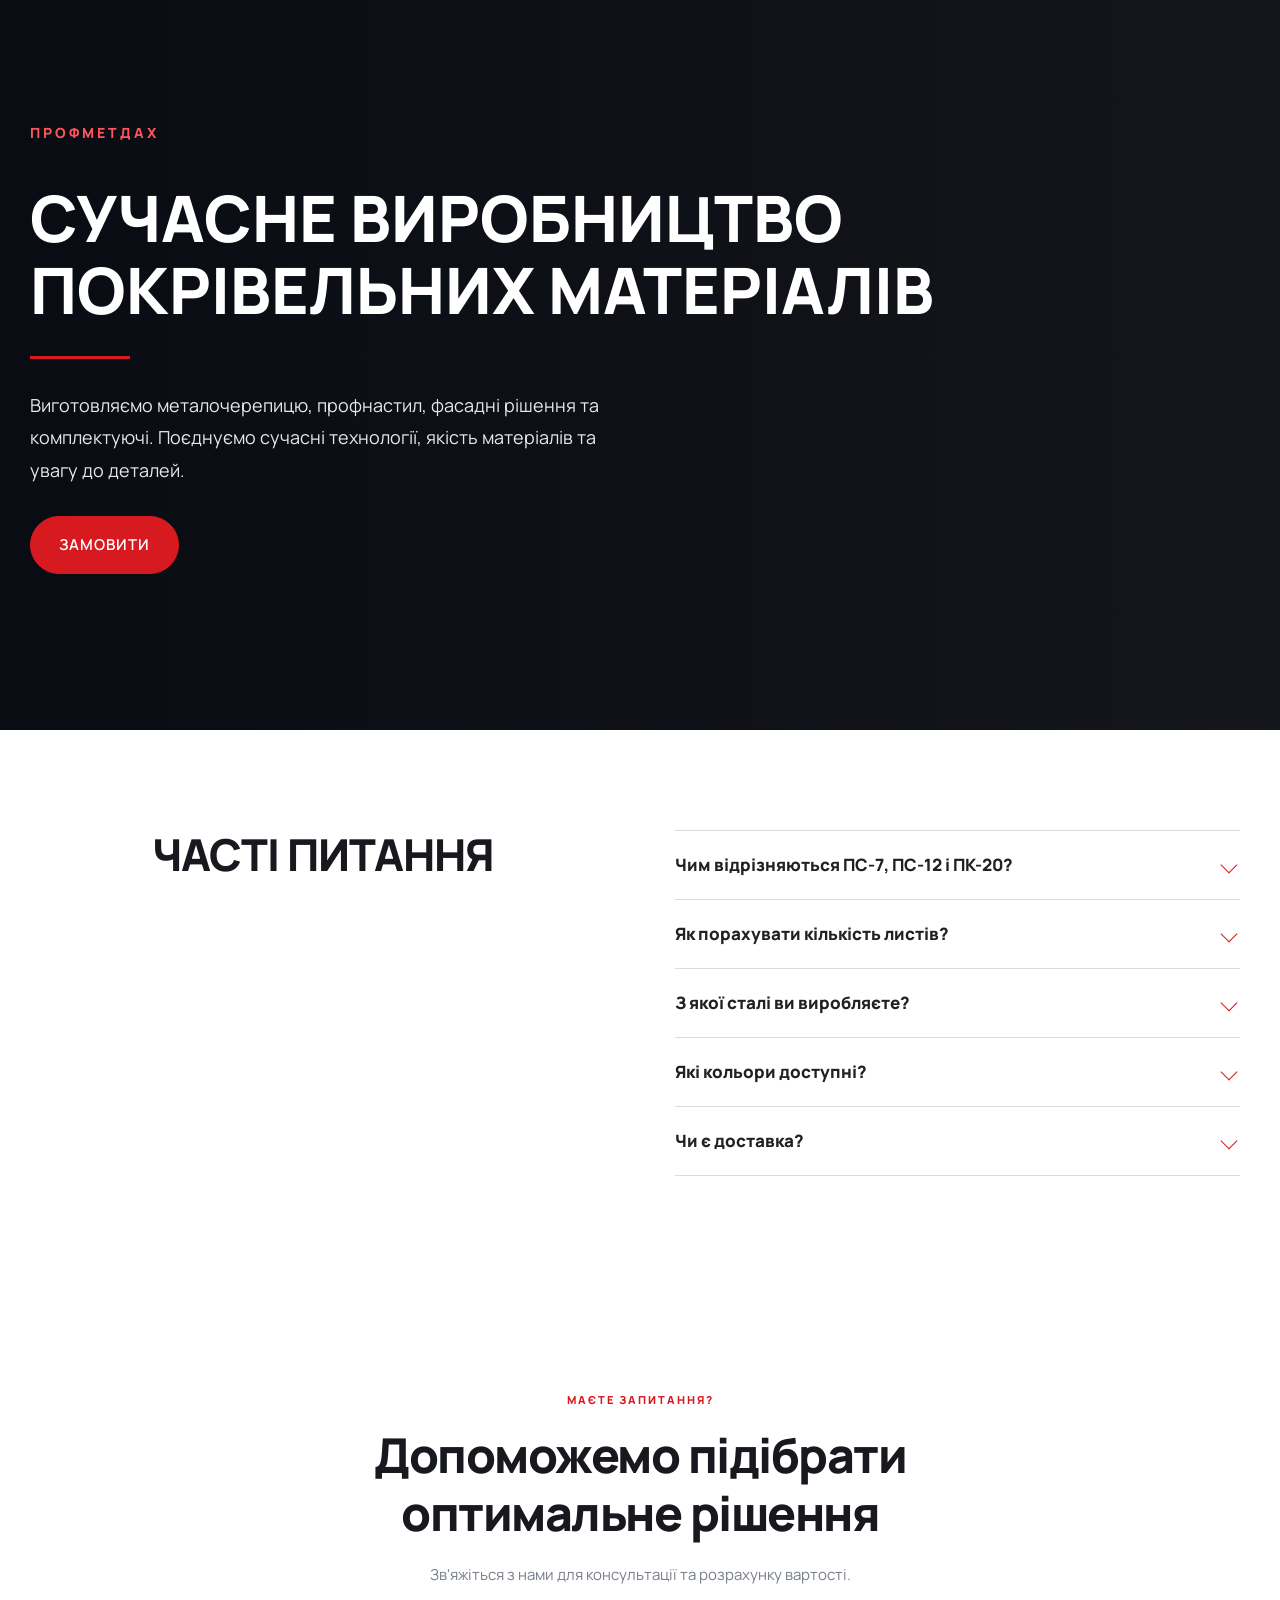
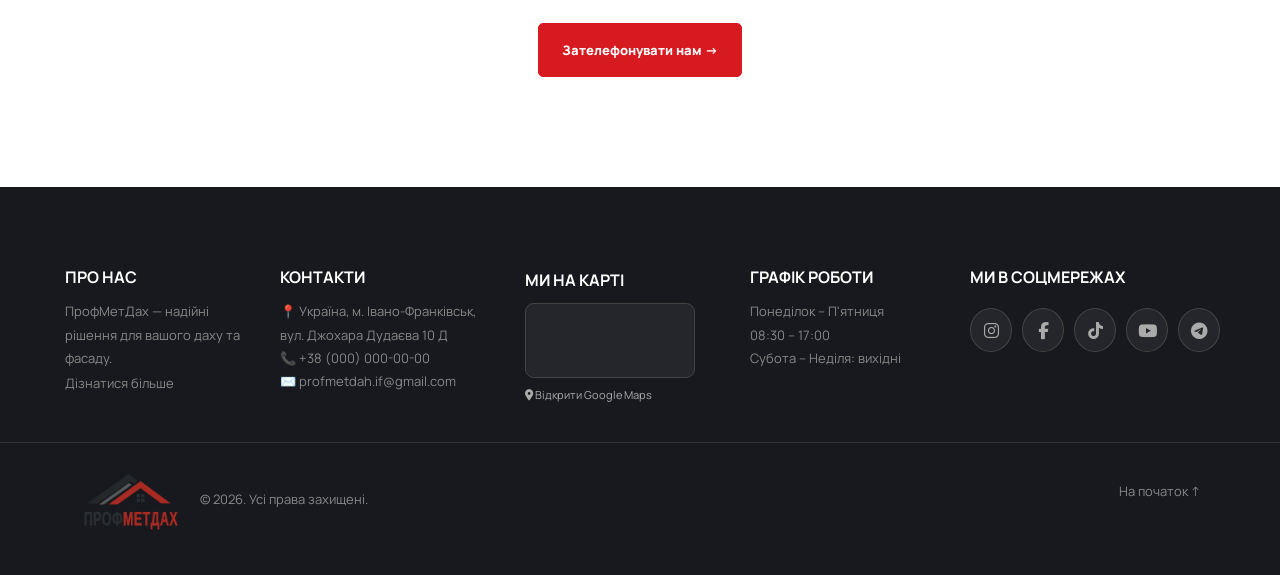
==== commit 80cd777f: "Оновлення сайту" ====
--- a/index.html
+++ b/index.html
@@ -106,6 +106,7 @@
 
     <a href="#contacts">Контакти</a>
 
+    <a href="geometry.html">Геометрія продукції</a>
 </nav>
 
             <!-- MOBILE MENU BUTTON -->
@@ -129,97 +130,78 @@
     <!-- MAIN -->
     <main>
 
-       <!-- HERO SLIDER -->
+      
+<!-- HERO SLIDER -->
 <section class="hero-slider" id="home">
 
     <div class="hero-slides">
 
-        <!-- СЛАЙД 1 -->
-        <div class="hero-slide active">
-            <img src="images/products/metal-tile.jpg"
-                 alt="Металочерепиця">
-            <div class="hero-slide-overlay"></div>
-            <div class="hero-slide-content">
-                <span>Якість</span>
-                <h1>МЕТАЛОЧЕРЕПИЦЯ</h1>
-                 <a href="#contacts" class="hero-order-btn">
-        ЗАМОВИТИ 
-    </a>
-            </div>
-        </div>
-
-        <!-- СЛАЙД 2 -->
+        <!-- СЛАЙД 1 — ГОЛОВНИЙ БАНЕР -->
+<div class="hero-slide active">
+    <img src="images/products/banner.jpg"
+         alt="Власне виробництво металопрофілю">
+
+    <div class="hero-slide-overlay"></div>
+
+    <div class="hero-slide-content">
+        <h1 class="hero-main-title">
+            СИЛЬНИЙ<br>
+            ІМІДЖЕВИЙ<br>
+        </h1>
+
+        <div class="hero-red-line"></div>
+
+        <p class="hero-description">
+            Майбутнє архітектури починається з надійних рішень.
+            ПРОФМЕТДАХ — поєднуємо сучасні технології, точність
+            виробництва та якість металу.
+        </p>
+    </div>
+</div>
+
+        <!-- СЛАЙД 2 — ПРОФНАСТИЛ -->
         <div class="hero-slide">
             <img src="images/products/profnastil.jpg"
                  alt="Профнастил">
             <div class="hero-slide-overlay"></div>
             <div class="hero-slide-content">
-                <span>Надійність</span>
+                <span>НАДІЙНІСТЬ</span>
                 <h1>ПРОФНАСТИЛ</h1>
-                 <a href="#contacts" class="hero-order-btn">
-        ЗАМОВИТИ 
-    </a>
-            </div>
-        </div>
-
-        <!-- СЛАЙД 3 -->
+                <a href="#contacts" class="hero-order-btn">
+                    ЗАМОВИТИ
+                </a>
+            </div>
+        </div>
+
+        <!-- СЛАЙД 3 — МЕТАЛОЧЕРЕПИЦЯ -->
         <div class="hero-slide">
-            <img src="images/products/facade.jpg"
-                 alt="Фасадні рішення">
+            <img src="images/products/metal-tile.jpg"
+                 alt="Металочерепиця">
             <div class="hero-slide-overlay"></div>
             <div class="hero-slide-content">
-                <span>Довговічність</span>
-                <h1>ФАСАДНІ РІШЕННЯ</h1>
-                 <a href="#contacts" class="hero-order-btn">
-        ЗАМОВИТИ 
-    </a>
-            </div>
-        </div>
-
-        <!-- СЛАЙД 4 -->
+                <span>ЯКІСТЬ</span>
+                <h1>МЕТАЛОЧЕРЕПИЦЯ</h1>
+                <a href="#contacts" class="hero-order-btn">
+                    ЗАМОВИТИ
+                </a>
+            </div>
+        </div>
+
+        <!-- СЛАЙД 4 — КОМПЛЕКТУЮЧІ -->
         <div class="hero-slide">
             <img src="images/products/accessories.jpg"
-                 alt="Добірні елементи">
+                 alt="Комплектуючі">
             <div class="hero-slide-overlay"></div>
             <div class="hero-slide-content">
-                <span>Комфорт</span>
-                <h1>ДОБІРНІ ЕЛЕМЕНТИ</h1>
-                 <a href="#contacts" class="hero-order-btn">
-        ЗАМОВИТИ 
-    </a>
-            </div>
-        </div>
-
-        <!-- СЛАЙД 5 -->
-<div class="hero-slide">
-    <img src="images/products/flat-sheet.jpg"
-         alt="Плоский лист">
-    <div class="hero-slide-overlay"></div>
-    <div class="hero-slide-content">
-        <span>Міцність</span>
-        <h1>ПЛОСКИЙ ЛИСТ</h1>
-        <a href="#contacts" class="hero-order-btn">
-            ЗАМОВИТИ
-        </a>
-    </div>
-</div>
-
-<!-- СЛАЙД 6 -->
-<div class="hero-slide">
-    <img src="images/products/screws.jpg"
-         alt="Саморізи">
-    <div class="hero-slide-overlay"></div>
-    <div class="hero-slide-content">
-        <span>НАДІЙНЕ КРІПЛЕННЯ</span>
-        <h1>САМОРІЗИ</h1>
-        <a href="#contacts" class="hero-order-btn">
-            ЗАМОВИТИ
-        </a>
-    </div>
-</div>
-
-    </div>
-    
+                <span>ДОБІРНІ ЕЛЕМЕНТИ</span>
+                <h1>КОМПЛЕКТАЦІЯ</h1>
+                <a href="#contacts" class="hero-order-btn">
+                    ЗАМОВИТИ
+                </a>
+            </div>
+        </div>
+
+    </div>
 
     <!-- СТРІЛКИ -->
     <button class="hero-arrow hero-prev" type="button"
@@ -232,11 +214,11 @@
     <div class="hero-counter">
         <span id="currentSlide">01</span>
         <span class="hero-counter-line"></span>
-        <span>06</span>
+        <span>04</span>
     </div>
 
 </section>
-
+    
 
         <!-- PRODUCTS SECTION -->
         <section class="products" id="products">
@@ -266,7 +248,7 @@
                     <article class="product-card">
 
                         <div class="product-image">
-                            <img src="images/products/metal-tile.jpg"
+                            <img src="images/products/product-metal-tile.jpg"
                                  alt="Металочерепиця"
                                  loading="lazy">
                         </div>
@@ -285,7 +267,7 @@
                     <article class="product-card">
 
                         <div class="product-image">
-                            <img src="images/products/profnastil.jpg"
+                            <img src="images/products/product-profnastil.jpg"
                                  alt="Профнастил"
                                  loading="lazy">
                         </div>
@@ -304,7 +286,7 @@
                     <article class="product-card">
 
                         <div class="product-image">
-                            <img src="images/products/facade.jpg"
+                            <img src="images/products/product-facade.jpg"
                                  alt="Фасадні рішення"
                                  loading="lazy">
                         </div>
@@ -323,14 +305,15 @@
                     <article class="product-card">
 
                         <div class="product-image">
-                            <img src="images/products/accessories.jpg"
-                                 alt="Добірні елементи"
+                            <img src="images/products/product-accessories.jpg"
+                                 alt="Комплектуючі" 
                                  loading="lazy">
                         </div>
 
                         <div class="product-info">
                             <span>04 / КОМПЛЕКТАЦІЯ</span>
-                            <h3>Добірні елементи</h3>
+                            <h3>Комплектуючі
+                            </h3>
                             <a href="#contacts">
                                 Дізнатися більше →
                             </a>
--- a/style.css
+++ b/style.css
@@ -1037,7 +1037,7 @@
     inset: 0;
     opacity: 0;
     visibility: hidden;
-    transition: opacity 1s ease, visibility 1s ease;
+    transition: opacity 1.4s ease, visibility 1.4s ease;
 }
 
 .hero-slide.active {
@@ -1075,7 +1075,7 @@
 .hero-slide-content {
     position: absolute;
     z-index: 2;
-    top: 50%;
+    top: 54%;
     left: max(30px, calc((100% - 1280px) / 2));
     transform: translateY(-50%);
     max-width: 850px;
@@ -1088,15 +1088,25 @@
     color: #ff555a;
     font-size: 12px;
     font-weight: 800;
-    letter-spacing: 3px;
+    letter-spacing: 3.5px;
+    text-transform: uppercase;
 }
 
 .hero-slide-content h1 {
-    font-size: clamp(42px, 6vw, 82px);
-    line-height: 1.05;
+    font-size: clamp(42px, 5.2vw, 72px);
+    line-height: 1.08;
     font-weight: 800;
-    letter-spacing: -3px;
+    letter-spacing: -2px;
     text-transform: uppercase;
+}
+
+.hero-description {
+    max-width: 450px;
+    margin-top: 20px;
+    font-size: 20px;
+    line-height: 1.5;
+    font-weight: 400;
+    color: #fff;
 }
 
 .hero-arrow {
@@ -1104,28 +1114,40 @@
     z-index: 5;
     top: 50%;
     transform: translateY(-50%);
-    width: 48px;
-    height: 48px;
-    border: 1px solid rgba(255,255,255,.6);
+
+    width: 46px;
+    height: 46px;
+
+    display: flex;
+    align-items: center;
+    justify-content: center;
+
+    border: 1px solid rgba(255,255,255,.35);
     border-radius: 50%;
-    background: rgba(0,0,0,.2);
+
+    background: rgba(20,20,20,.25);
+    backdrop-filter: blur(5px);
+
     color: #fff;
-    font-size: 30px;
+    font-size: 28px;
+    font-weight: 300;
+
     cursor: pointer;
-    transition: .3s ease;
+    transition: all .3s ease;
 }
 
 .hero-arrow:hover {
-    background: #d71920;
-    border-color: #d71920;
+    background: #e53935;
+    border-color: #e53935;
+    transform: translateY(-50%) scale(1.08);
 }
 
 .hero-prev {
-    left: 25px;
+    left: 30px;
 }
 
 .hero-next {
-    right: 25px;
+    right: 30px;
 }
 
 .hero-counter {
@@ -1135,7 +1157,7 @@
     right: max(30px, calc((100% - 1280px) / 2));
     display: flex;
     align-items: center;
-    gap: 13px;
+    gap: 10px;
     color: #fff;
     font-size: 12px;
     font-weight: 700;
@@ -1551,13 +1573,16 @@
     color: #17191e;
 }
 .about .about-label {
+    font-family: 'Manrope', sans-serif;
+    font-size: 34px;
+    font-weight: 800;
+    letter-spacing: -0.5px;
+    line-height: 1;
     color: #d71920;
-    font-size: clamp(32px, 4vw, 38px);
-    font-weight: 800;
-    letter-spacing: 1px;
-    line-height: 1.15;
     margin-bottom: 30px;
     text-transform: uppercase;
+    transform: scaleX(1.0) scaleY(1.0);
+    transform-origin: left center;
 }
 .about-content h2:not(.about-label) {
     margin-top: 0;
@@ -2178,3 +2203,18 @@
 .footer-container {
     align-items: start;
 }
+
+
+.hero-red-line {
+    width: 130px;
+    height: 4px;
+    background: #e31b23;
+    border-radius: 10px;
+    margin-top: 25px;
+    margin-bottom: 25px;
+}
+
+.advantage-item:nth-child(3) {
+    position: relative;
+    left: 30px;
+}
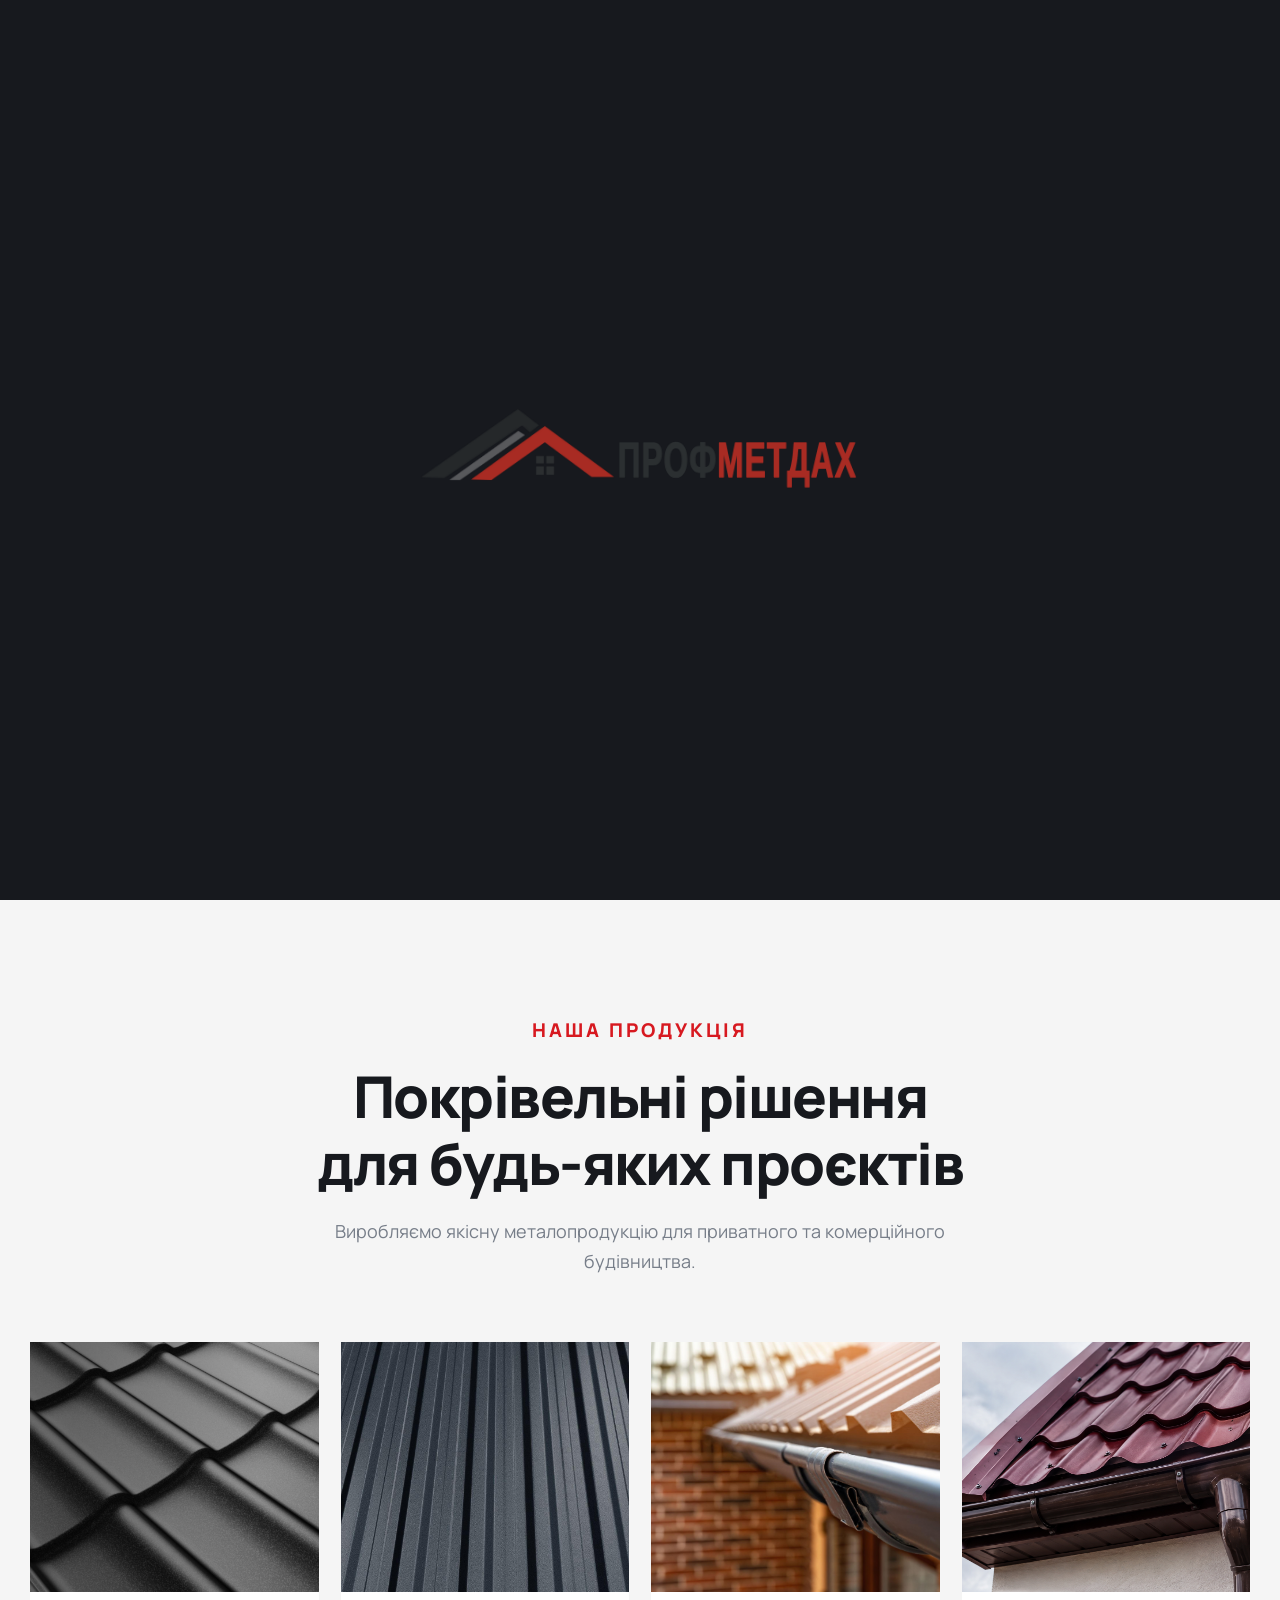
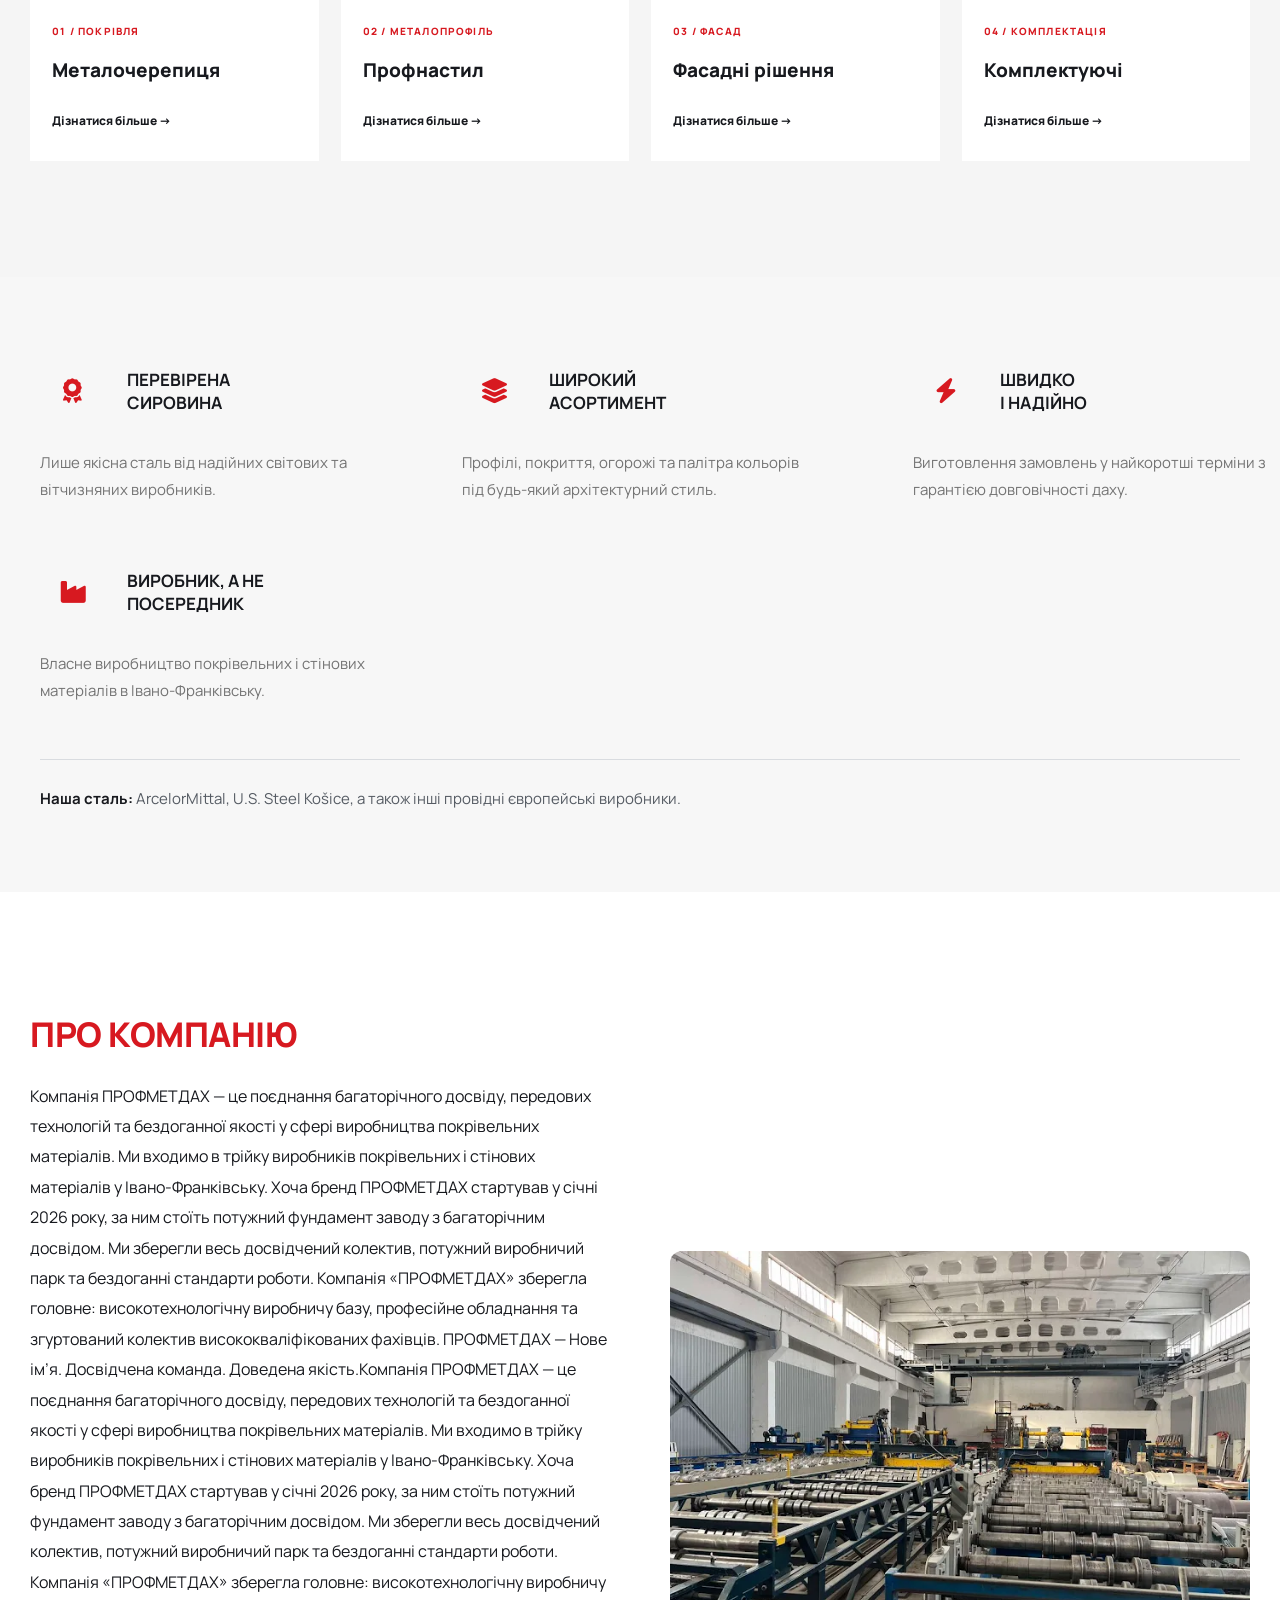
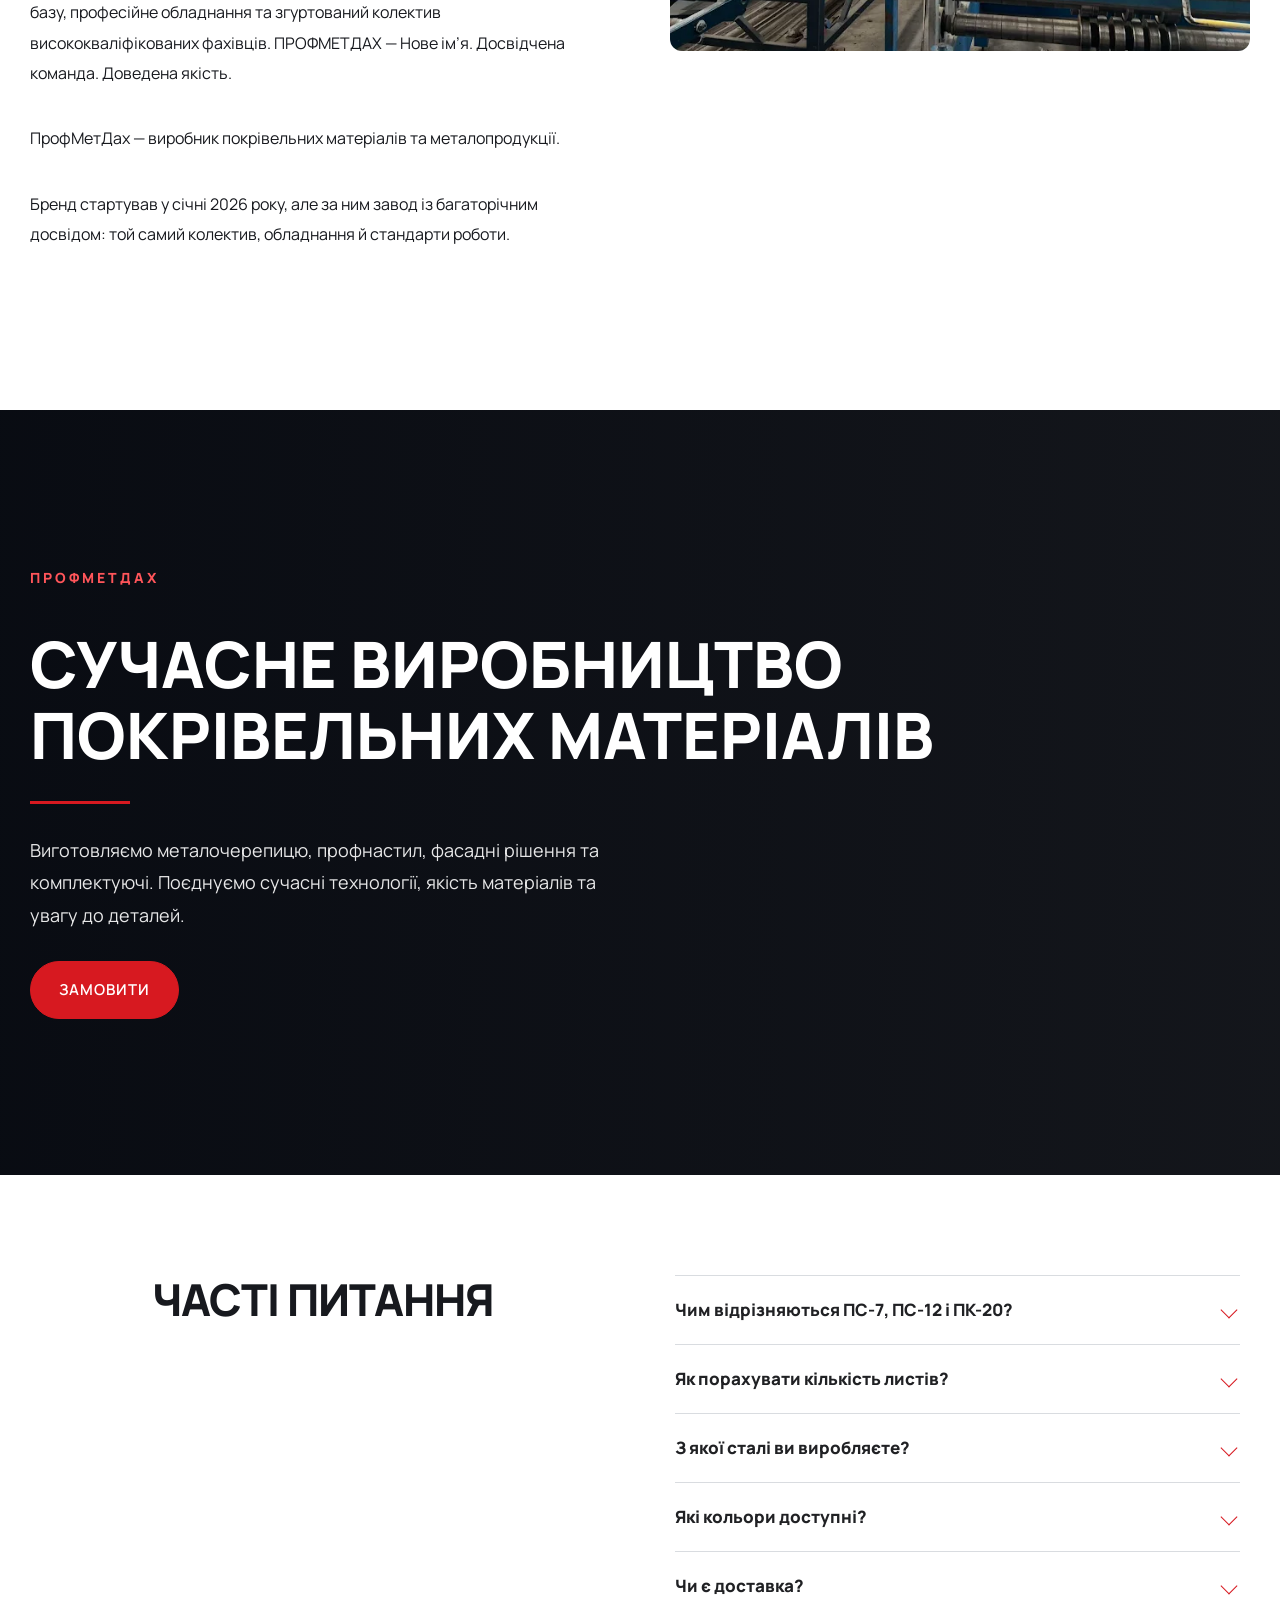
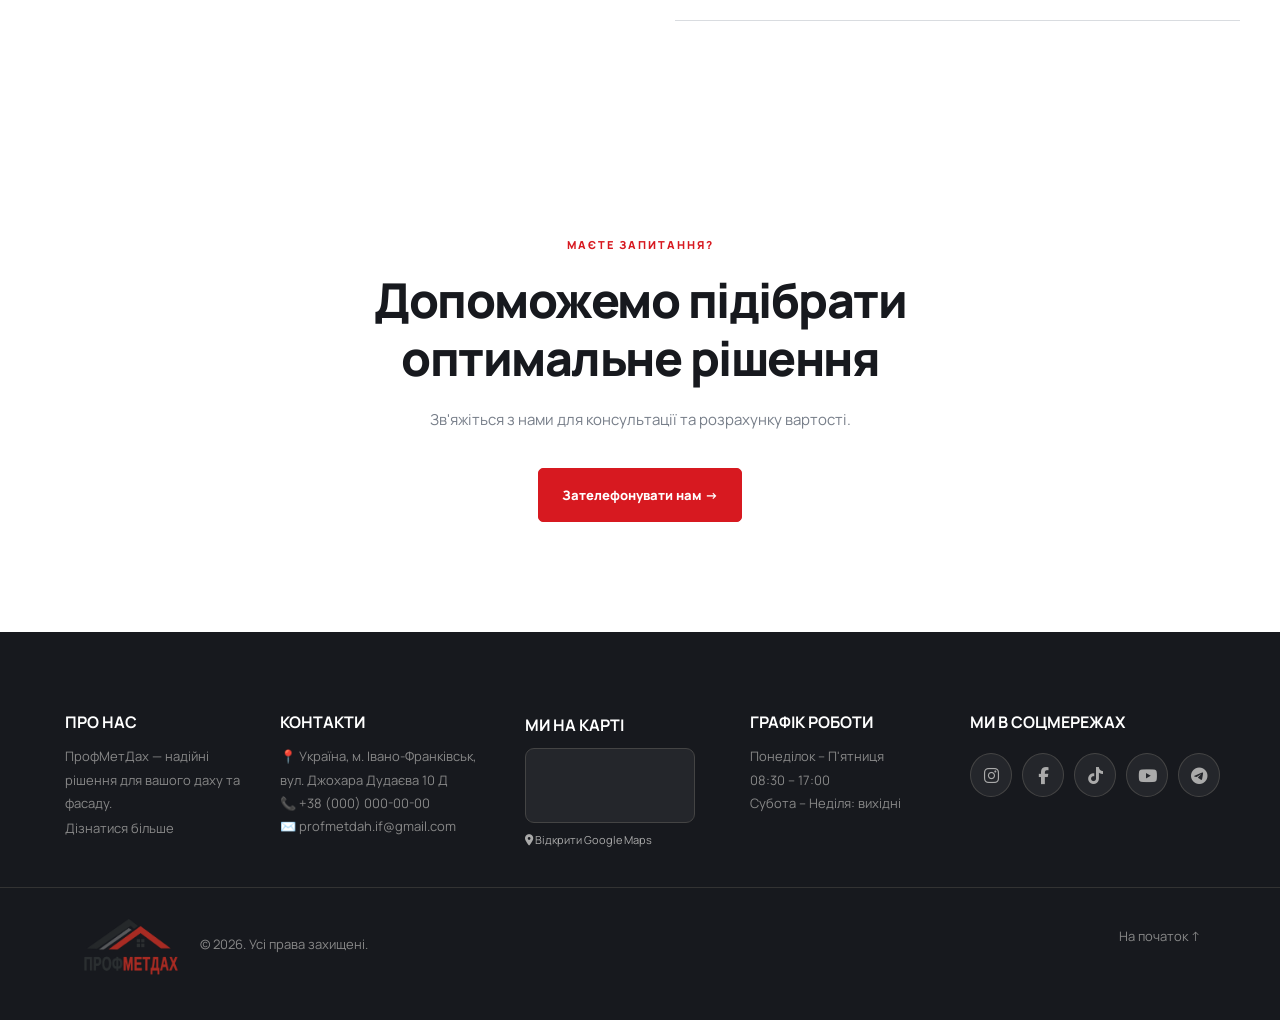
==== commit e2a36636: "Сторінка про компанію та оновлення меню" ====
--- a/index.html
+++ b/index.html
@@ -106,7 +106,15 @@
 
     <a href="#contacts">Контакти</a>
 
-    <a href="geometry.html">Геометрія продукції</a>
+   <div class="nav-dropdown">
+    <a href="geometry.html" class="nav-dropdown-title">
+        Документації
+    </a>
+
+    <div class="nav-dropdown-menu">
+        <a href="about.html">Про компанію</a>
+    </div>
+</div>
 </nav>
 
             <!-- MOBILE MENU BUTTON -->
@@ -145,8 +153,8 @@
 
     <div class="hero-slide-content">
         <h1 class="hero-main-title">
-            СИЛЬНИЙ<br>
-            ІМІДЖЕВИЙ<br>
+            ЗАВОД-ВИРОБНИК<br>
+            МЕТАЛЕВИХ ПОКРІВЕЛЬ<br>
         </h1>
 
         <div class="hero-red-line"></div>
@@ -194,7 +202,7 @@
             <div class="hero-slide-overlay"></div>
             <div class="hero-slide-content">
                 <span>ДОБІРНІ ЕЛЕМЕНТИ</span>
-                <h1>КОМПЛЕКТАЦІЯ</h1>
+                <h1>КОМПЛЕКТУЮЧІ</h1>
                 <a href="#contacts" class="hero-order-btn">
                     ЗАМОВИТИ
                 </a>
@@ -359,7 +367,7 @@
                     <div class="advantage-icon">
                         <i class="fa-solid fa-bolt"></i>
                     </div>
-                    <h3>ШВИДКО І НАДІЙНО</h3>
+                    <h3>ШВИДКО <br>І НАДІЙНО</h3>
                 </div>
                 <p>Виготовлення замовлень у найкоротші терміни з гарантією довговічності даху.</p>
             </div>
@@ -394,10 +402,13 @@
 
         <h2 class="about-label">ПРО КОМПАНІЮ</h2>
 
-        <h2>
-            Створюємо надійні рішення
-            для вашого будівництва
-        </h2>
+        <p>
+            Компанія ПРОФМЕТДАХ — це поєднання багаторічного досвіду, передових технологій та бездоганної якості у сфері виробництва покрівельних матеріалів. Ми входимо  в трійку виробників покрівельних і стінових матеріалів у  Івано-Франківську. 
+Хоча бренд ПРОФМЕТДАХ стартував у січні 2026 року, за ним стоїть потужний фундамент заводу з багаторічним досвідом. Ми зберегли весь досвідчений колектив, потужний виробничий парк та бездоганні стандарти роботи. Компанія «ПРОФМЕТДАХ» зберегла головне: високотехнологічну виробничу базу, професійне обладнання та згуртований колектив висококваліфікованих фахівців.
+ПРОФМЕТДАХ — Нове ім’я. Досвідчена команда. Доведена якість.Компанія ПРОФМЕТДАХ — це поєднання багаторічного досвіду, передових технологій та бездоганної якості у сфері виробництва покрівельних матеріалів. Ми входимо  в трійку виробників покрівельних і стінових матеріалів у  Івано-Франківську. 
+Хоча бренд ПРОФМЕТДАХ стартував у січні 2026 року, за ним стоїть потужний фундамент заводу з багаторічним досвідом. Ми зберегли весь досвідчений колектив, потужний виробничий парк та бездоганні стандарти роботи. Компанія «ПРОФМЕТДАХ» зберегла головне: високотехнологічну виробничу базу, професійне обладнання та згуртований колектив висококваліфікованих фахівців.
+ПРОФМЕТДАХ — Нове ім’я. Досвідчена команда. Доведена якість.
+        </p>
 
         <p>
             ПрофМетДах — виробник покрівельних
--- a/style.css
+++ b/style.css
@@ -2217,4 +2217,54 @@
 .advantage-item:nth-child(3) {
     position: relative;
     left: 30px;
-}+}
+
+/* ВИПАДАЮЧЕ МЕНЮ */
+
+.navigation .nav-dropdown {
+    position: relative;
+}
+
+.navigation .nav-dropdown-menu {
+    display: block;
+    position: absolute;
+    top: 100%;
+    left: 0;
+    min-width: 200px;
+    padding: 7px;
+    background: #202229;
+    border-top: 2px solid #e31b23;
+    border-radius: 0 0 5px 5px;
+    box-shadow: 0 8px 22px rgba(0, 0, 0, 0.4);
+    z-index: 9999;
+
+    opacity: 0;
+    visibility: hidden;
+    transform: translateY(8px);
+    transition: opacity 0.25s ease,
+                transform 0.25s ease,
+                visibility 0.25s ease;
+}
+
+.navigation .nav-dropdown:hover .nav-dropdown-menu {
+    opacity: 1;
+    visibility: visible;
+    transform: translateY(0);
+}
+
+.navigation .nav-dropdown-menu a {
+    display: block;
+    padding: 13px 16px;
+    color: #fff;
+    font-size: 15px;
+    font-weight: 600;
+    text-decoration: none;
+    white-space: nowrap;
+    border-radius: 3px;
+    transition: 0.2s ease;
+}
+
+.navigation .nav-dropdown-menu a:hover {
+    background: rgba(227, 27, 35, 0.15);
+    color: #ff343b;
+}
